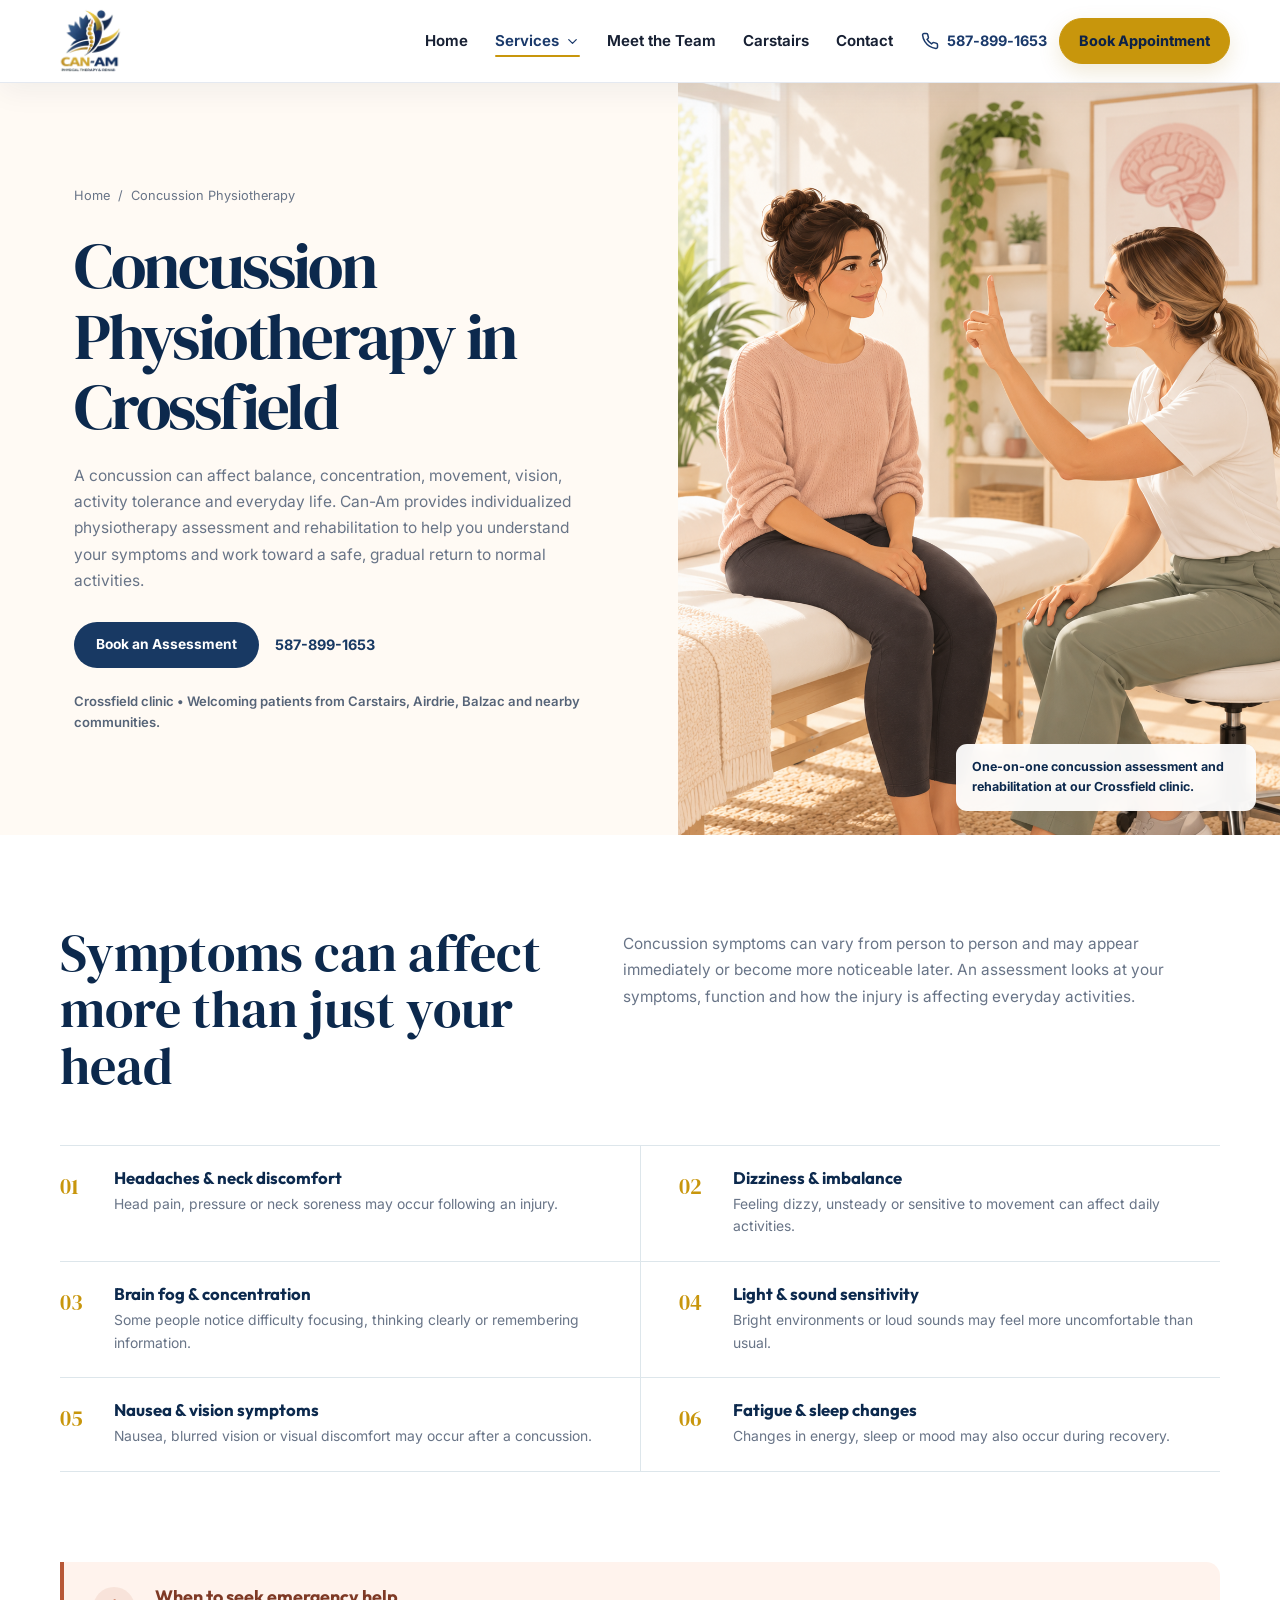
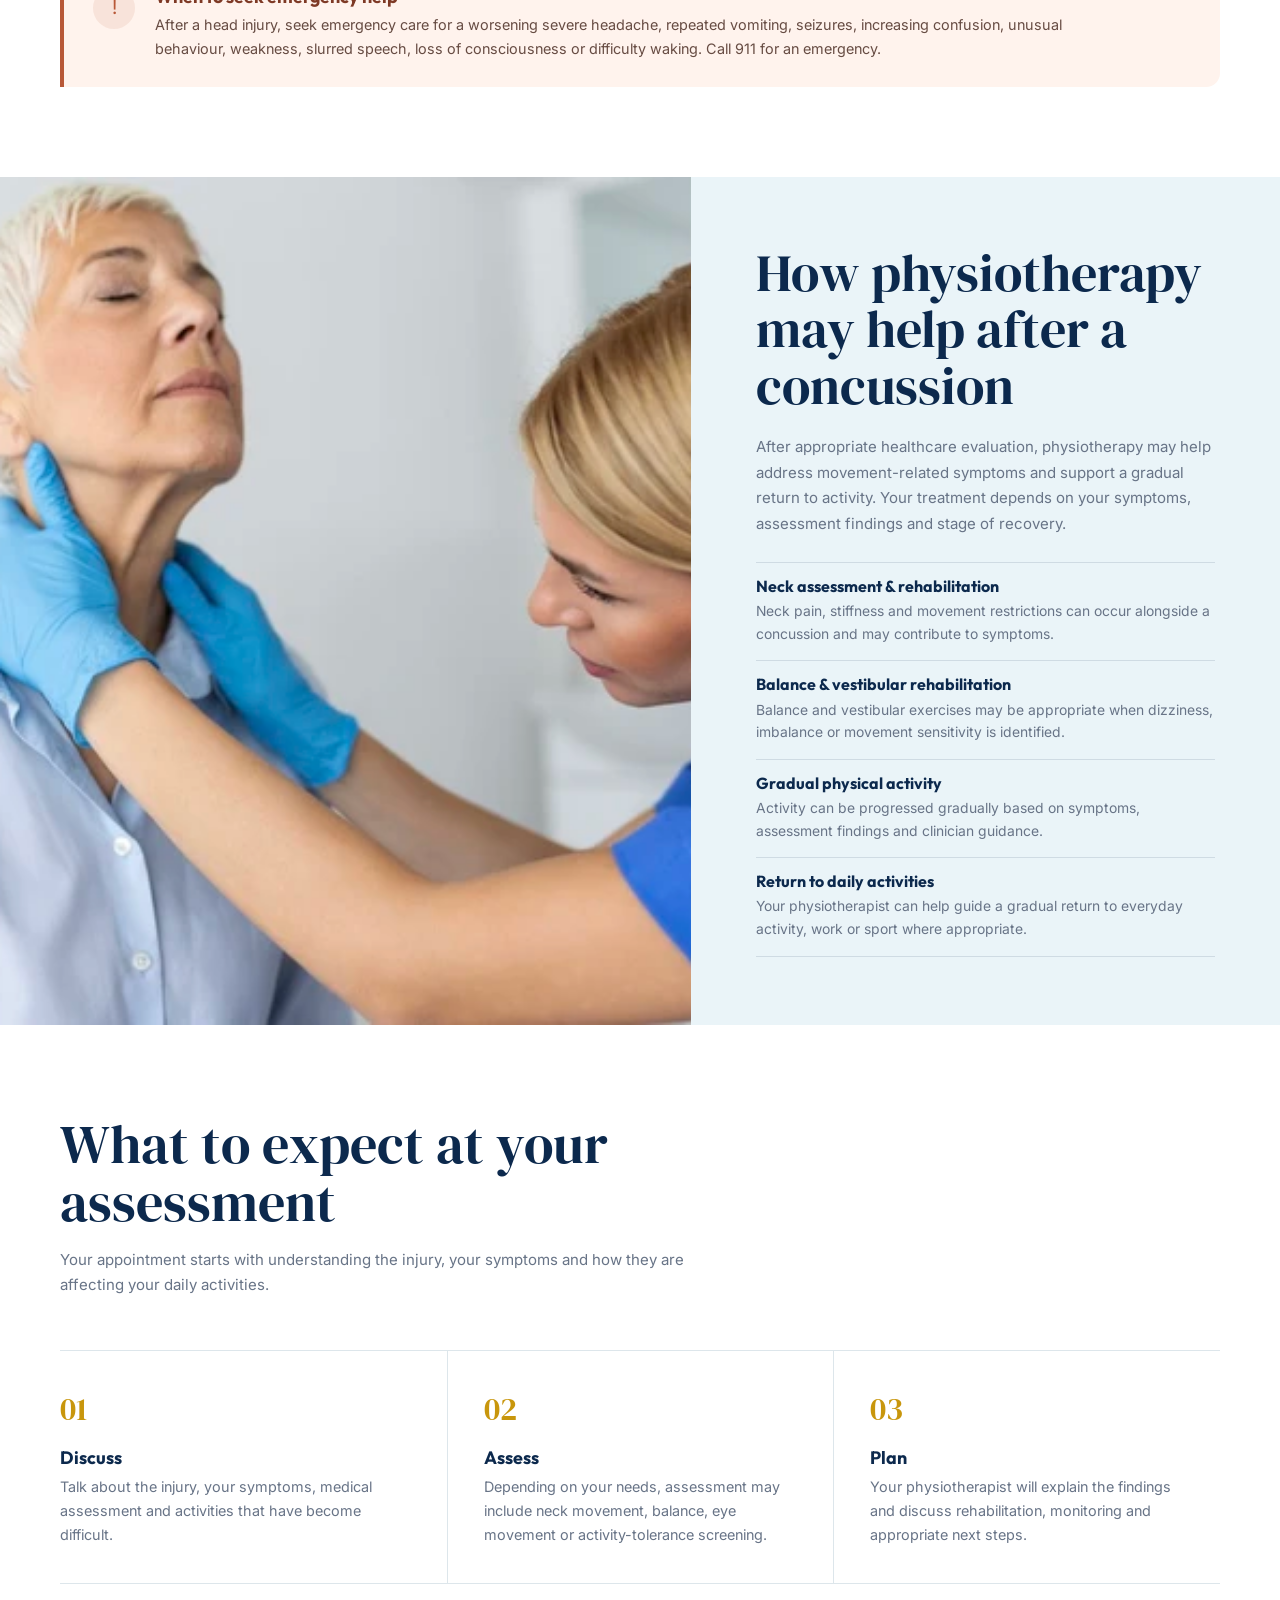
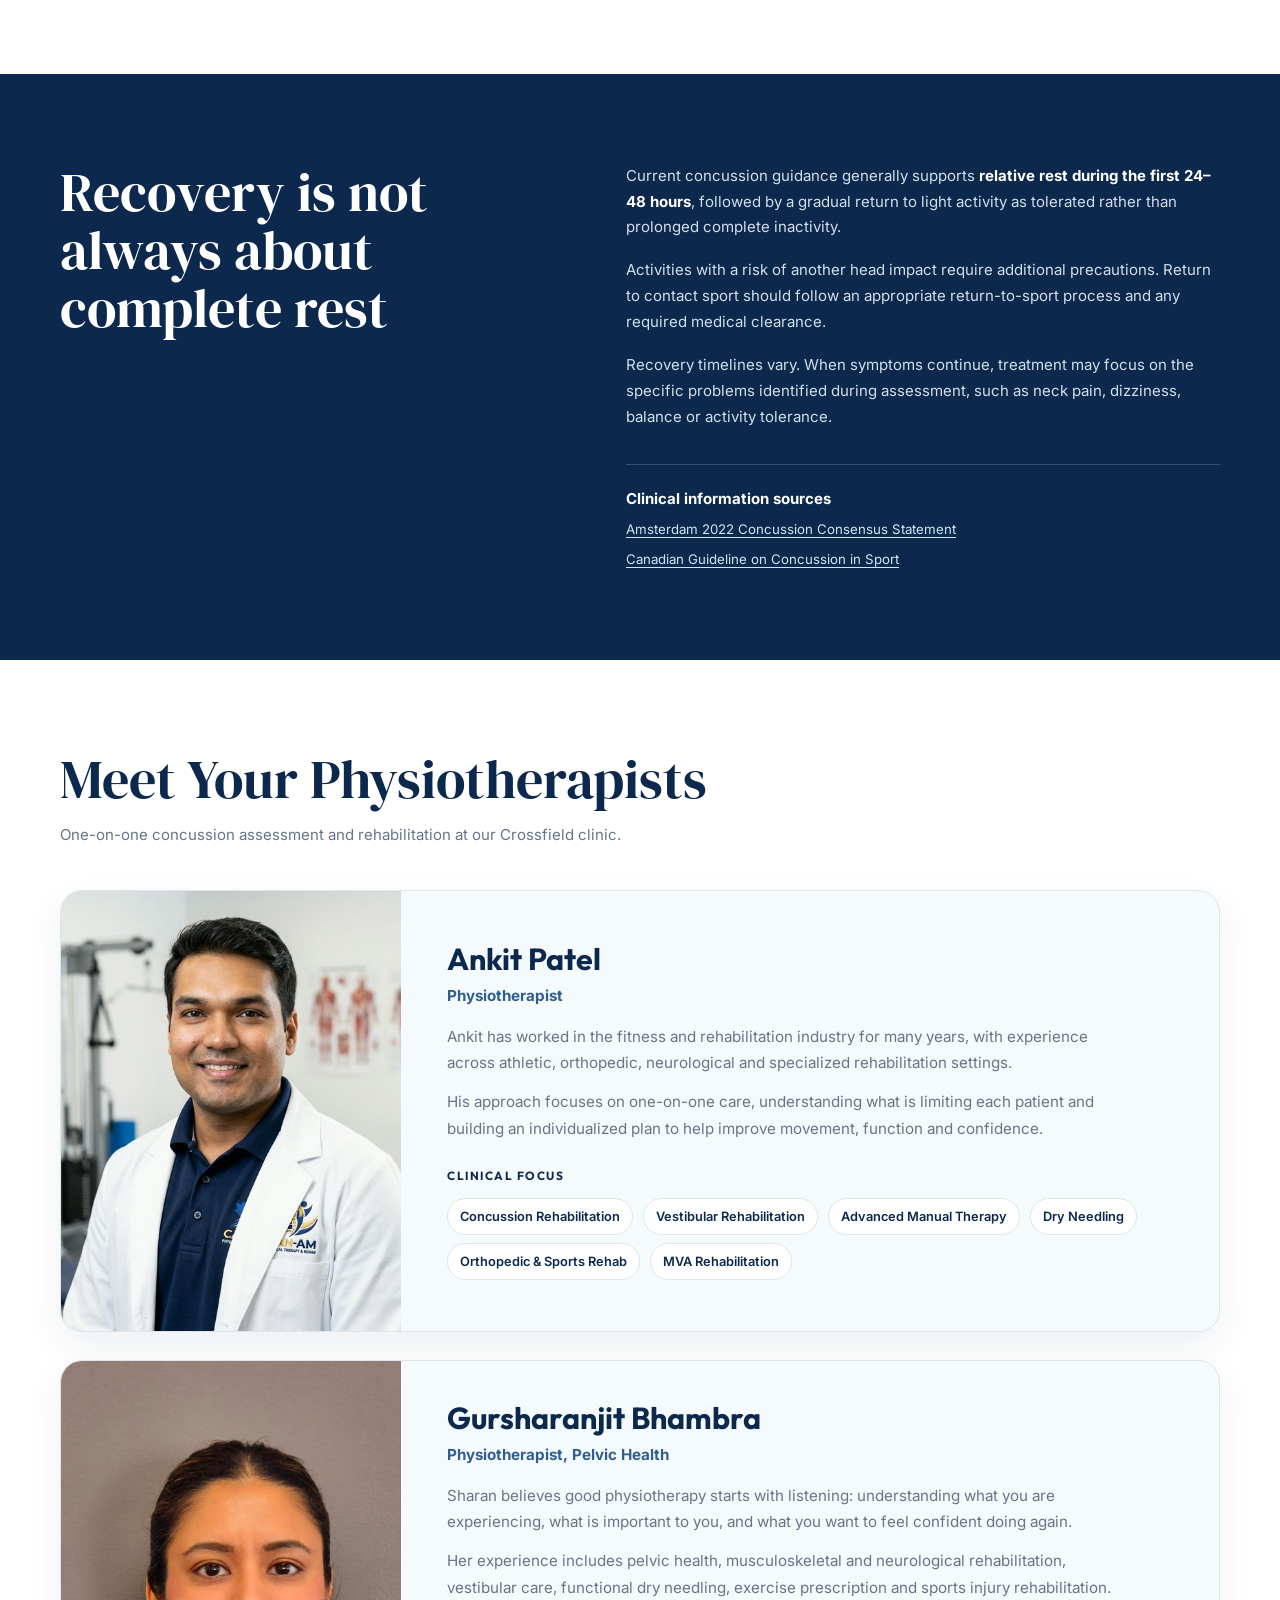
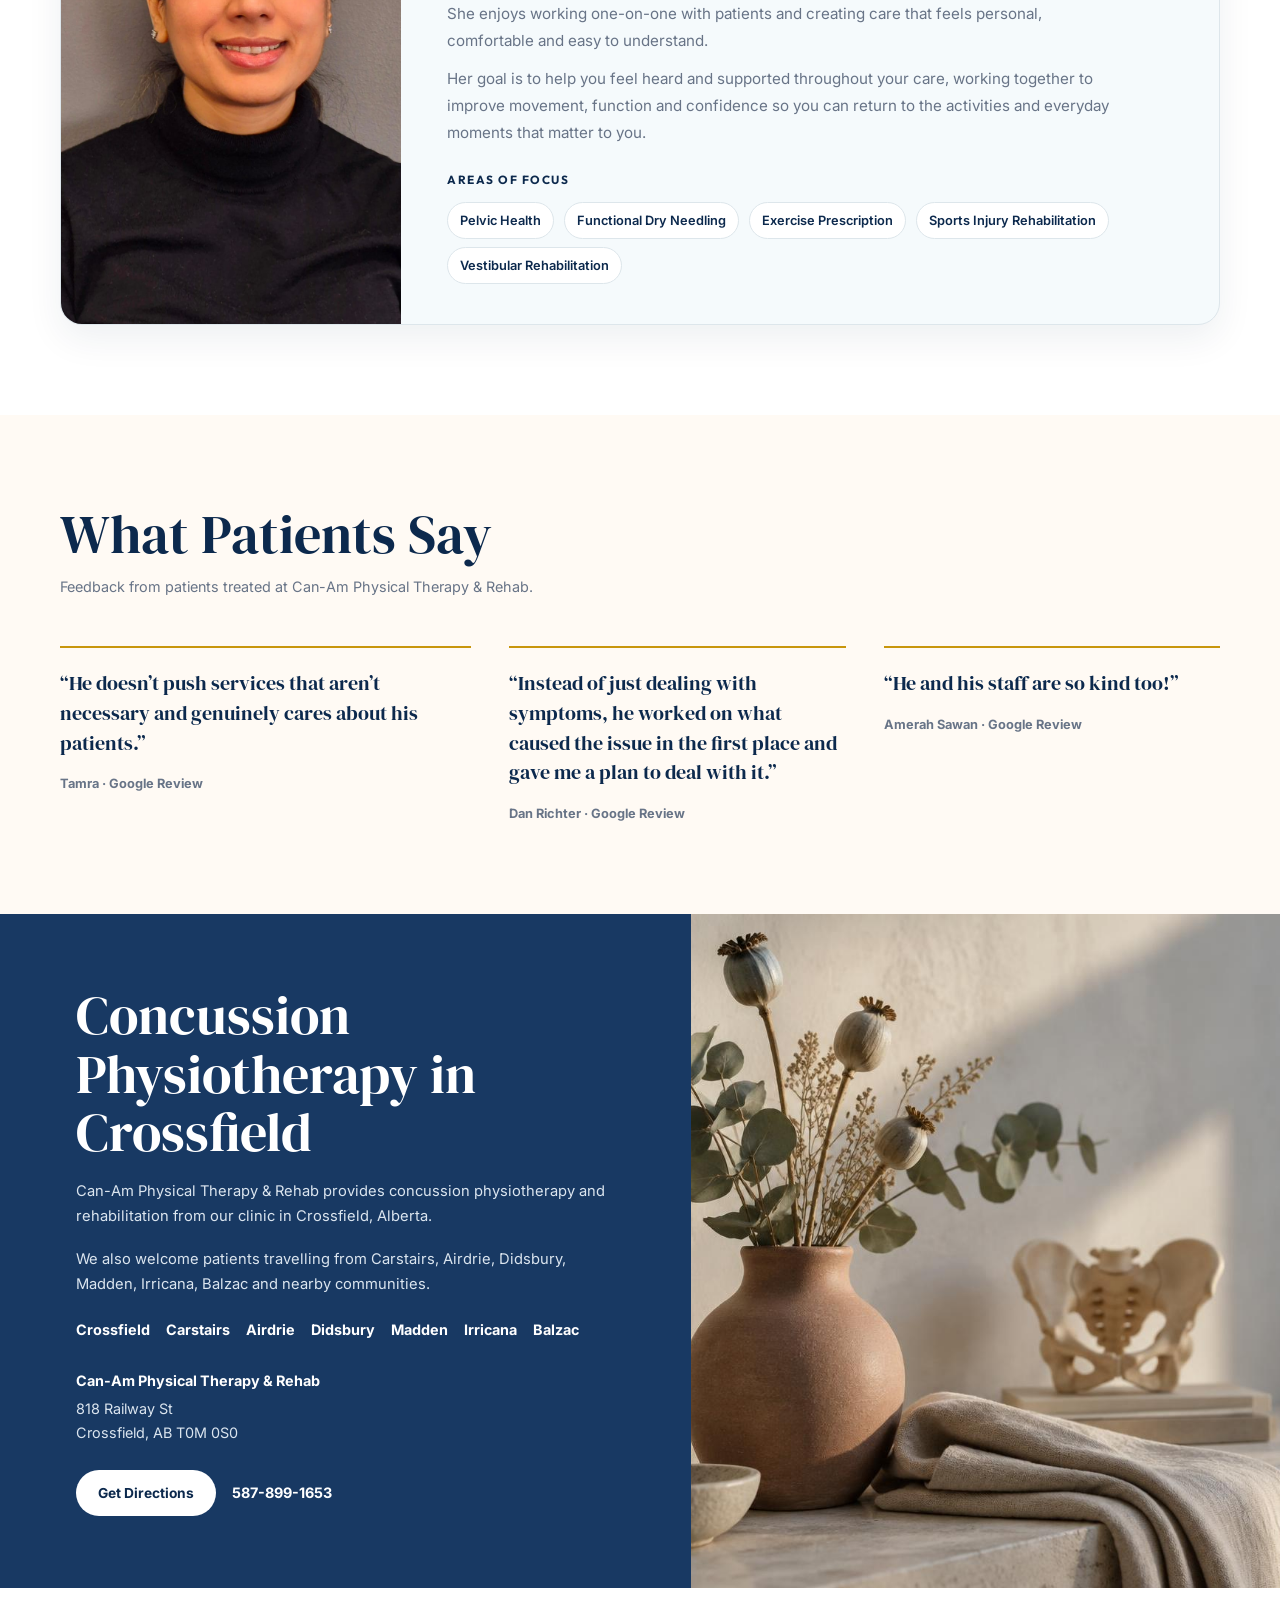
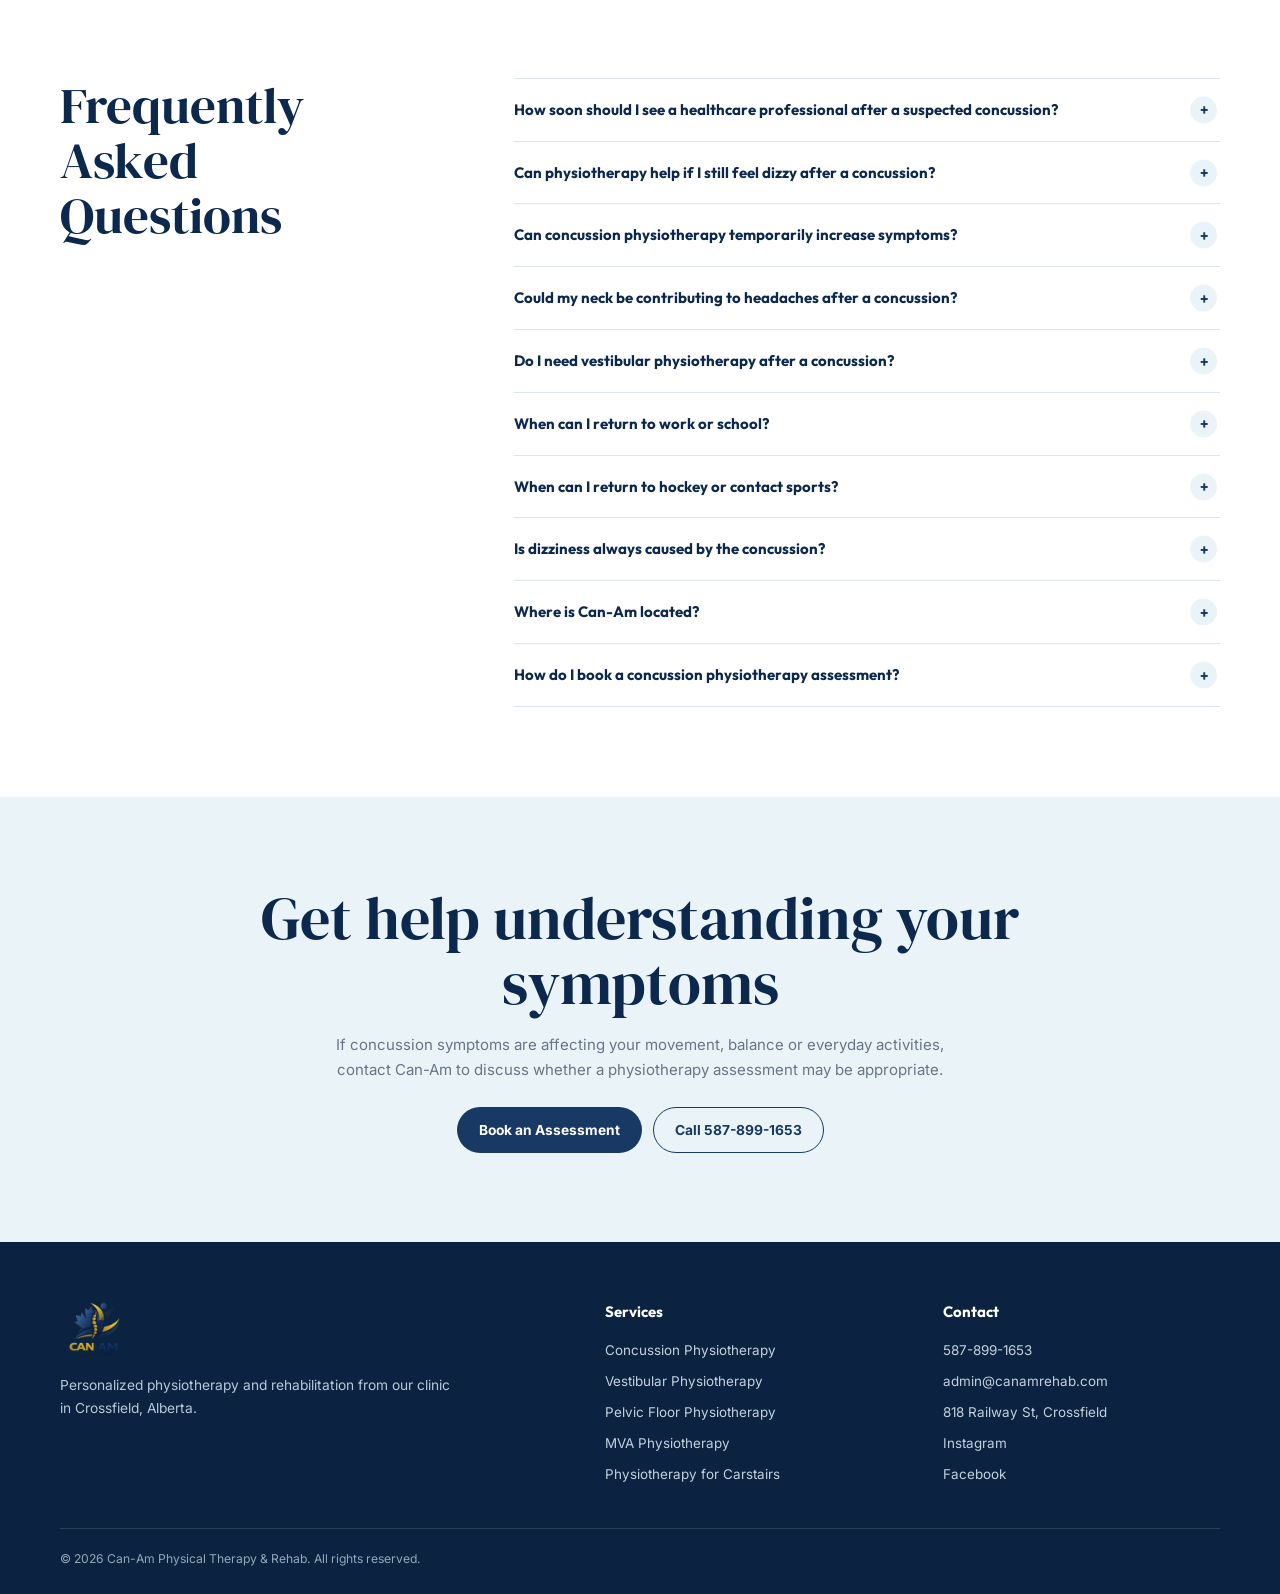
==== concussion-physiotherapy.html @ 6462cb9a "vestibular and concussion" ====
<!DOCTYPE html>
<html lang="en-CA">

<head>

    <meta charset="UTF-8">

    <meta
        name="viewport"
        content="width=device-width, initial-scale=1.0"
    >

    <title>Concussion Physiotherapy in Crossfield | Can-Am Physical Therapy</title>

    <meta
        name="description"
        content="Concussion physiotherapy in Crossfield for dizziness, headaches, balance concerns, neck pain and gradual return to activity."
    >

    <meta
        name="robots"
        content="index, follow, max-image-preview:large"
    >

    <link
        rel="canonical"
        href="https://www.canamrehab.com/concussion-physiotherapy.html"
    >

    <link
        rel="preload"
        as="image"
        href="assets/images/concussion-hero.png"
    >


    <!-- Open Graph -->

    <meta
        property="og:type"
        content="website"
    >

    <meta
        property="og:locale"
        content="en_CA"
    >

    <meta
        property="og:site_name"
        content="Can-Am Physical Therapy & Rehab"
    >

    <meta
        property="og:title"
        content="Concussion Physiotherapy in Crossfield | Can-Am Physical Therapy"
    >

    <meta
        property="og:description"
        content="Concussion assessment and rehabilitation in Crossfield for dizziness, headaches, balance and return to activity."
    >

    <meta
        property="og:url"
        content="https://www.canamrehab.com/concussion-physiotherapy.html"
    >

    <meta
        property="og:image"
        content="https://www.canamrehab.com/assets/images/concussion-hero.png"
    >

    <meta
        name="twitter:card"
        content="summary_large_image"
    >



    <!-- =====================================================
         GOOGLE ANALYTICS
    ====================================================== -->

    <script
        async
        src="https://www.googletagmanager.com/gtag/js?id=G-MNQC6XSFZ4">
    </script>

    <script>
        window.dataLayer = window.dataLayer || [];

        function gtag() {
            dataLayer.push(arguments);
        }

        gtag("js", new Date());
        gtag("config", "G-MNQC6XSFZ4");
    </script>



    <!-- =====================================================
         FONTS
    ====================================================== -->

    <link
        rel="preconnect"
        href="https://fonts.googleapis.com"
    >

    <link
        rel="preconnect"
        href="https://fonts.gstatic.com"
        crossorigin
    >

    <link
        href="https://fonts.googleapis.com/css2?family=DM+Serif+Display&family=Inter:wght@400;500;600;700&family=Outfit:wght@500;600;700&display=swap"
        rel="stylesheet"
    >



    <!-- =====================================================
         STRUCTURED DATA
    ====================================================== -->

    <script type="application/ld+json">
    {
        "@context": "https://schema.org",
        "@graph": [
            {
                "@type": "MedicalClinic",
                "@id": "https://www.canamrehab.com/#clinic",
                "name": "Can-Am Physical Therapy & Rehab",
                "url": "https://www.canamrehab.com/",
                "telephone": "+1-587-899-1653",
                "email": "admin@canamrehab.com",

                "address": {
                    "@type": "PostalAddress",
                    "streetAddress": "818 Railway St",
                    "addressLocality": "Crossfield",
                    "addressRegion": "AB",
                    "postalCode": "T0M 0S0",
                    "addressCountry": "CA"
                },

                "areaServed": [
                    "Crossfield, Alberta",
                    "Carstairs, Alberta",
                    "Airdrie, Alberta",
                    "Didsbury, Alberta",
                    "Madden, Alberta",
                    "Irricana, Alberta",
                    "Balzac, Alberta"
                ]
            },

            {
                "@type": "Service",
                "@id": "https://www.canamrehab.com/concussion-physiotherapy.html#service",
                "name": "Concussion Physiotherapy in Crossfield",
                "serviceType": "Concussion physiotherapy and rehabilitation",

                "provider": {
                    "@id": "https://www.canamrehab.com/#clinic"
                },

                "areaServed": {
                    "@type": "Place",
                    "name": "Crossfield, Alberta"
                },

                "url": "https://www.canamrehab.com/concussion-physiotherapy.html"
            },

            {
                "@type": "Person",
                "@id": "https://www.canamrehab.com/#ankit-patel",
                "name": "Ankit Patel",
                "jobTitle": "Physiotherapist",

                "worksFor": {
                    "@id": "https://www.canamrehab.com/#clinic"
                }
            },

            {
                "@type": "Person",
                "@id": "https://www.canamrehab.com/#sharan-bhambra",
                "name": "Gursharanjit Bhambra",
                "alternateName": "Sharan",
                "jobTitle": "Physiotherapist, Pelvic Health",

                "worksFor": {
                    "@id": "https://www.canamrehab.com/#clinic"
                }
            },

            {
                "@type": "WebPage",
                "@id": "https://www.canamrehab.com/concussion-physiotherapy.html#webpage",
                "url": "https://www.canamrehab.com/concussion-physiotherapy.html",
                "name": "Concussion Physiotherapy in Crossfield",

                "about": {
                    "@type": "MedicalCondition",
                    "name": "Concussion"
                },

                "publisher": {
                    "@id": "https://www.canamrehab.com/#clinic"
                }
            },

            {
                "@type": "BreadcrumbList",

                "itemListElement": [
                    {
                        "@type": "ListItem",
                        "position": 1,
                        "name": "Home",
                        "item": "https://www.canamrehab.com/"
                    },

                    {
                        "@type": "ListItem",
                        "position": 2,
                        "name": "Concussion Physiotherapy",
                        "item": "https://www.canamrehab.com/concussion-physiotherapy.html"
                    }
                ]
            },

            {
                "@type": "FAQPage",

                "mainEntity": [

                    {
                        "@type": "Question",
                        "name": "How soon should I see a healthcare professional after a suspected concussion?",

                        "acceptedAnswer": {
                            "@type": "Answer",
                            "text": "Stop the activity and arrange a prompt healthcare assessment. Seek emergency care immediately for warning signs such as repeated vomiting, worsening headache, confusion, seizures, weakness, loss of consciousness or difficulty waking."
                        }
                    },

                    {
                        "@type": "Question",
                        "name": "Can physiotherapy help if I still feel dizzy after a concussion?",

                        "acceptedAnswer": {
                            "@type": "Answer",
                            "text": "Persistent dizziness can have several causes. An assessment can help determine whether vestibular rehabilitation, neck treatment or another approach may be appropriate."
                        }
                    },

                    {
                        "@type": "Question",
                        "name": "Can concussion physiotherapy temporarily increase symptoms?",

                        "acceptedAnswer": {
                            "@type": "Answer",
                            "text": "Some assessment tasks or exercises may briefly increase symptoms. Your physiotherapist can monitor your response and adjust the intensity. Significant or persistent worsening should be discussed with your healthcare provider."
                        }
                    },

                    {
                        "@type": "Question",
                        "name": "Could my neck be contributing to headaches after a concussion?",

                        "acceptedAnswer": {
                            "@type": "Answer",
                            "text": "Yes. Neck injuries can occur alongside a concussion and may contribute to headaches, pain or dizziness. An assessment can help determine whether neck rehabilitation may be appropriate."
                        }
                    },

                    {
                        "@type": "Question",
                        "name": "Do I need vestibular physiotherapy after a concussion?",

                        "acceptedAnswer": {
                            "@type": "Answer",
                            "text": "Not everyone does. Vestibular rehabilitation may be considered when assessment identifies dizziness, balance concerns, gaze-stability problems or motion sensitivity."
                        }
                    },

                    {
                        "@type": "Question",
                        "name": "When can I return to work or school?",

                        "acceptedAnswer": {
                            "@type": "Answer",
                            "text": "Return to work or school depends on your symptoms, responsibilities and individual recovery. Some people can gradually resume activities with temporary modifications or accommodations."
                        }
                    },

                    {
                        "@type": "Question",
                        "name": "When can I return to hockey or contact sports?",

                        "acceptedAnswer": {
                            "@type": "Answer",
                            "text": "Do not return to activities with a risk of another head impact until you have followed an appropriate return-to-sport process and received any required medical clearance."
                        }
                    },

                    {
                        "@type": "Question",
                        "name": "Is dizziness always caused by the concussion?",

                        "acceptedAnswer": {
                            "@type": "Answer",
                            "text": "Not necessarily. Dizziness can have several causes, which is why an assessment is important. Depending on the findings, vestibular, neck or other rehabilitation approaches may be considered."
                        }
                    },

                    {
                        "@type": "Question",
                        "name": "Where is Can-Am located?",

                        "acceptedAnswer": {
                            "@type": "Answer",
                            "text": "Can-Am Physical Therapy & Rehab is located at 818 Railway Street in Crossfield, Alberta. We welcome patients from Crossfield, Carstairs, Airdrie, Didsbury, Madden, Irricana, Balzac and nearby communities."
                        }
                    },

                    {
                        "@type": "Question",
                        "name": "How do I book a concussion physiotherapy assessment?",

                        "acceptedAnswer": {
                            "@type": "Answer",
                            "text": "You can book through Can-Am's JaneApp booking system or call the clinic at 587-899-1653."
                        }
                    }

                ]
            }
        ]
    }
    </script>



    <style>

        /* =====================================================
           VARIABLES + RESET
        ===================================================== */

        :root {
            --navy: #183963;
            --navy-dark: #0c294d;
            --blue: #315e91;

            --sky: #eaf4f8;
            --sky-light: #f5fafc;

            --cream: #fffaf4;

            --gold: #c8960c;

            --text: #27354b;
            --muted: #687487;

            --white: #ffffff;
            --line: #dde6eb;

            --warning: #b85837;
            --warning-bg: #fff3ed;
        }


        * {
            box-sizing: border-box;
        }


        html {
            scroll-behavior: smooth;
            scroll-padding-top: 100px;
        }


        body {
            margin: 0;
            overflow-x: hidden;

            background: var(--white);
            color: var(--text);

            font-family: "Inter", sans-serif;
            font-size: 15px;
            line-height: 1.65;

            -webkit-font-smoothing: antialiased;
        }


        img {
            display: block;
            width: 100%;
        }


        a {
            color: inherit;
            text-decoration: none;
        }


        h1,
        h2,
        h3 {
            margin: 0;
            color: var(--navy-dark);
            line-height: 1.08;
        }


        h1,
        h2 {
            font-family: "DM Serif Display", serif;
            font-weight: 400;
        }


        h3 {
            font-family: "Outfit", sans-serif;
        }


        p {
            margin: 0;
        }


        .container {
            width: min(1160px, calc(100% - 48px));
            margin: 0 auto;
        }



        /* =====================================================
           BUTTONS
        ===================================================== */

        .button {
            display: inline-flex;
            align-items: center;
            justify-content: center;

            min-height: 46px;

            padding: 11px 21px;

            border: 1px solid transparent;
            border-radius: 999px;

            font-size: .86rem;
            font-weight: 700;
            line-height: 1.2;

            text-align: center;

            transition:
                transform .2s ease,
                background .2s ease,
                border-color .2s ease;
        }


        .button:hover {
            transform: translateY(-2px);
        }


        .button-primary {
            background: var(--navy);
            color: var(--white);
        }


        .button-primary:hover {
            background: var(--navy-dark);
        }


        .button-outline {
            border-color: var(--navy);
            background: transparent;
            color: var(--navy);
        }


        .button-light {
            background: var(--white);
            color: var(--navy-dark);
        }



        /* =====================================================
           BREADCRUMBS
        ===================================================== */

        .breadcrumbs {
            margin-bottom: 24px;

            color: var(--muted);

            font-size: .8rem;
        }


        .breadcrumbs ol {
            display: flex;
            flex-wrap: wrap;

            gap: 8px;

            margin: 0;
            padding: 0;

            list-style: none;
        }


        .breadcrumbs a:hover {
            color: var(--navy);
        }



        /* =====================================================
           HERO
        ===================================================== */

        .hero {
            display: grid;

            grid-template-columns:
                1.06fr .94fr;

            min-height: 610px;

            background: var(--cream);
        }


        .hero-copy {
            display: flex;
            align-items: center;

            padding:
                70px
                clamp(38px, 5.8vw, 106px);
        }


        .hero-copy-inner {
            width: 100%;
            max-width: 680px;
        }


        .hero h1 {
            max-width: 680px;

            font-size:
                clamp(
                    3.15rem,
                    5.1vw,
                    5.6rem
                );

            letter-spacing: -.04em;
        }


        .hero-intro {
            max-width: 630px;

            margin-top: 21px;

            color: var(--muted);

            font-size: .97rem;
            line-height: 1.7;
        }


        .hero-actions {
            display: flex;
            flex-wrap: wrap;
            align-items: center;

            gap: 16px;

            margin-top: 27px;
        }


        .hero-phone {
            display: inline-flex;
            align-items: center;

            min-height: 46px;

            color: var(--navy);

            font-size: .9rem;
            font-weight: 700;
        }


        .hero-areas {
            margin-top: 23px;

            color: #566478;

            font-size: .82rem;
            font-weight: 600;
            line-height: 1.6;
        }


        .hero-image {
            position: relative;

            min-height: 610px;

            overflow: hidden;

            background: var(--sky);
        }


        .hero-image img {
            width: 100%;
            height: 100%;

            object-fit: cover;
            object-position: center center;
        }


        .hero-image-note {
            position: absolute;
            right: 24px;
            bottom: 24px;

            max-width: 300px;

            padding: 13px 16px;

            border-radius: 11px;

            background:
                rgba(255, 255, 255, .94);

            color: var(--navy-dark);

            font-size: .78rem;
            font-weight: 700;

            backdrop-filter: blur(10px);
        }



        /* =====================================================
           SYMPTOMS
        ===================================================== */

        .symptoms-section {
            padding: 90px 0;

            background: var(--white);
        }


        .symptoms-top {
            display: grid;

            grid-template-columns:
                .9fr 1.1fr;

            gap: 75px;

            align-items: start;
        }


        .symptoms-top h2 {
            max-width: 540px;

            font-size:
                clamp(
                    2.4rem,
                    4.1vw,
                    4.2rem
                );
        }


        .symptoms-top p {
            max-width: 630px;

            padding-top: 6px;

            color: var(--muted);

            font-size: .96rem;
            line-height: 1.72;
        }


        .symptoms-list {
            display: grid;

            grid-template-columns:
                1fr 1fr;

            margin-top: 50px;

            border-top:
                1px solid
                var(--line);
        }


        .symptom {
            display: grid;

            grid-template-columns:
                40px 1fr;

            gap: 14px;

            padding:
                23px 26px
                23px 0;

            border-bottom:
                1px solid
                var(--line);
        }


        .symptom:nth-child(even) {
            padding-left: 38px;

            border-left:
                1px solid
                var(--line);
        }


        .symptom-number {
            color: var(--gold);

            font-family:
                "DM Serif Display",
                serif;

            font-size: 1.35rem;
        }


        .symptom h3 {
            margin-bottom: 6px;

            font-size: 1.05rem;
        }


        .symptom p {
            color: var(--muted);

            font-size: .87rem;
            line-height: 1.62;
        }



        /* =====================================================
           WARNING
        ===================================================== */

        .warning-section {
            padding:
                0 0 90px;

            background: white;
        }


        .warning-box {
            display: grid;

            grid-template-columns:
                auto 1fr;

            gap: 20px;

            padding: 25px 29px;

            border-left:
                4px solid
                var(--warning);

            border-radius:
                0 14px
                14px 0;

            background:
                var(--warning-bg);
        }


        .warning-icon {
            width: 42px;
            height: 42px;

            display: grid;

            place-items: center;

            border-radius: 50%;

            background:
                rgba(184, 88, 55, .1);

            color: var(--warning);

            font-size: 1.25rem;
        }


        .warning-box h3 {
            margin-bottom: 7px;

            color: #7e3925;

            font-size: 1.12rem;
        }


        .warning-box p {
            max-width: 930px;

            color: #674c43;

            font-size: .9rem;
            line-height: 1.68;
        }



        /* =====================================================
           TREATMENT
        ===================================================== */

        .treatment-section {
            display: grid;

            grid-template-columns:
                1.08fr .92fr;

            min-height: 578px;

            background: var(--sky);
        }


        .treatment-image {
            min-height: 578px;

            overflow: hidden;
        }


        .treatment-image img {
            width: 100%;
            height: 100%;

            object-fit: cover;
        }


        .treatment-copy {
            display: flex;

            align-items: center;

            padding:
                68px
                clamp(38px, 5.1vw, 81px);
        }


        .treatment-inner {
            max-width: 650px;
        }


        .treatment-copy h2 {
            font-size:
                clamp(
                    2.4rem,
                    4.1vw,
                    4.2rem
                );
        }


        .treatment-intro {
            margin-top: 19px;

            color: var(--muted);

            font-size: .94rem;
            line-height: 1.72;
        }


        .treatment-list {
            margin-top: 25px;

            border-top:
                1px solid
                rgba(12, 41, 77, .12);
        }


        .treatment-item {
            padding: 15px 0;

            border-bottom:
                1px solid
                rgba(12, 41, 77, .12);
        }


        .treatment-item h3 {
            margin-bottom: 5px;

            font-size: 1rem;
        }


        .treatment-item p {
            color: var(--muted);

            font-size: .87rem;
            line-height: 1.62;
        }



        /* =====================================================
           VISIT
        ===================================================== */

        .visit-section {
            padding: 90px 0;

            background: white;
        }


        .visit-heading {
            max-width: 800px;
        }


        .visit-heading h2 {
            font-size:
                clamp(
                    2.4rem,
                    4.2vw,
                    4.25rem
                );
        }


        .visit-heading p {
            max-width: 650px;

            margin-top: 16px;

            color: var(--muted);

            font-size: .94rem;
            line-height: 1.7;
        }


        .visit-steps {
            display: grid;

            grid-template-columns:
                repeat(3, 1fr);

            margin-top: 52px;

            border-top:
                1px solid
                var(--line);

            border-bottom:
                1px solid
                var(--line);
        }


        .visit-step {
            padding:
                32px 36px
                36px 0;
        }


        .visit-step + .visit-step {
            padding-left: 36px;

            border-left:
                1px solid
                var(--line);
        }


        .visit-number {
            display: block;

            margin-bottom: 12px;

            color: var(--gold);

            font-family:
                "DM Serif Display",
                serif;

            font-size: 2rem;
        }


        .visit-step h3 {
            margin-bottom: 8px;

            font-size: 1.12rem;
        }


        .visit-step p {
            color: var(--muted);

            font-size: .9rem;
            line-height: 1.66;
        }



        /* =====================================================
           RECOVERY
        ===================================================== */

        .recovery-section {
            padding: 89px 0;

            background: var(--navy-dark);
        }


        .recovery-layout {
            display: grid;

            grid-template-columns:
                .9fr 1.1fr;

            gap: 80px;

            align-items: start;
        }


        .recovery-layout h2 {
            color: white;

            font-size:
                clamp(
                    2.4rem,
                    4.2vw,
                    4.25rem
                );
        }


        .recovery-content p {
            color: #d2dfeb;

            font-size: .94rem;
            line-height: 1.72;
        }


        .recovery-content p + p {
            margin-top: 17px;
        }


        .recovery-content strong {
            color: white;
        }



        /* =====================================================
           CLINICAL SOURCES
        ===================================================== */

        .clinical-note {
            margin-top: 34px;

            padding-top: 22px;

            border-top:
                1px solid
                rgba(255, 255, 255, .18);
        }


        .clinical-note strong {
            display: block;

            margin-bottom: 8px;

            color: white;
        }


        .clinical-links {
            display: flex;
            flex-wrap: wrap;

            gap: 8px 18px;
        }


        .clinical-links a {
            color: #cfe7f5;

            font-size: .83rem;
            text-decoration: underline;
            text-underline-offset: 3px;
        }



        /* =====================================================
           TEAM (Ankit + Sharan)
           Photo left, full details right, one physio per row
        ===================================================== */

        .team-section {
            padding: 90px 0;

            background: white;
        }


        .team-section .team-heading {
            max-width: 680px;

            margin-bottom: 42px;
        }


        .team-section .team-heading h2 {
            font-size:
                clamp(
                    2.4rem,
                    4.2vw,
                    4.25rem
                );
        }


        .team-section .team-heading p {
            margin-top: 14px;

            color: var(--muted);

            font-size: .94rem;
            line-height: 1.7;
        }


        .team-section .team-list {
            display: grid;

            gap: 28px;
        }


        .team-section .team-card {
            display: grid;

            grid-template-columns:
                340px minmax(0, 1fr);

            overflow: hidden;

            border: 1px solid var(--line);
            border-radius: 22px;

            background: var(--sky-light);

            box-shadow:
                0 14px 36px
                rgba(12, 41, 77, .07);
        }


        .team-section .team-photo {
            min-height: 440px;

            overflow: hidden;

            background: var(--sky);
        }


        .team-section .team-photo img {
            width: 100%;
            height: 100%;

            object-fit: cover;
            object-position: center 20%;
        }


        .team-section .team-body {
            display: flex;
            flex-direction: column;
            justify-content: center;

            padding: 40px 46px;
        }


        .team-section .team-card h3 {
            font-size: 1.9rem;
            line-height: 1.15;
        }


        .team-section .team-role {
            margin-top: 6px;

            color: var(--blue);

            font-size: .95rem;
            font-weight: 700;
        }


        .team-section .team-bio {
            max-width: 680px;

            margin-top: 16px;

            color: var(--muted);

            font-size: .95rem;
            line-height: 1.75;
        }


        .team-section .team-bio + .team-bio {
            margin-top: 12px;
        }


        .team-section .expertise-title {
            margin-top: 24px;

            color: var(--navy-dark);

            font-family:
                "Outfit",
                sans-serif;

            font-size: .74rem;
            font-weight: 700;

            letter-spacing: .13em;
            text-transform: uppercase;
        }


        .team-section .expertise-list {
            display: flex;
            flex-wrap: wrap;

            gap: 8px 10px;

            margin-top: 12px;
        }


        .team-section .expertise-list span {
            display: inline-flex;
            align-items: center;

            padding: 7px 12px;

            border:
                1px solid
                var(--line);

            border-radius: 999px;

            background: white;

            color: var(--navy-dark);

            font-size: .8rem;
            font-weight: 600;
        }



        /* =====================================================
           REVIEWS
        ===================================================== */

        .reviews-section {
            padding: 90px 0;

            background: var(--cream);
        }


        .reviews-heading {
            max-width: 680px;
        }


        .reviews-heading h2 {
            font-size:
                clamp(
                    2.4rem,
                    4.2vw,
                    4.25rem
                );
        }


        .reviews-heading p {
            margin-top: 12px;

            color: var(--muted);

            font-size: .9rem;
        }


        .reviews-grid {
            display: grid;

            grid-template-columns:
                1.1fr .9fr .9fr;

            gap: 38px;

            margin-top: 47px;
        }


        .review {
            margin: 0;

            padding-top: 21px;

            border-top:
                2px solid
                var(--gold);
        }


        .review p {
            color: var(--navy-dark);

            font-family:
                "DM Serif Display",
                serif;

            font-size:
                clamp(
                    1.1rem,
                    1.6vw,
                    1.5rem
                );

            line-height: 1.46;
        }


        .review footer {
            margin-top: 15px;

            color: var(--muted);

            font-size: .8rem;
            font-weight: 700;
        }



        /* =====================================================
           LOCATION
        ===================================================== */

        .location-section {
            display: grid;

            grid-template-columns:
                1.08fr .92fr;

            min-height: 527px;

            background: var(--navy);
        }


        .location-copy {
            display: flex;
            align-items: center;

            padding:
                72px
                clamp(38px, 5.9vw, 98px);
        }


        .location-inner {
            max-width: 680px;
        }


        .location-copy h2 {
            color: white;

            font-size:
                clamp(
                    2.4rem,
                    4.2vw,
                    4.25rem
                );
        }


        .location-copy p {
            max-width: 620px;

            margin-top: 18px;

            color: #dbe5ef;

            font-size: .92rem;
            line-height: 1.7;
        }


        .communities {
            display: flex;
            flex-wrap: wrap;

            gap: 7px 16px;

            margin-top: 21px;

            color: white;

            font-size: .9rem;
            font-weight: 700;
        }


        .address {
            margin-top: 28px;

            color: white;

            font-size: .9rem;
        }


        .address strong {
            display: block;
        }


        .address span {
            display: block;

            margin-top: 4px;

            color: #dbe5ef;
        }


        .location-actions {
            display: flex;
            flex-wrap: wrap;

            align-items: center;

            gap: 16px;

            margin-top: 25px;
        }


        .location-phone {
            display: inline-flex;
            align-items: center;

            color: white;

            font-size: .9rem;
            font-weight: 700;
        }


        .location-image {
            min-height: 527px;

            overflow: hidden;
        }


        .location-image img {
            width: 100%;
            height: 100%;

            object-fit: cover;
        }



        /* =====================================================
           FAQ
        ===================================================== */

        .faq-section {
            padding: 90px 0;

            background: white;
        }


        .faq-layout {
            display: grid;

            grid-template-columns:
                .68fr 1.32fr;

            gap: 90px;
        }


        .faq-heading h2 {
            position: sticky;
            top: 110px;

            font-size:
                clamp(
                    2.4rem,
                    4vw,
                    4rem
                );
        }


        .faq-list {
            border-top:
                1px solid
                var(--line);
        }


        details {
            border-bottom:
                1px solid
                var(--line);
        }


        summary {
            position: relative;

            padding:
                20px 45px
                20px 0;

            cursor: pointer;

            color: var(--navy-dark);

            font-family:
                "Outfit",
                sans-serif;

            font-size: .94rem;
            font-weight: 700;
            line-height: 1.45;

            list-style: none;
        }


        summary::-webkit-details-marker {
            display: none;
        }


        .faq-list summary::after {
            position: absolute;
            top: 50%;
            right: 3px;

            width: 27px;
            height: 27px;

            display: grid;

            place-items: center;

            content: "+";

            border-radius: 50%;

            background: var(--sky);
            color: var(--navy);

            transform:
                translateY(-50%);
        }


        .faq-list details[open]
        summary::after {
            content: "−";
        }


        details p {
            max-width: 740px;

            padding:
                0 45px
                23px 0;

            color: var(--muted);

            font-size: .9rem;
            line-height: 1.7;
        }



        /* =====================================================
           FINAL CTA
        ===================================================== */

        .final-cta {
            padding: 89px 24px;

            background: var(--sky);

            text-align: center;
        }


        .final-inner {
            max-width: 800px;

            margin: 0 auto;
        }


        .final-cta h2 {
            font-size:
                clamp(
                    2.55rem,
                    4.7vw,
                    4.65rem
                );
        }


        .final-cta p {
            max-width: 620px;

            margin:
                16px auto 0;

            color: var(--muted);

            font-size: .94rem;
            line-height: 1.7;
        }


        .final-actions {
            display: flex;
            flex-wrap: wrap;

            justify-content: center;

            gap: 11px;

            margin-top: 24px;
        }



        /* =====================================================
           STATIC FOOTER
        ===================================================== */

        .site-footer {
            padding:
                58px 0 25px;

            background: #0b2340;
            color: #d8e3ed;
        }


        .footer-grid {
            display: grid;

            grid-template-columns:
                1.4fr .8fr .8fr;

            gap: 60px;
        }


        .footer-brand img {
            width: auto;
            height: 58px;

            margin-bottom: 16px;
        }


        .footer-brand p {
            max-width: 400px;

            color: #b9c9d8;

            font-size: .86rem;
        }


        .footer-heading {
            margin-bottom: 14px;

            color: white;

            font-family:
                "Outfit",
                sans-serif;

            font-weight: 700;
        }


        .footer-links {
            display: grid;

            gap: 9px;
        }


        .footer-links a {
            color: #c3d1dd;

            font-size: .84rem;
        }


        .footer-links a:hover {
            color: white;
        }


        .copyright {
            margin-top: 42px;

            padding-top: 20px;

            border-top:
                1px solid
                rgba(255, 255, 255, .12);

            color: #92a8ba;

            font-size: .76rem;
        }



        /* =====================================================
           MOBILE CTA
        ===================================================== */

        .mobile-actions {
            position: fixed;

            right: 0;
            bottom: 0;
            left: 0;

            z-index: 90;

            display: none;

            grid-template-columns:
                .8fr 1.2fr;

            gap: 8px;

            padding:
                10px 12px
                calc(
                    10px +
                    env(safe-area-inset-bottom)
                );

            border-top:
                1px solid
                var(--line);

            background:
                rgba(255, 255, 255, .97);

            box-shadow:
                0 -8px 30px
                rgba(12, 41, 77, .08);
        }



        /* =====================================================
           TABLET
        ===================================================== */

        @media (max-width: 1000px) {


            .container {
                width:
                    min(
                        calc(100% - 40px),
                        1080px
                    );
            }


            .hero,
            .treatment-section,
            .location-section {
                grid-template-columns: 1fr;

                min-height: auto;
            }


            .hero-copy {
                padding:
                    65px 36px
                    55px;
            }


            .hero h1 {
                max-width: 700px;

                font-size:
                    clamp(
                        3rem,
                        7vw,
                        4.6rem
                    );
            }


            .hero-image {
                min-height: 0;

                aspect-ratio:
                    16 / 10;
            }


            .symptoms-top,
            .recovery-layout,
            .faq-layout {
                grid-template-columns: 1fr;
            }


            .symptoms-top,
            .recovery-layout {
                gap: 34px;
            }


            .treatment-image,
            .location-image {
                min-height: 425px;
            }


            .treatment-copy,
            .location-copy {
                padding:
                    60px 36px;
            }


            .reviews-grid {
                grid-template-columns:
                    1fr 1fr;
            }


            .review:first-child {
                grid-column:
                    1 / -1;
            }


            .faq-layout {
                gap: 38px;
            }


            .faq-heading h2 {
                position: static;
            }


            .footer-grid {
                grid-template-columns:
                    1fr 1fr;
            }


            .footer-brand {
                grid-column:
                    1 / -1;
            }

        }



        /* =====================================================
           TEAM: TABLET
        ===================================================== */

        @media (max-width: 900px) {

            .team-section .team-card {
                grid-template-columns:
                    260px minmax(0, 1fr);
            }


            .team-section .team-photo {
                min-height: 380px;
            }


            .team-section .team-body {
                padding: 32px;
            }


            .team-section .team-card h3 {
                font-size: 1.65rem;
            }

        }



        /* =====================================================
           MOBILE
        ===================================================== */

        @media (max-width: 700px) {

            body {
                padding-bottom: 76px;

                font-size: 16px;
            }


            .container {
                width: 100%;
                max-width: none;

                padding-left: 24px;
                padding-right: 24px;
            }



            /* HEADINGS */

            .hero h1 {
                font-size:
                    clamp(
                        2.65rem,
                        11.5vw,
                        3.7rem
                    );

                line-height: 1.02;

                letter-spacing: -.035em;
            }


            .symptoms-top h2,
            .treatment-copy h2,
            .visit-heading h2,
            .recovery-layout h2,
            .reviews-heading h2,
            .location-copy h2,
            .faq-heading h2 {
                font-size:
                    clamp(
                        2.2rem,
                        9.3vw,
                        3.1rem
                    );

                line-height: 1.06;
            }


            .final-cta h2 {
                font-size:
                    clamp(
                        2.4rem,
                        10vw,
                        3.4rem
                    );
            }



            /* HERO */

            .hero {
                display: block;
            }


            .hero-copy {
                padding:
                    48px 24px
                    44px;
            }


            .breadcrumbs {
                margin-bottom: 22px;
            }


            .hero-intro {
                margin-top: 20px;

                font-size: 1rem;
            }


            .hero-actions {
                gap: 12px;

                margin-top: 26px;
            }


            .hero-actions .button {
                min-height: 48px;

                padding:
                    11px 18px;

                font-size: .88rem;
            }


            .hero-phone {
                min-height: 48px;

                font-size: .9rem;
            }


            .hero-areas {
                margin-top: 20px;

                font-size: .82rem;
            }


            .hero-image {
                width: 100%;

                min-height: 0;

                aspect-ratio:
                    4 / 3;
            }


            .hero-image-note {
                right: 16px;
                bottom: 16px;
                left: 16px;

                max-width: none;

                padding:
                    12px 14px;

                font-size: .82rem;
            }



            /* SECTIONS */

            .symptoms-section,
            .visit-section,
            .team-section,
            .reviews-section,
            .faq-section {
                padding: 68px 0;
            }



            /* SYMPTOMS */

            .symptoms-top {
                gap: 22px;
            }


            .symptoms-top p {
                padding-top: 0;

                font-size: 1rem;
            }


            .symptoms-list {
                grid-template-columns: 1fr;

                margin-top: 38px;
            }


            .symptom,
            .symptom:nth-child(even) {
                grid-template-columns:
                    38px 1fr;

                gap: 10px;

                padding:
                    21px 0;

                border-left: 0;
            }


            .symptom-number {
                font-size: 1.4rem;
            }


            .symptom h3 {
                font-size: 1.1rem;
            }


            .symptom p {
                font-size: .94rem;
            }



            /* WARNING */

            .warning-section {
                padding-bottom: 68px;
            }


            .warning-box {
                grid-template-columns: 1fr;

                gap: 15px;

                padding:
                    24px 21px;
            }


            .warning-box h3 {
                font-size: 1.2rem;
            }


            .warning-box p {
                font-size: .94rem;
            }



            /* TREATMENT */

            .treatment-section {
                display: flex;

                flex-direction: column;
            }


            .treatment-image {
                width: 100%;

                min-height: 0;

                aspect-ratio:
                    4 / 3;
            }


            .treatment-copy {
                padding:
                    58px 24px;
            }


            .treatment-intro {
                margin-top: 19px;

                font-size: 1rem;
            }


            .treatment-list {
                margin-top: 26px;
            }


            .treatment-item {
                padding:
                    16px 0;
            }


            .treatment-item h3 {
                font-size: 1.08rem;
            }


            .treatment-item p {
                font-size: .94rem;
            }



            /* FIRST VISIT */

            .visit-heading p {
                font-size: 1rem;
            }


            .visit-steps {
                grid-template-columns:
                    1fr;

                margin-top: 38px;
            }


            .visit-step,
            .visit-step + .visit-step {
                padding:
                    25px 0;

                border-left: 0;

                border-top:
                    1px solid
                    var(--line);
            }


            .visit-step:first-child {
                border-top: 0;
            }


            .visit-number {
                margin-bottom: 9px;

                font-size: 1.95rem;
            }


            .visit-step h3 {
                font-size: 1.23rem;
            }


            .visit-step p {
                font-size: .95rem;
            }



            /* RECOVERY */

            .recovery-section {
                padding:
                    68px 0;
            }


            .recovery-layout {
                gap: 24px;
            }


            .recovery-content p {
                font-size: .98rem;
            }


            .clinical-links {
                display: grid;

                gap: 10px;
            }



            /* TEAM */

            .team-section .team-heading {
                margin-bottom: 30px;
            }


            .team-section .team-heading h2 {
                font-size:
                    clamp(
                        2.2rem,
                        9.3vw,
                        3.1rem
                    );

                line-height: 1.06;
            }


            .team-section .team-heading p {
                font-size: 1rem;
            }


            .team-section .team-list {
                gap: 22px;
            }


            .team-section .team-card {
                grid-template-columns: 1fr;
            }


            .team-section .team-photo {
                min-height: 0;

                aspect-ratio: 1 / 1;
            }


            .team-section .team-body {
                padding: 24px 22px 28px;
            }


            .team-section .team-card h3 {
                font-size: 1.5rem;
            }


            .team-section .team-bio {
                font-size: .98rem;
            }



            /* REVIEWS */

            .reviews-grid {
                grid-template-columns:
                    1fr;

                gap: 38px;

                margin-top: 38px;
            }


            .review:first-child {
                grid-column: auto;
            }


            .review p {
                font-size: 1.3rem;
            }


            .review footer {
                font-size: .85rem;
            }



            /* LOCATION */

            .location-section {
                display: flex;

                flex-direction: column;
            }


            .location-copy {
                padding:
                    60px 24px;
            }


            .location-copy p {
                font-size: 1rem;
            }


            .communities {
                gap:
                    8px 14px;

                font-size: .92rem;
            }


            .address {
                font-size: .95rem;
            }


            .location-actions {
                display: grid;

                grid-template-columns:
                    1fr;

                gap: 12px;
            }


            .location-actions .button {
                width: 100%;
            }


            .location-phone {
                justify-content: center;

                min-height: 48px;

                font-size: .95rem;
            }


            .location-image {
                min-height: 0;

                aspect-ratio:
                    4 / 3;
            }



            /* FAQ */

            .faq-layout {
                gap: 29px;
            }


            summary {
                padding:
                    21px 45px
                    21px 0;

                font-size: .98rem;
            }


            .faq-list summary::after {
                right: 0;

                width: 29px;
                height: 29px;
            }


            details p {
                padding:
                    0 4px
                    22px 0;

                font-size: .95rem;
            }



            /* FINAL CTA */

            .final-cta {
                padding:
                    72px 24px;
            }


            .final-cta p {
                font-size: 1rem;
            }


            .final-actions {
                display: grid;

                grid-template-columns:
                    1fr;

                max-width: 420px;

                gap: 10px;

                margin:
                    25px auto 0;
            }


            .final-actions .button {
                width: 100%;
            }



            /* FOOTER */

            .site-footer {
                padding-bottom: 115px;
            }


            .footer-grid {
                grid-template-columns:
                    1fr;

                gap: 35px;
            }


            .footer-brand {
                grid-column: auto;
            }



            /* MOBILE CTA */

            .mobile-actions {
                display: grid;

                grid-template-columns:
                    .78fr 1.22fr;

                gap: 9px;

                padding:
                    9px 12px
                    calc(
                        9px +
                        env(safe-area-inset-bottom)
                    );
            }


            .mobile-actions .button {
                min-height: 48px;

                padding:
                    10px 14px;

                font-size: .9rem;
            }

        }



        /* =====================================================
           SMALL PHONES
        ===================================================== */

        @media (max-width: 420px) {

            .container {
                padding-left: 20px;
                padding-right: 20px;
            }


            .hero-copy {
                padding:
                    45px 20px
                    40px;
            }


            .hero h1 {
                font-size: 2.55rem;
            }


            .hero-image {
                aspect-ratio:
                    1.18 / 1;
            }


            .treatment-copy,
            .location-copy {
                padding-left: 20px;
                padding-right: 20px;
            }


            .mobile-actions {
                grid-template-columns:
                    .72fr 1.28fr;
            }

        }



        @media (prefers-reduced-motion: reduce) {

            html {
                scroll-behavior: auto;
            }


            *,
            *::before,
            *::after {
                scroll-behavior:
                    auto !important;

                transition:
                    none !important;
            }

        }

    </style>

    <link rel="stylesheet" href="assets/css/header.css">
    <script src="assets/js/header.js" defer></script>
</head>



<body>

    <!-- =====================================================
         MASTER HEADER (styles: assets/css/header.css, behaviour: assets/js/header.js)
    ====================================================== -->
    <a class="cam-skip-link" href="#main-content">Skip to main content</a>

    <header class="cam-site-header" id="canam-site-header">
        <div class="cam-header-shell">
            <a class="cam-brand" href="index.html" aria-label="Can-Am Physical Therapy home">
                <img src="assets/images/logo-short.webp" alt="Can-Am Physical Therapy &amp; Rehab" width="168" height="140">
            </a>

            <nav class="cam-desktop-nav" aria-label="Primary navigation">
                <a class="cam-nav-link" href="index.html">Home</a>

                <details class="cam-dropdown is-current">
                    <summary class="cam-dropdown-summary">
                        Services
                        <svg class="cam-dropdown-chevron" viewBox="0 0 24 24" fill="none" stroke="currentColor" stroke-width="2" stroke-linecap="round" stroke-linejoin="round" aria-hidden="true"><path d="m6 9 6 6 6-6"/></svg>
                    </summary>

                    <div class="cam-dropdown-menu">
                        <a class="cam-dropdown-link" href="index.html#services">
                            <strong>All Services</strong>
                            <span>View physiotherapy and rehabilitation services.</span>
                        </a>

                        <div class="cam-dropdown-divider"></div>

                        <a class="cam-dropdown-link" href="concussion-physiotherapy.html" aria-current="page">
                            <strong>Concussion Physiotherapy</strong>
                            <span>Assessment and rehab after a concussion.</span>
                        </a>

                        <a class="cam-dropdown-link" href="vestibular-physiotherapy.html">
                            <strong>Vestibular Physiotherapy</strong>
                            <span>Care for dizziness, vertigo and balance problems.</span>
                        </a>

                        <a class="cam-dropdown-link" href="pelvic-floor-physiotherapy.html">
                            <strong>Pelvic Floor Physiotherapy</strong>
                            <span>Pelvic health care for women and men.</span>
                        </a>

                        <a class="cam-dropdown-link" href="mva-physiotherapy.html">
                            <strong>MVA Physiotherapy</strong>
                            <span>Rehabilitation after a motor vehicle accident.</span>
                        </a>
                    </div>
                </details>

                <a class="cam-nav-link" href="index.html#therapist">Meet the Team</a>
                <a class="cam-nav-link" href="physiotherapy-carstairs.html">Carstairs</a>
                <a class="cam-nav-link" href="index.html#contact">Contact</a>
            </nav>

            <div class="cam-header-actions">
                <a class="cam-phone-link" href="tel:+15878991653" aria-label="Call Can-Am at 587-899-1653">
                    <svg viewBox="0 0 24 24" fill="none" stroke="currentColor" stroke-width="2" aria-hidden="true"><path d="M22 16.92v3a2 2 0 0 1-2.18 2 19.79 19.79 0 0 1-8.63-3.07 19.5 19.5 0 0 1-6-6A19.79 19.79 0 0 1 2.12 4.18 2 2 0 0 1 4.11 2h3a2 2 0 0 1 2 1.72c.13.96.36 1.9.69 2.8a2 2 0 0 1-.45 2.11L8.09 9.91a16 16 0 0 0 6 6l1.27-1.27a2 2 0 0 1 2.11-.45c.9.33 1.84.56 2.8.69A2 2 0 0 1 22 16.92Z"/></svg>
                    587&#8209;899&#8209;1653
                </a>

                <a class="cam-book-button" href="https://canamrehab.janeapp.com/" target="_blank" rel="noopener">Book Appointment</a>

                <button class="cam-menu-button" id="mobile-menu-button" type="button" aria-expanded="false" aria-controls="mobile-menu" aria-label="Open navigation menu">
                    <svg viewBox="0 0 24 24" fill="none" stroke="currentColor" stroke-width="2" stroke-linecap="round" aria-hidden="true"><path d="M4 7h16M4 12h16M4 17h16"/></svg>
                </button>
            </div>
        </div>

        <nav class="cam-mobile-nav hidden" id="mobile-menu" aria-label="Mobile navigation">
            <div class="cam-mobile-nav-inner">
                <a class="cam-nav-link" href="index.html">Home</a>

                <details class="cam-mobile-dropdown">
                    <summary>
                        <span>Services</span>
                        <svg viewBox="0 0 24 24" fill="none" stroke="currentColor" stroke-width="2" stroke-linecap="round" stroke-linejoin="round" aria-hidden="true"><path d="m6 9 6 6 6-6"/></svg>
                    </summary>

                    <div class="cam-mobile-dropdown-links">
                        <a class="cam-mobile-dropdown-link" href="index.html#services">All Services</a>

                        <a class="cam-mobile-dropdown-link" href="concussion-physiotherapy.html" aria-current="page">Concussion Physiotherapy</a>
                        <a class="cam-mobile-dropdown-link" href="vestibular-physiotherapy.html">Vestibular Physiotherapy</a>
                        <a class="cam-mobile-dropdown-link" href="pelvic-floor-physiotherapy.html">Pelvic Floor Physiotherapy</a>
                        <a class="cam-mobile-dropdown-link" href="mva-physiotherapy.html">MVA Physiotherapy</a>
                    </div>
                </details>

                <a class="cam-nav-link" href="index.html#therapist">Meet the Team</a>
                <a class="cam-nav-link" href="physiotherapy-carstairs.html">Physiotherapy in Carstairs</a>
                <a class="cam-nav-link" href="index.html#contact">Contact</a>

                <div class="cam-mobile-actions">
                    <a class="cam-mobile-call" href="tel:+15878991653">Call&nbsp;587&#8209;899&#8209;1653</a>
                    <a class="cam-book-button" href="https://canamrehab.janeapp.com/" target="_blank" rel="noopener">Book Appointment</a>
                </div>
            </div>
        </nav>
    </header>



    <main id="main-content">


        <!-- ==================================================
             HERO
        =================================================== -->

        <section class="hero">


            <div class="hero-copy">


                <div class="hero-copy-inner">


                    <nav
                        class="breadcrumbs"
                        aria-label="Breadcrumb"
                    >

                        <ol>

                            <li>
                                <a href="index.html">
                                    Home
                                </a>
                            </li>

                            <li aria-hidden="true">
                                /
                            </li>

                            <li aria-current="page">
                                Concussion Physiotherapy
                            </li>

                        </ol>

                    </nav>



                    <h1>
                        Concussion Physiotherapy in Crossfield
                    </h1>


                    <p class="hero-intro">

                        A concussion can affect balance, concentration,
                        movement, vision, activity tolerance and everyday life.

                        Can-Am provides individualized physiotherapy
                        assessment and rehabilitation to help you understand
                        your symptoms and work toward a safe, gradual return
                        to normal activities.

                    </p>



                    <div class="hero-actions">


                        <a
                            class="button button-primary"
                            href="https://canamrehab.janeapp.com/"
                            target="_blank"
                            rel="noopener"
                        >
                            Book an Assessment
                        </a>


                        <a
                            class="hero-phone"
                            href="tel:+15878991653"
                        >
                            587-899-1653
                        </a>


                    </div>



                    <p class="hero-areas">

                        Crossfield clinic • Welcoming patients from
                        Carstairs, Airdrie, Balzac and nearby communities.

                    </p>


                </div>


            </div>



            <div class="hero-image">


                <img
                    src="assets/images/concussion-hero.png"
                    alt="Physiotherapist performing an eye-tracking assessment during concussion rehabilitation"
                    width="1536"
                    height="2048"
                    fetchpriority="high"
                    decoding="async"
                >


                <div class="hero-image-note">

                    One-on-one concussion assessment and rehabilitation
                    at our Crossfield clinic.

                </div>


            </div>


        </section>




        <!-- ==================================================
             SYMPTOMS
        =================================================== -->

        <section
            id="symptoms"
            class="symptoms-section"
        >


            <div class="container">


                <div class="symptoms-top">


                    <h2>
                        Symptoms can affect more than just your head
                    </h2>


                    <p>

                        Concussion symptoms can vary from person to person
                        and may appear immediately or become more noticeable
                        later.

                        An assessment looks at your symptoms, function and
                        how the injury is affecting everyday activities.

                    </p>


                </div>



                <div class="symptoms-list">


                    <div class="symptom">

                        <span class="symptom-number">
                            01
                        </span>

                        <div>

                            <h3>
                                Headaches & neck discomfort
                            </h3>

                            <p>
                                Head pain, pressure or neck soreness may
                                occur following an injury.
                            </p>

                        </div>

                    </div>



                    <div class="symptom">

                        <span class="symptom-number">
                            02
                        </span>

                        <div>

                            <h3>
                                Dizziness & imbalance
                            </h3>

                            <p>
                                Feeling dizzy, unsteady or sensitive to
                                movement can affect daily activities.
                            </p>

                        </div>

                    </div>



                    <div class="symptom">

                        <span class="symptom-number">
                            03
                        </span>

                        <div>

                            <h3>
                                Brain fog & concentration
                            </h3>

                            <p>
                                Some people notice difficulty focusing,
                                thinking clearly or remembering information.
                            </p>

                        </div>

                    </div>



                    <div class="symptom">

                        <span class="symptom-number">
                            04
                        </span>

                        <div>

                            <h3>
                                Light & sound sensitivity
                            </h3>

                            <p>
                                Bright environments or loud sounds may
                                feel more uncomfortable than usual.
                            </p>

                        </div>

                    </div>



                    <div class="symptom">

                        <span class="symptom-number">
                            05
                        </span>

                        <div>

                            <h3>
                                Nausea & vision symptoms
                            </h3>

                            <p>
                                Nausea, blurred vision or visual discomfort
                                may occur after a concussion.
                            </p>

                        </div>

                    </div>



                    <div class="symptom">

                        <span class="symptom-number">
                            06
                        </span>

                        <div>

                            <h3>
                                Fatigue & sleep changes
                            </h3>

                            <p>
                                Changes in energy, sleep or mood may also
                                occur during recovery.
                            </p>

                        </div>

                    </div>


                </div>


            </div>


        </section>




        <!-- ==================================================
             EMERGENCY WARNING
        =================================================== -->

        <section class="warning-section">


            <div class="container">


                <div class="warning-box">


                    <div
                        class="warning-icon"
                        aria-hidden="true"
                    >
                        !
                    </div>


                    <div>

                        <h3>
                            When to seek emergency help
                        </h3>


                        <p>

                            After a head injury, seek emergency care for
                            a worsening severe headache, repeated vomiting,
                            seizures, increasing confusion, unusual behaviour,
                            weakness, slurred speech, loss of consciousness
                            or difficulty waking.

                            Call 911 for an emergency.

                        </p>

                    </div>


                </div>


            </div>


        </section>




        <!-- ==================================================
             TREATMENT
        =================================================== -->

        <section
            id="treatment"
            class="treatment-section"
        >


            <div class="treatment-image">


                <img
                    src="assets/images/concussion-rehab.webp"
                    alt="Physiotherapist supervising balance rehabilitation after concussion"
                    width="1200"
                    height="900"
                    loading="lazy"
                    decoding="async"
                >


            </div>



            <div class="treatment-copy">


                <div class="treatment-inner">


                    <h2>
                        How physiotherapy may help after a concussion
                    </h2>


                    <p class="treatment-intro">

                        After appropriate healthcare evaluation,
                        physiotherapy may help address movement-related
                        symptoms and support a gradual return to activity.

                        Your treatment depends on your symptoms,
                        assessment findings and stage of recovery.

                    </p>



                    <div class="treatment-list">


                        <div class="treatment-item">

                            <h3>
                                Neck assessment & rehabilitation
                            </h3>

                            <p>

                                Neck pain, stiffness and movement
                                restrictions can occur alongside a concussion
                                and may contribute to symptoms.

                            </p>

                        </div>



                        <div class="treatment-item">

                            <h3>
                                Balance & vestibular rehabilitation
                            </h3>

                            <p>

                                Balance and vestibular exercises may be
                                appropriate when dizziness, imbalance or
                                movement sensitivity is identified.

                            </p>

                        </div>



                        <div class="treatment-item">

                            <h3>
                                Gradual physical activity
                            </h3>

                            <p>

                                Activity can be progressed gradually based
                                on symptoms, assessment findings and
                                clinician guidance.

                            </p>

                        </div>



                        <div class="treatment-item">

                            <h3>
                                Return to daily activities
                            </h3>

                            <p>

                                Your physiotherapist can help guide a
                                gradual return to everyday activity,
                                work or sport where appropriate.

                            </p>

                        </div>


                    </div>


                </div>


            </div>


        </section>




        <!-- ==================================================
             ASSESSMENT
        =================================================== -->

        <section class="visit-section">


            <div class="container">


                <div class="visit-heading">


                    <h2>
                        What to expect at your assessment
                    </h2>


                    <p>

                        Your appointment starts with understanding the
                        injury, your symptoms and how they are affecting
                        your daily activities.

                    </p>


                </div>



                <div class="visit-steps">


                    <div class="visit-step">

                        <span class="visit-number">
                            01
                        </span>

                        <h3>
                            Discuss
                        </h3>

                        <p>

                            Talk about the injury, your symptoms,
                            medical assessment and activities that
                            have become difficult.

                        </p>

                    </div>



                    <div class="visit-step">

                        <span class="visit-number">
                            02
                        </span>

                        <h3>
                            Assess
                        </h3>

                        <p>

                            Depending on your needs, assessment may
                            include neck movement, balance, eye movement
                            or activity-tolerance screening.

                        </p>

                    </div>



                    <div class="visit-step">

                        <span class="visit-number">
                            03
                        </span>

                        <h3>
                            Plan
                        </h3>

                        <p>

                            Your physiotherapist will explain the findings
                            and discuss rehabilitation, monitoring and
                            appropriate next steps.

                        </p>

                    </div>


                </div>


            </div>


        </section>




        <!-- ==================================================
             RECOVERY + GUIDELINES
        =================================================== -->

        <section class="recovery-section">


            <div class="container recovery-layout">


                <h2>
                    Recovery is not always about complete rest
                </h2>



                <div class="recovery-content">


                    <p>

                        Current concussion guidance generally supports
                        <strong>relative rest during the first 24–48 hours</strong>,
                        followed by a gradual return to light activity
                        as tolerated rather than prolonged complete inactivity.

                    </p>


                    <p>

                        Activities with a risk of another head impact
                        require additional precautions.

                        Return to contact sport should follow an appropriate
                        return-to-sport process and any required medical
                        clearance.

                    </p>


                    <p>

                        Recovery timelines vary.

                        When symptoms continue, treatment may focus on
                        the specific problems identified during assessment,
                        such as neck pain, dizziness, balance or
                        activity tolerance.

                    </p>



                    <div class="clinical-note">


                        <strong>
                            Clinical information sources
                        </strong>


                        <div class="clinical-links">


                            <a
                                href="https://bjsm.bmj.com/content/57/11/695"
                                target="_blank"
                                rel="noopener"
                            >
                                Amsterdam 2022 Concussion Consensus Statement
                            </a>


                            <a
                                href="https://parachute.ca/en/professional-resource/concussion-collection/canadian-guideline-on-concussion-in-sport/"
                                target="_blank"
                                rel="noopener"
                            >
                                Canadian Guideline on Concussion in Sport
                            </a>


                        </div>


                    </div>


                </div>


            </div>


        </section>




        <!-- ==================================================
             TEAM: Ankit + Sharan
        =================================================== -->

        <section
            id="therapist"
            class="team-section"
            aria-labelledby="team-title"
        >


            <div class="container">


                <div class="team-heading">

                    <h2 id="team-title">
                        Meet Your Physiotherapists
                    </h2>

                    <p>
                        One-on-one concussion assessment and rehabilitation
                        at our Crossfield clinic.
                    </p>

                </div>



                <div class="team-list">


                    <!-- ANKIT -->

                    <article class="team-card">

                        <div class="team-photo">

                            <img
                                src="assets/images/ankit_patel_professional.png"
                                alt="Ankit Patel, physiotherapist and clinic owner at Can-Am Physical Therapy"
                                width="640"
                                height="640"
                                loading="lazy"
                                decoding="async"
                            >

                        </div>


                        <div class="team-body">

                            <h3>
                                Ankit Patel
                            </h3>

                            <p class="team-role">
                                Physiotherapist 
                            </p>

                            <p class="team-bio">
                                Ankit has worked in the fitness and rehabilitation
                                industry for many years, with experience across
                                athletic, orthopedic, neurological and specialized
                                rehabilitation settings.
                            </p>

                            <p class="team-bio">
                                His approach focuses on one-on-one care,
                                understanding what is limiting each patient and
                                building an individualized plan to help improve
                                movement, function and confidence.
                            </p>

                            <div class="expertise-title">
                                Clinical Focus
                            </div>

                            <div
                                class="expertise-list"
                                aria-label="Ankit's areas of clinical focus"
                            >
                                <span>Concussion Rehabilitation</span>
                                <span>Vestibular Rehabilitation</span>
                                <span>Advanced Manual Therapy</span>
                                <span>Dry Needling</span>
                                <span>Orthopedic &amp; Sports Rehab</span>
                                <span>MVA Rehabilitation</span>
                            </div>

                        </div>

                    </article>



                    <!-- SHARAN -->

                    <article class="team-card">

                        <div class="team-photo">

                            <img
                                src="assets/images/gursharanjit-bhambra.jpeg"
                                alt="Gursharanjit Bhambra, physiotherapist at Can-Am Physical Therapy"
                                loading="lazy"
                                decoding="async"
                            >

                        </div>


                        <div class="team-body">

                            <h3>
                                Gursharanjit Bhambra
                            </h3>

                            <p class="team-role">
                                Physiotherapist, Pelvic Health
                            </p>

                            <p class="team-bio">
                                Sharan believes good physiotherapy starts with
                                listening: understanding what you are experiencing,
                                what is important to you, and what you want to feel
                                confident doing again.
                            </p>

                            <p class="team-bio">
                                Her experience includes pelvic health,
                                musculoskeletal and neurological rehabilitation,
                                vestibular care, functional dry needling, exercise
                                prescription and sports injury rehabilitation. She
                                enjoys working one-on-one with patients and creating
                                care that feels personal, comfortable and easy to
                                understand.
                            </p>

                            <p class="team-bio">
                                Her goal is to help you feel heard and supported
                                throughout your care, working together to improve
                                movement, function and confidence so you can return
                                to the activities and everyday moments that matter
                                to you.
                            </p>

                            <div class="expertise-title">
                                Areas of Focus
                            </div>

                            <div
                                class="expertise-list"
                                aria-label="Sharan's areas of clinical focus"
                            >
                                <span>Pelvic Health</span>
                                <span>Functional Dry Needling</span>
                                <span>Exercise Prescription</span>
                                <span>Sports Injury Rehabilitation</span>
                                <span>Vestibular Rehabilitation</span>
                            </div>

                        </div>

                    </article>


                </div>


            </div>


        </section>




        <!-- ==================================================
             REVIEWS
        =================================================== -->

        <section
            id="reviews"
            class="reviews-section"
        >


            <div class="container">


                <div class="reviews-heading">


                    <h2>
                        What Patients Say
                    </h2>


                    <p>

                        Feedback from patients treated at
                        Can-Am Physical Therapy & Rehab.

                    </p>


                </div>



                <div class="reviews-grid">


                    <blockquote class="review">


                        <p>

                            “He doesn’t push services that aren’t
                            necessary and genuinely cares about
                            his patients.”

                        </p>


                        <footer>
                            Tamra · Google Review
                        </footer>


                    </blockquote>



                    <blockquote class="review">


                        <p>

                            “Instead of just dealing with symptoms,
                            he worked on what caused the issue in the
                            first place and gave me a plan to deal with it.”

                        </p>


                        <footer>
                            Dan Richter · Google Review
                        </footer>


                    </blockquote>



                    <blockquote class="review">


                        <p>

                            “He and his staff are so kind too!”

                        </p>


                        <footer>
                            Amerah Sawan · Google Review
                        </footer>


                    </blockquote>


                </div>


            </div>


        </section>




        <!-- ==================================================
             LOCATION
        =================================================== -->

        <section
            id="location"
            class="location-section"
        >


            <div class="location-copy">


                <div class="location-inner">


                    <h2>
                        Concussion Physiotherapy in Crossfield
                    </h2>


                    <p>

                        Can-Am Physical Therapy & Rehab provides
                        concussion physiotherapy and rehabilitation
                        from our clinic in Crossfield, Alberta.

                    </p>


                    <p>

                        We also welcome patients travelling from
                        Carstairs, Airdrie, Didsbury, Madden,
                        Irricana, Balzac and nearby communities.

                    </p>



                    <div class="communities">

                        <span>Crossfield</span>
                        <span>Carstairs</span>
                        <span>Airdrie</span>
                        <span>Didsbury</span>
                        <span>Madden</span>
                        <span>Irricana</span>
                        <span>Balzac</span>

                    </div>



                    <div class="address">

                        <strong>
                            Can-Am Physical Therapy & Rehab
                        </strong>

                        <span>

                            818 Railway St<br>

                            Crossfield, AB T0M 0S0

                        </span>

                    </div>



                    <div class="location-actions">


                        <a
                            class="button button-light"
                            href="https://maps.app.goo.gl/7uKZRmuKrnVUA9We9"
                            target="_blank"
                            rel="noopener"
                        >
                            Get Directions
                        </a>


                        <a
                            class="location-phone"
                            href="tel:+15878991653"
                        >
                            587-899-1653
                        </a>


                    </div>


                </div>


            </div>



            <div class="location-image">


                <img
                    src="assets/images/crossfield-care.jpg"
                    alt="Can-Am Physical Therapy clinic in Crossfield Alberta"
                    width="1200"
                    height="900"
                    loading="lazy"
                    decoding="async"
                >


            </div>


        </section>




        <!-- ==================================================
             FAQ
        =================================================== -->

        <section
            id="faq"
            class="faq-section"
        >


            <div class="container faq-layout">


                <div class="faq-heading">


                    <h2>
                        Frequently Asked Questions
                    </h2>


                </div>



                <div class="faq-list">


                    <details>

                        <summary>
                            How soon should I see a healthcare professional after a suspected concussion?
                        </summary>

                        <p>

                            Stop the activity and arrange a prompt
                            healthcare assessment.

                            Seek emergency care immediately for warning
                            signs such as repeated vomiting, worsening
                            headache, confusion, seizures, weakness,
                            loss of consciousness or difficulty waking.

                        </p>

                    </details>



                    <details>

                        <summary>
                            Can physiotherapy help if I still feel dizzy after a concussion?
                        </summary>

                        <p>

                            Persistent dizziness can have several causes.

                            An assessment can help determine whether
                            vestibular rehabilitation, neck treatment
                            or another approach may be appropriate.

                        </p>

                    </details>



                    <details>

                        <summary>
                            Can concussion physiotherapy temporarily increase symptoms?
                        </summary>

                        <p>

                            Some assessment tasks or exercises may
                            briefly increase symptoms.

                            Your physiotherapist can monitor your response
                            and adjust the intensity.

                            Significant or persistent worsening should
                            be discussed with your healthcare provider.

                        </p>

                    </details>



                    <details>

                        <summary>
                            Could my neck be contributing to headaches after a concussion?
                        </summary>

                        <p>

                            Yes.

                            Neck injuries can occur alongside a concussion
                            and may contribute to headaches, pain or dizziness.

                            An assessment can help determine whether
                            neck rehabilitation may be appropriate.

                        </p>

                    </details>



                    <details>

                        <summary>
                            Do I need vestibular physiotherapy after a concussion?
                        </summary>

                        <p>

                            Not everyone does.

                            Vestibular rehabilitation may be considered
                            when assessment identifies dizziness,
                            balance concerns, gaze-stability problems
                            or motion sensitivity.

                        </p>

                    </details>



                    <details>

                        <summary>
                            When can I return to work or school?
                        </summary>

                        <p>

                            Return to work or school depends on your
                            symptoms, responsibilities and individual recovery.

                            Some people can gradually resume activities
                            with temporary modifications or accommodations.

                        </p>

                    </details>



                    <details>

                        <summary>
                            When can I return to hockey or contact sports?
                        </summary>

                        <p>

                            Do not return to activities with a risk
                            of another head impact until you have followed
                            an appropriate return-to-sport process and
                            received any required medical clearance.

                        </p>

                    </details>



                    <details>

                        <summary>
                            Is dizziness always caused by the concussion?
                        </summary>

                        <p>

                            Not necessarily.

                            Dizziness can have several causes, which is why
                            an assessment is important.

                            Depending on the findings, vestibular, neck or
                            other rehabilitation approaches may be considered.

                        </p>

                    </details>



                    <details>

                        <summary>
                            Where is Can-Am located?
                        </summary>

                        <p>

                            Can-Am Physical Therapy & Rehab is located
                            at 818 Railway Street in Crossfield, Alberta.

                            We welcome patients from Crossfield, Carstairs,
                            Airdrie, Didsbury, Madden, Irricana, Balzac
                            and nearby communities.

                        </p>

                    </details>



                    <details>

                        <summary>
                            How do I book a concussion physiotherapy assessment?
                        </summary>

                        <p>

                            You can book through Can-Am's JaneApp
                            booking system or call the clinic at
                            587-899-1653.

                        </p>

                    </details>


                </div>


            </div>


        </section>




        <!-- ==================================================
             FINAL CTA
        =================================================== -->

        <section class="final-cta">


            <div class="final-inner">


                <h2>
                    Get help understanding your symptoms
                </h2>


                <p>

                    If concussion symptoms are affecting your movement,
                    balance or everyday activities, contact Can-Am
                    to discuss whether a physiotherapy assessment
                    may be appropriate.

                </p>



                <div class="final-actions">


                    <a
                        class="button button-primary"
                        href="https://canamrehab.janeapp.com/"
                        target="_blank"
                        rel="noopener"
                    >
                        Book an Assessment
                    </a>


                    <a
                        class="button button-outline"
                        href="tel:+15878991653"
                    >
                        Call 587-899-1653
                    </a>


                </div>


            </div>


        </section>


    </main>



    <!-- =====================================================
         STATIC FOOTER
    ====================================================== -->

    <footer class="site-footer">


        <div class="container">


            <div class="footer-grid">


                <div class="footer-brand">


                    <img src="assets/images/logo-short.webp"
                        alt="Can-Am Physical Therapy & Rehab"
                        loading="lazy" width="168" height="140">


                    <p>

                        Personalized physiotherapy and rehabilitation
                        from our clinic in Crossfield, Alberta.

                    </p>


                </div>



                <div>


                    <div class="footer-heading">
                        Services
                    </div>


                    <div class="footer-links">


                        <a href="concussion-physiotherapy.html">
                            Concussion Physiotherapy
                        </a>


                        <a href="vestibular-physiotherapy.html">
                            Vestibular Physiotherapy
                        </a>


                        <a href="pelvic-floor-physiotherapy.html">
                            Pelvic Floor Physiotherapy
                        </a>


                        <a href="mva-physiotherapy.html">
                            MVA Physiotherapy
                        </a>


                        <a href="physiotherapy-carstairs.html">
                            Physiotherapy for Carstairs
                        </a>


                    </div>


                </div>



                <div>


                    <div class="footer-heading">
                        Contact
                    </div>


                    <div class="footer-links">


                        <a href="tel:+15878991653">
                            587-899-1653
                        </a>


                        <a href="mailto:admin@canamrehab.com">
                            admin@canamrehab.com
                        </a>


                        <a
                            href="https://maps.app.goo.gl/7uKZRmuKrnVUA9We9"
                            target="_blank"
                            rel="noopener"
                        >
                            818 Railway St, Crossfield
                        </a>


                        <a
                            href="https://www.instagram.com/canamrehab/"
                            target="_blank"
                            rel="noopener"
                        >
                            Instagram
                        </a>


                        <a
                            href="https://www.facebook.com/share/1C4UjyZAao/"
                            target="_blank"
                            rel="noopener"
                        >
                            Facebook
                        </a>


                    </div>


                </div>


            </div>



            <div class="copyright">

                © 2026 Can-Am Physical Therapy & Rehab.
                All rights reserved.

            </div>


        </div>


    </footer>



    <!-- =====================================================
         MOBILE CTA
    ====================================================== -->

    <div
        class="mobile-actions"
        aria-label="Quick actions"
    >


        <a
            class="button button-outline"
            href="tel:+15878991653"
        >
            Call
        </a>


        <a
            class="button button-primary"
            href="https://canamrehab.janeapp.com/"
            target="_blank"
            rel="noopener"
        >
            Book
        </a>


    </div>


</body>

</html>
---- assets/css/header.css ----
/* =========================================================
   CAN-AM MASTER HEADER
   Shared by every page. Markup lives in each page; behaviour
   in assets/js/header.js.
========================================================= */

/* =========================================================
   HEADER VARIABLES
========================================================= */

.cam-site-header {
    --cam-navy: #0d2247;
    --cam-blue: #1b3a6b;
    --cam-gold: #c8960c;
    --cam-text: #172033;
    --cam-muted: #5d687b;
    --cam-line: #e2e8f0;

    position: sticky;
    top: 0;
    z-index: 900;

    width: 100%;

    border-bottom: 1px solid rgba(226, 232, 240, 0.92);

    background: rgba(255, 255, 255, 0.96);

    box-shadow: 0 8px 30px rgba(13, 34, 71, 0.06);

    backdrop-filter: blur(14px);
    -webkit-backdrop-filter: blur(14px);

    font-family:
        Inter,
        -apple-system,
        BlinkMacSystemFont,
        "Segoe UI",
        sans-serif;
}


.cam-site-header,
.cam-site-header * {
    box-sizing: border-box;
}



/* =========================================================
   SKIP LINK
========================================================= */

.cam-skip-link {
    position: fixed;

    top: 12px;
    left: 12px;

    z-index: 10000;

    padding: 10px 16px;

    border-radius: 8px;

    color: #ffffff;
    background: #0d2247;

    font:
        700 0.9rem/1.2
        Inter,
        Arial,
        sans-serif;

    text-decoration: none;

    transform: translateY(-160%);

    transition: transform 160ms ease;
}


.cam-skip-link:focus {
    transform: translateY(0);
}



/* =========================================================
   HEADER SHELL
========================================================= */

.cam-header-shell {
    display: flex;

    align-items: center;
    justify-content: space-between;

    width: min(1180px, calc(100% - 40px));

    min-height: 82px;

    margin: 0 auto;

    gap: 28px;
}



/* =========================================================
   LOGO
========================================================= */

.cam-brand {
    display: inline-flex;

    flex: 0 0 auto;

    align-items: center;

    text-decoration: none;
}


.cam-brand img {
    display: block;

    width: auto;
    height: 68px;

    max-width: 190px;

    object-fit: contain;
}



/* =========================================================
   DESKTOP NAV
========================================================= */

.cam-desktop-nav {
    display: flex;

    align-items: center;
    justify-content: center;

    gap: 27px;

    margin-left: auto;
}


.cam-nav-link,
.cam-dropdown-summary {
    position: relative;

    display: inline-flex;

    align-items: center;

    min-height: 44px;

    margin: 0;

    padding: 0;

    border: 0;

    color: var(--cam-text);
    background: transparent;

    font-size: 0.94rem;
    font-weight: 650;

    line-height: 1;

    text-decoration: none;

    white-space: nowrap;

    cursor: pointer;

    transition: color 160ms ease;
}


.cam-nav-link::after,
.cam-dropdown-summary::after {
    position: absolute;

    right: 0;
    bottom: 6px;
    left: 0;

    height: 2px;

    border-radius: 999px;

    background: var(--cam-gold);

    content: "";

    opacity: 0;

    transform: scaleX(0.4);

    transition:
        opacity 160ms ease,
        transform 160ms ease;
}


.cam-nav-link:hover,
.cam-nav-link[aria-current="page"],
.cam-dropdown-summary:hover,
.cam-dropdown[open] > .cam-dropdown-summary,
.cam-dropdown.is-current > .cam-dropdown-summary {
    color: var(--cam-blue);
}


.cam-nav-link:hover::after,
.cam-nav-link[aria-current="page"]::after,
.cam-dropdown-summary:hover::after,
.cam-dropdown[open] > .cam-dropdown-summary::after,
.cam-dropdown.is-current > .cam-dropdown-summary::after {
    opacity: 1;
    transform: scaleX(1);
}



/* =========================================================
   SERVICES DROPDOWN
========================================================= */

.cam-dropdown {
    position: relative;

    margin: 0;
    padding: 0;
}


.cam-dropdown-summary {
    gap: 6px;

    list-style: none;
}


.cam-dropdown-summary::-webkit-details-marker {
    display: none;
}


.cam-dropdown-chevron {
    width: 15px;
    height: 15px;

    transition: transform 160ms ease;
}


.cam-dropdown[open] .cam-dropdown-chevron {
    transform: rotate(180deg);
}


.cam-dropdown-menu {
    position: absolute;

    top: calc(100% + 10px);
    left: 50%;

    z-index: 920;

    width: 290px;

    padding: 9px;

    border: 1px solid var(--cam-line);
    border-radius: 14px;

    background: #ffffff;

    box-shadow:
        0 18px 45px
        rgba(13, 34, 71, 0.13);

    transform: translateX(-50%);
}


.cam-dropdown-link {
    display: block;

    padding: 12px 14px;

    border-radius: 9px;

    text-decoration: none;

    transition:
        background 150ms ease,
        color 150ms ease;
}


.cam-dropdown-link:hover {
    background: #f7f9fc;
}


.cam-dropdown-link strong {
    display: block;

    color: var(--cam-navy);

    font-size: 0.92rem;
    font-weight: 700;
}


.cam-dropdown-link span {
    display: block;

    margin-top: 4px;

    color: var(--cam-muted);

    font-size: 0.79rem;

    line-height: 1.4;
}


.cam-dropdown-link:hover strong {
    color: var(--cam-blue);
}


.cam-dropdown-link[aria-current="page"] {
    background: #f2f6fb;
}


.cam-dropdown-link[aria-current="page"] strong {
    color: var(--cam-blue);
}


.cam-dropdown-divider {
    height: 1px;

    margin: 6px 4px;

    background: var(--cam-line);
}



/* =========================================================
   HEADER ACTIONS
========================================================= */

.cam-header-actions {
    display: flex;

    flex: 0 0 auto;

    align-items: center;

    gap: 12px;
}


.cam-phone-link {
    display: inline-flex;

    align-items: center;

    gap: 8px;

    min-height: 44px;

    color: var(--cam-blue);

    font-size: 0.9rem;
    font-weight: 700;

    text-decoration: none;

    white-space: nowrap;
}


.cam-phone-link svg {
    width: 18px;
    height: 18px;
}


.cam-book-button {
    display: inline-flex;

    align-items: center;
    justify-content: center;

    min-height: 46px;

    padding: 0 19px;

    border: 1px solid var(--cam-gold);
    border-radius: 999px;

    color: var(--cam-navy);
    background: var(--cam-gold);

    box-shadow:
        0 8px 22px
        rgba(159, 116, 5, 0.16);

    font-size: 0.9rem;
    font-weight: 750;

    line-height: 1;

    text-decoration: none;

    white-space: nowrap;

    transition:
        background 160ms ease,
        border-color 160ms ease,
        color 160ms ease,
        transform 160ms ease;
}


.cam-book-button:hover {
    border-color: var(--cam-navy);

    color: #ffffff;
    background: var(--cam-navy);

    transform: translateY(-1px);
}



/* =========================================================
   MOBILE MENU BUTTON
========================================================= */

.cam-menu-button {
    display: none;

    align-items: center;
    justify-content: center;

    width: 44px;
    height: 44px;

    padding: 0;

    border: 1px solid var(--cam-line);
    border-radius: 11px;

    color: var(--cam-navy);
    background: #ffffff;

    cursor: pointer;
}


.cam-menu-button svg {
    width: 22px;
    height: 22px;
}



/* =========================================================
   MOBILE NAV
========================================================= */

.cam-mobile-nav {
    border-top: 1px solid var(--cam-line);

    background: #ffffff;
}


.cam-mobile-nav.hidden {
    display: none !important;
}


.cam-mobile-nav-inner {
    display: grid;

    width: min(100% - 32px, 1180px);

    margin: 0 auto;

    padding: 14px 0 20px;

    gap: 2px;
}


.cam-mobile-nav > .cam-mobile-nav-inner > .cam-nav-link {
    min-height: 48px;

    padding: 0 4px;

    border-bottom: 1px solid #f0f3f7;
}


.cam-mobile-nav .cam-nav-link::after {
    display: none;
}



/* =========================================================
   MOBILE SERVICES DROPDOWN
========================================================= */

.cam-mobile-dropdown {
    border-bottom: 1px solid #f0f3f7;
}


.cam-mobile-dropdown summary {
    display: flex;

    align-items: center;
    justify-content: space-between;

    min-height: 48px;

    padding: 0 4px;

    color: var(--cam-text);

    font-size: 0.94rem;
    font-weight: 650;

    cursor: pointer;

    list-style: none;
}


.cam-mobile-dropdown summary::-webkit-details-marker {
    display: none;
}


.cam-mobile-dropdown svg {
    width: 16px;
    height: 16px;

    transition: transform 160ms ease;
}


.cam-mobile-dropdown[open] summary svg {
    transform: rotate(180deg);
}


.cam-mobile-dropdown-links {
    display: grid;

    padding:
        2px 0
        12px 14px;

    gap: 3px;
}


.cam-mobile-dropdown-link {
    display: block;

    padding: 11px 12px;

    border-left: 2px solid #e8edf3;

    color: var(--cam-muted);

    font-size: 0.9rem;
    font-weight: 600;

    text-decoration: none;
}


.cam-mobile-dropdown-link:hover,
.cam-mobile-dropdown-link[aria-current="page"] {
    border-color: var(--cam-gold);

    color: var(--cam-blue);
}



/* =========================================================
   MOBILE ACTIONS
========================================================= */

.cam-mobile-actions {
    display: grid;

    grid-template-columns: 1fr 1fr;

    margin-top: 14px;

    gap: 10px;
}


.cam-mobile-call {
    display: inline-flex;

    align-items: center;
    justify-content: center;

    min-height: 46px;

    border: 1px solid var(--cam-blue);
    border-radius: 999px;

    color: var(--cam-blue);

    font-size: 0.9rem;
    font-weight: 750;

    text-decoration: none;
}



/* =========================================================
   ISOLATION FROM PAGE STYLES
   Several pages style FAQ accordions with global details /
   summary / summary::after rules. Neutralise them inside the
   header so both dropdowns look the same on every page.
========================================================= */

.cam-site-header .cam-dropdown {
    border: 0;
}


.cam-site-header .cam-mobile-dropdown {
    border-top: 0;
}


.cam-site-header summary {
    font-family: inherit;
}


.cam-site-header .cam-dropdown-summary::after {
    top: auto;

    display: block;

    width: auto;

    color: inherit;

    content: "";
}


.cam-site-header .cam-mobile-dropdown summary::after {
    content: none;
}



/* =========================================================
   ACCESSIBILITY
========================================================= */

.cam-site-header a:focus-visible,
.cam-site-header button:focus-visible,
.cam-site-header summary:focus-visible {
    outline: 3px solid rgba(200, 150, 12, 0.42);
    outline-offset: 3px;
}



/* =========================================================
   RESPONSIVE
========================================================= */

@media (max-width: 1080px) {

    .cam-desktop-nav {
        gap: 18px;
    }


    .cam-phone-link {
        display: none;
    }

}


@media (max-width: 860px) {

    .cam-header-shell {
        width: min(100% - 30px, 1180px);

        min-height: 74px;
    }


    .cam-brand img {
        height: 60px;

        max-width: 166px;
    }


    .cam-desktop-nav,
    .cam-header-actions > .cam-book-button {
        display: none;
    }


    .cam-menu-button {
        display: inline-flex;
    }

}


@media (max-width: 430px) {

    .cam-mobile-actions {
        grid-template-columns: 1fr;
    }

}


@media (prefers-reduced-motion: reduce) {

    .cam-skip-link,
    .cam-nav-link,
    .cam-nav-link::after,
    .cam-dropdown-summary,
    .cam-dropdown-summary::after,
    .cam-dropdown-chevron,
    .cam-book-button {
        transition: none;
    }

}
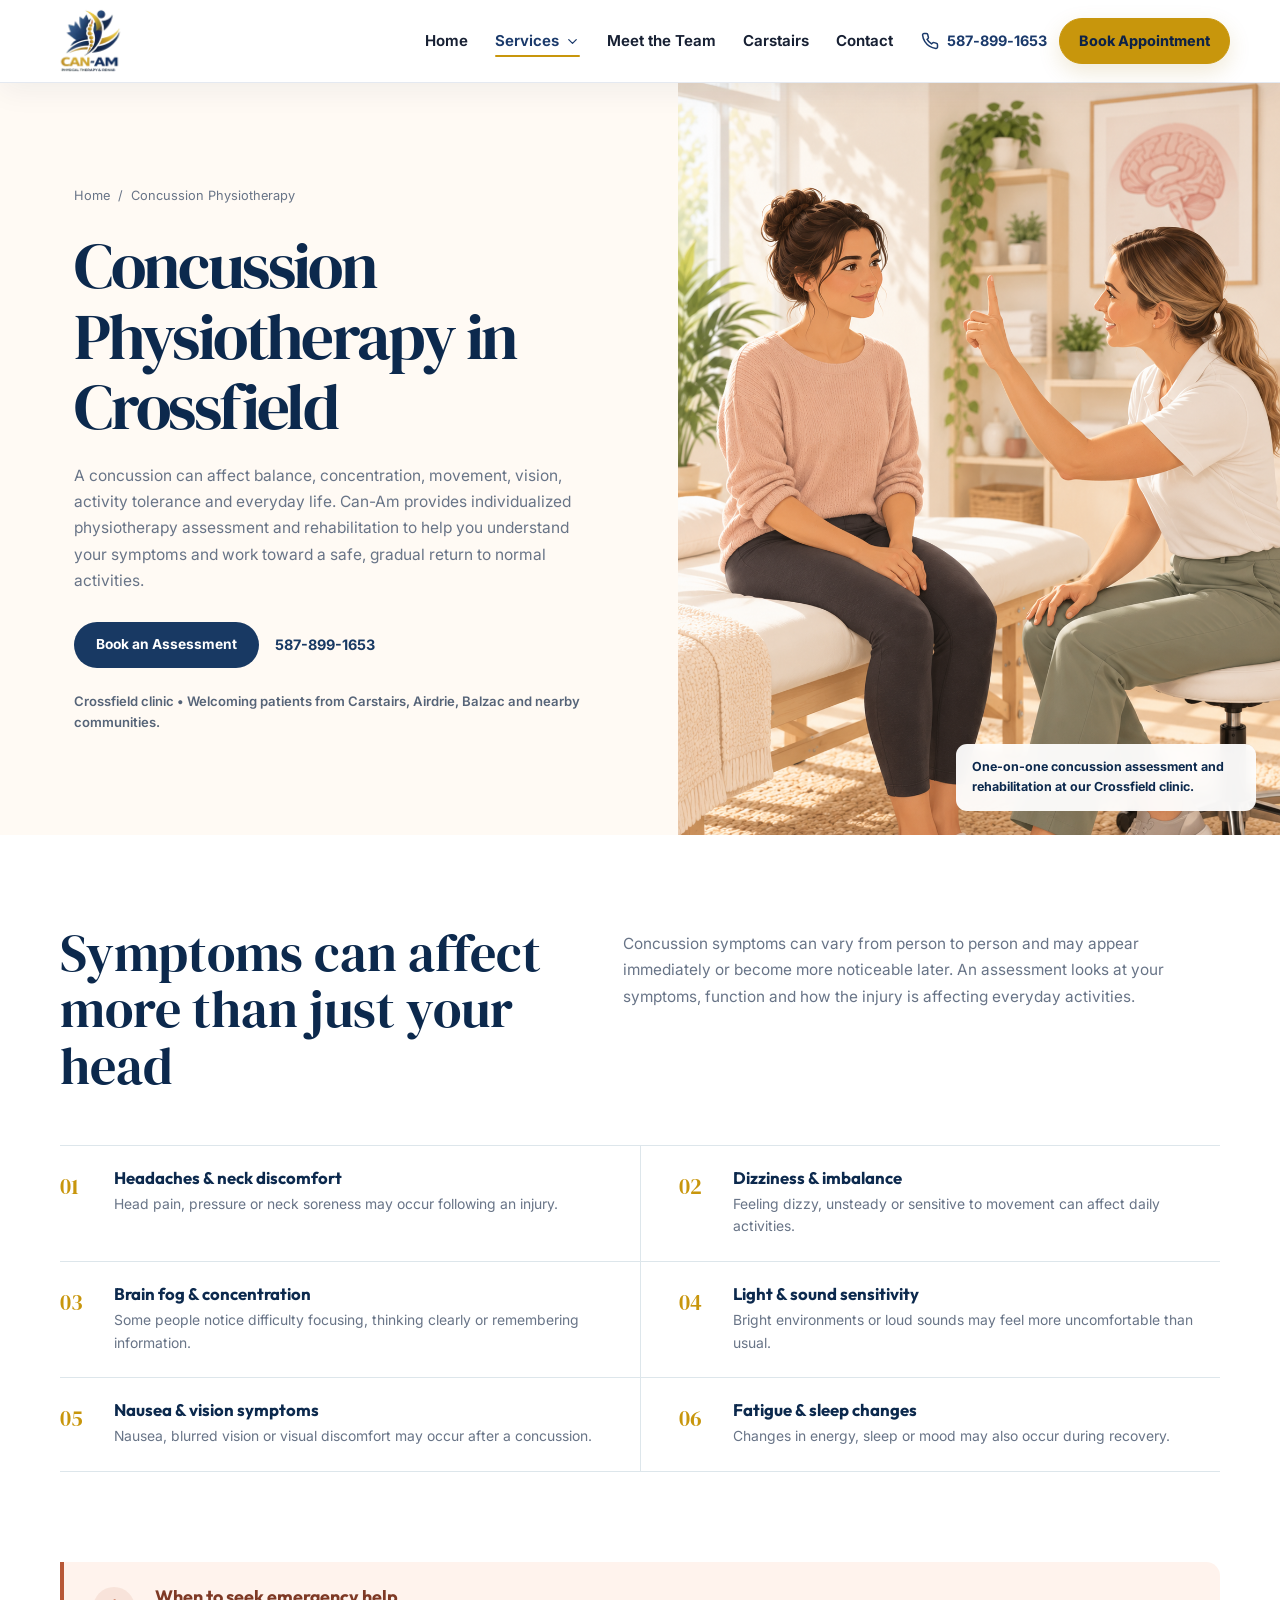
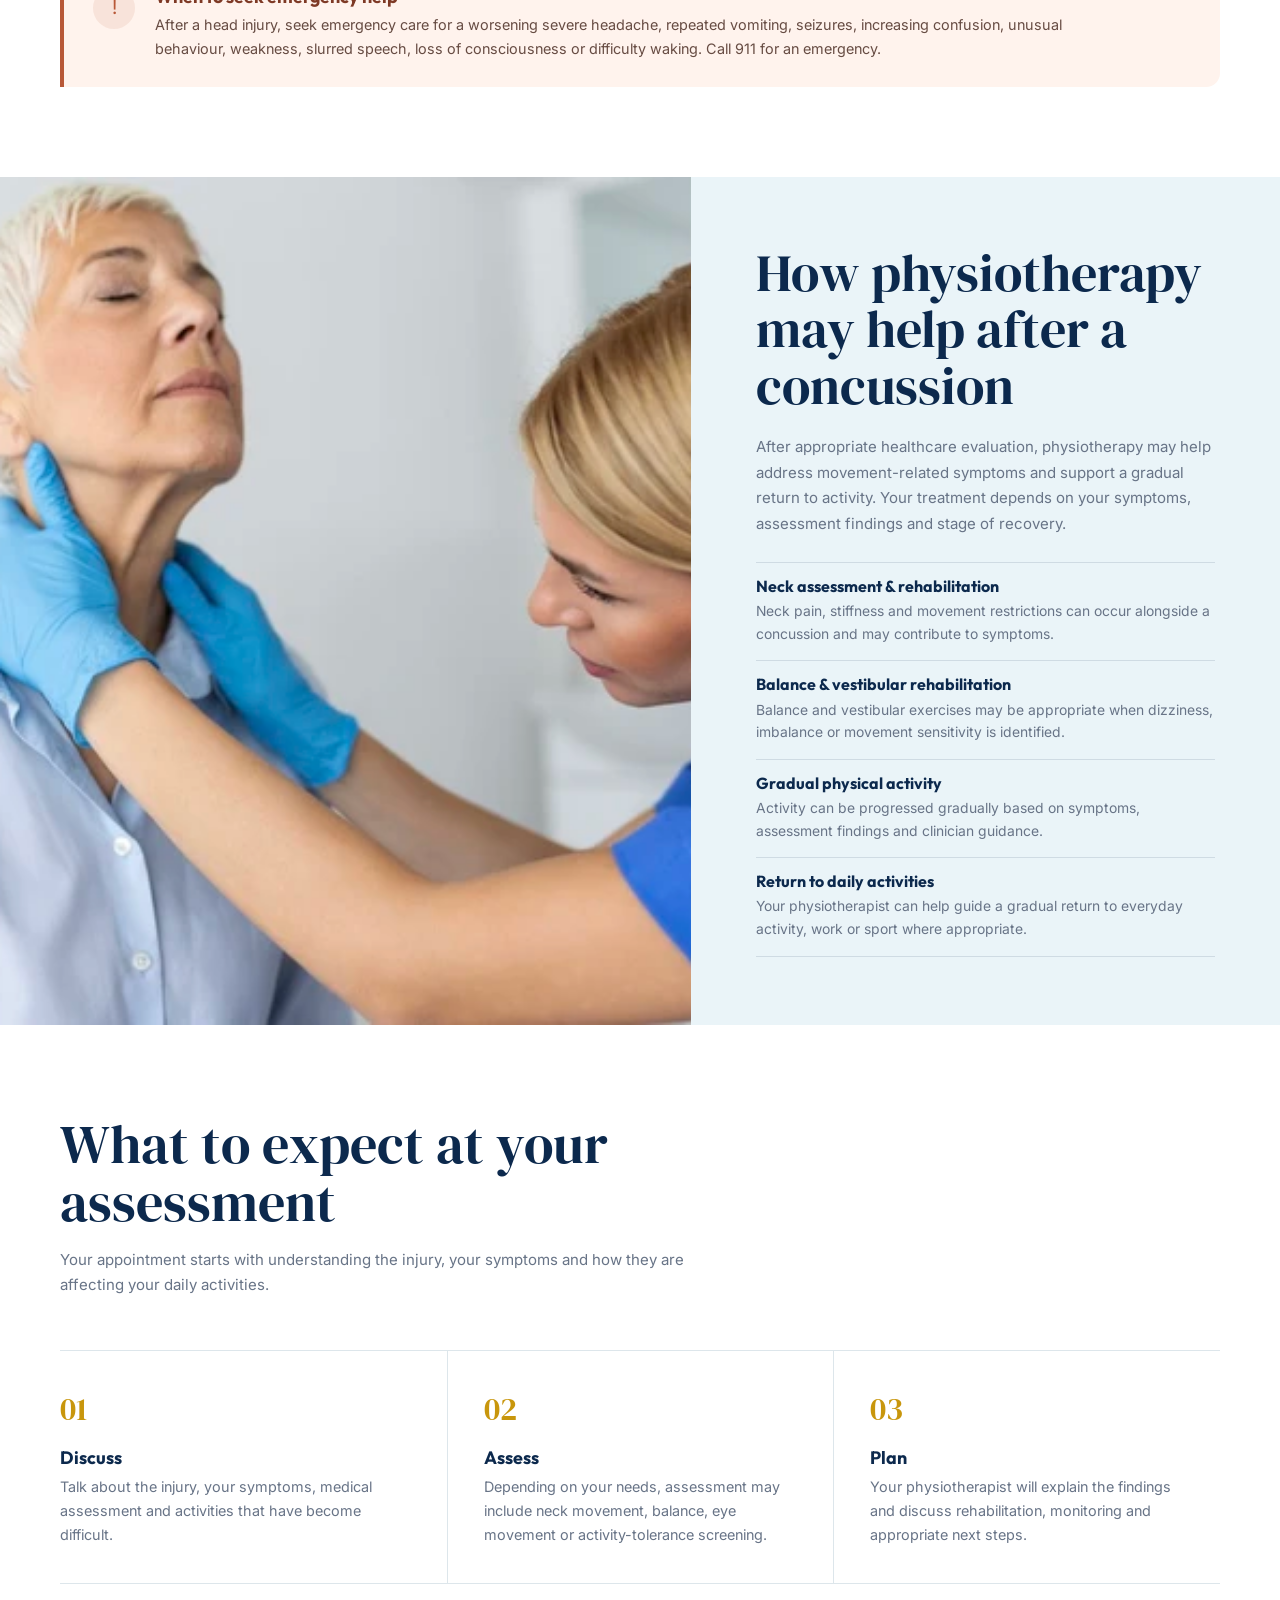
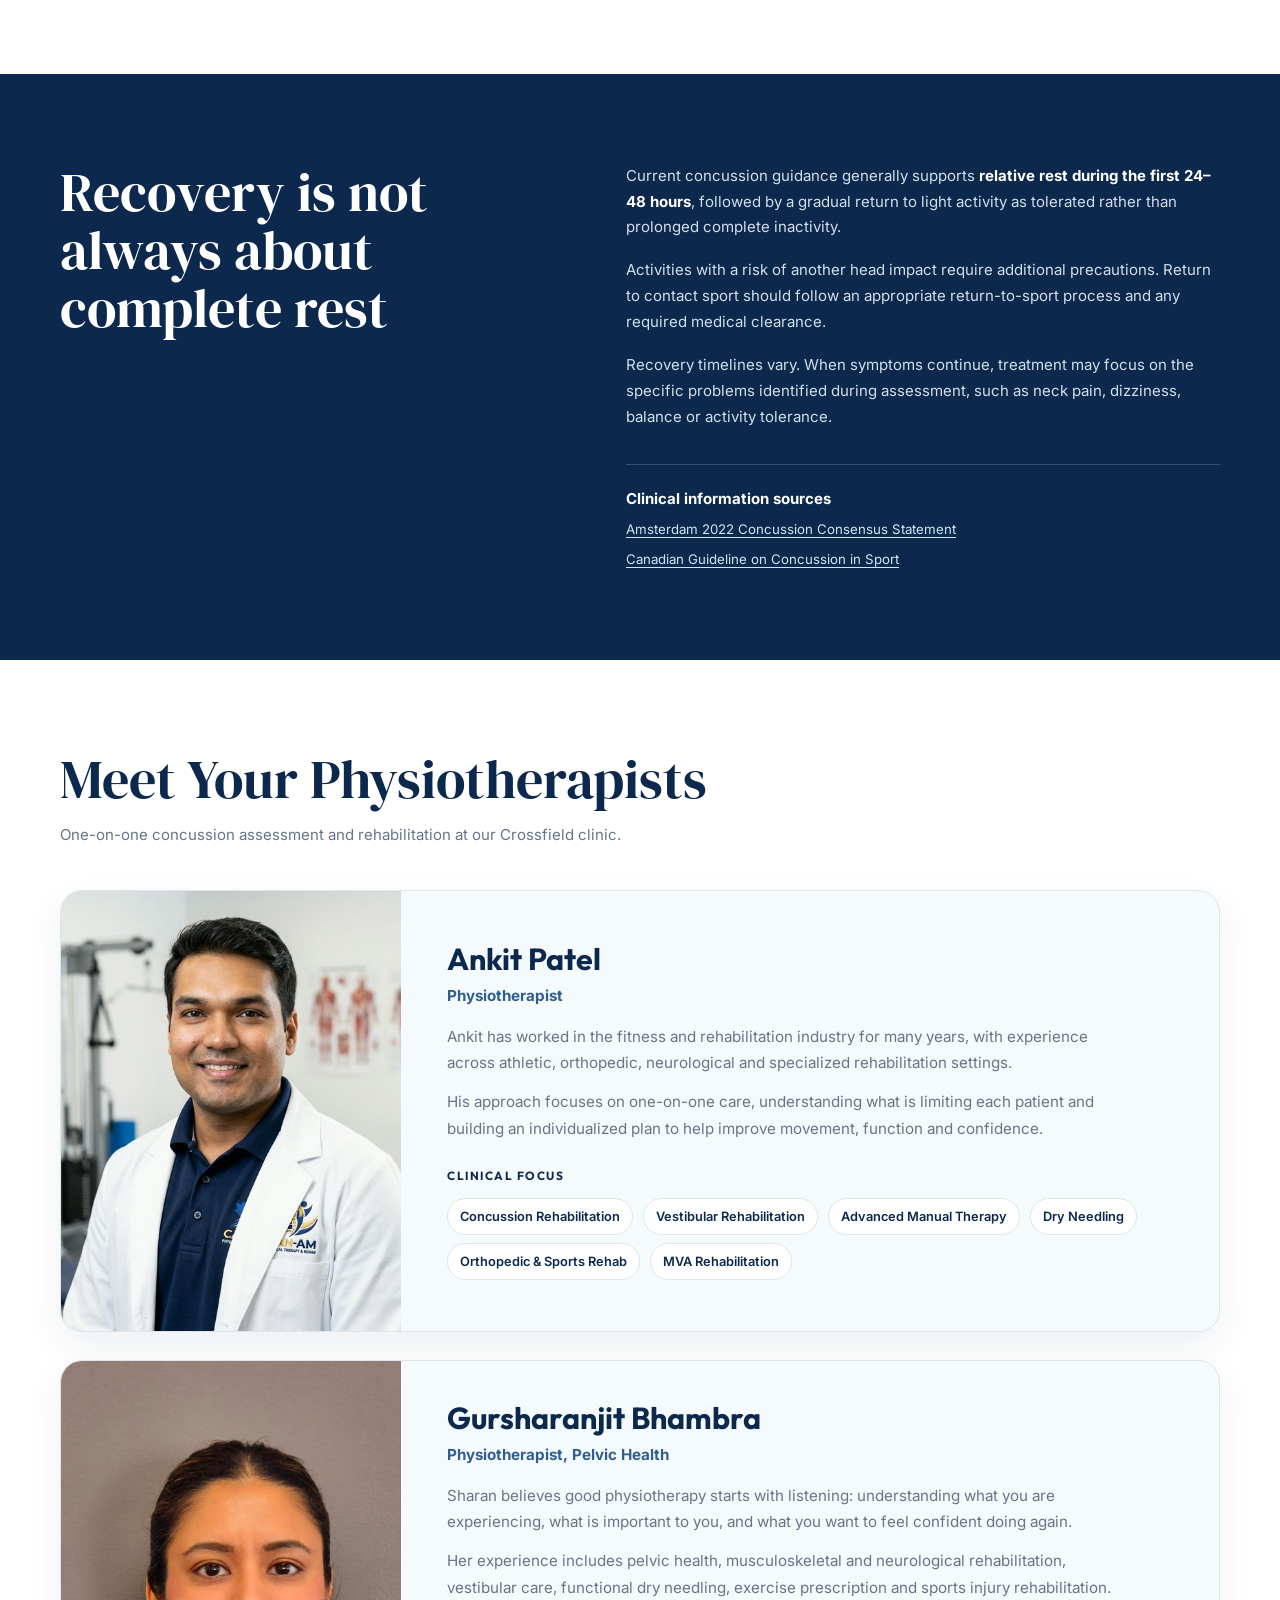
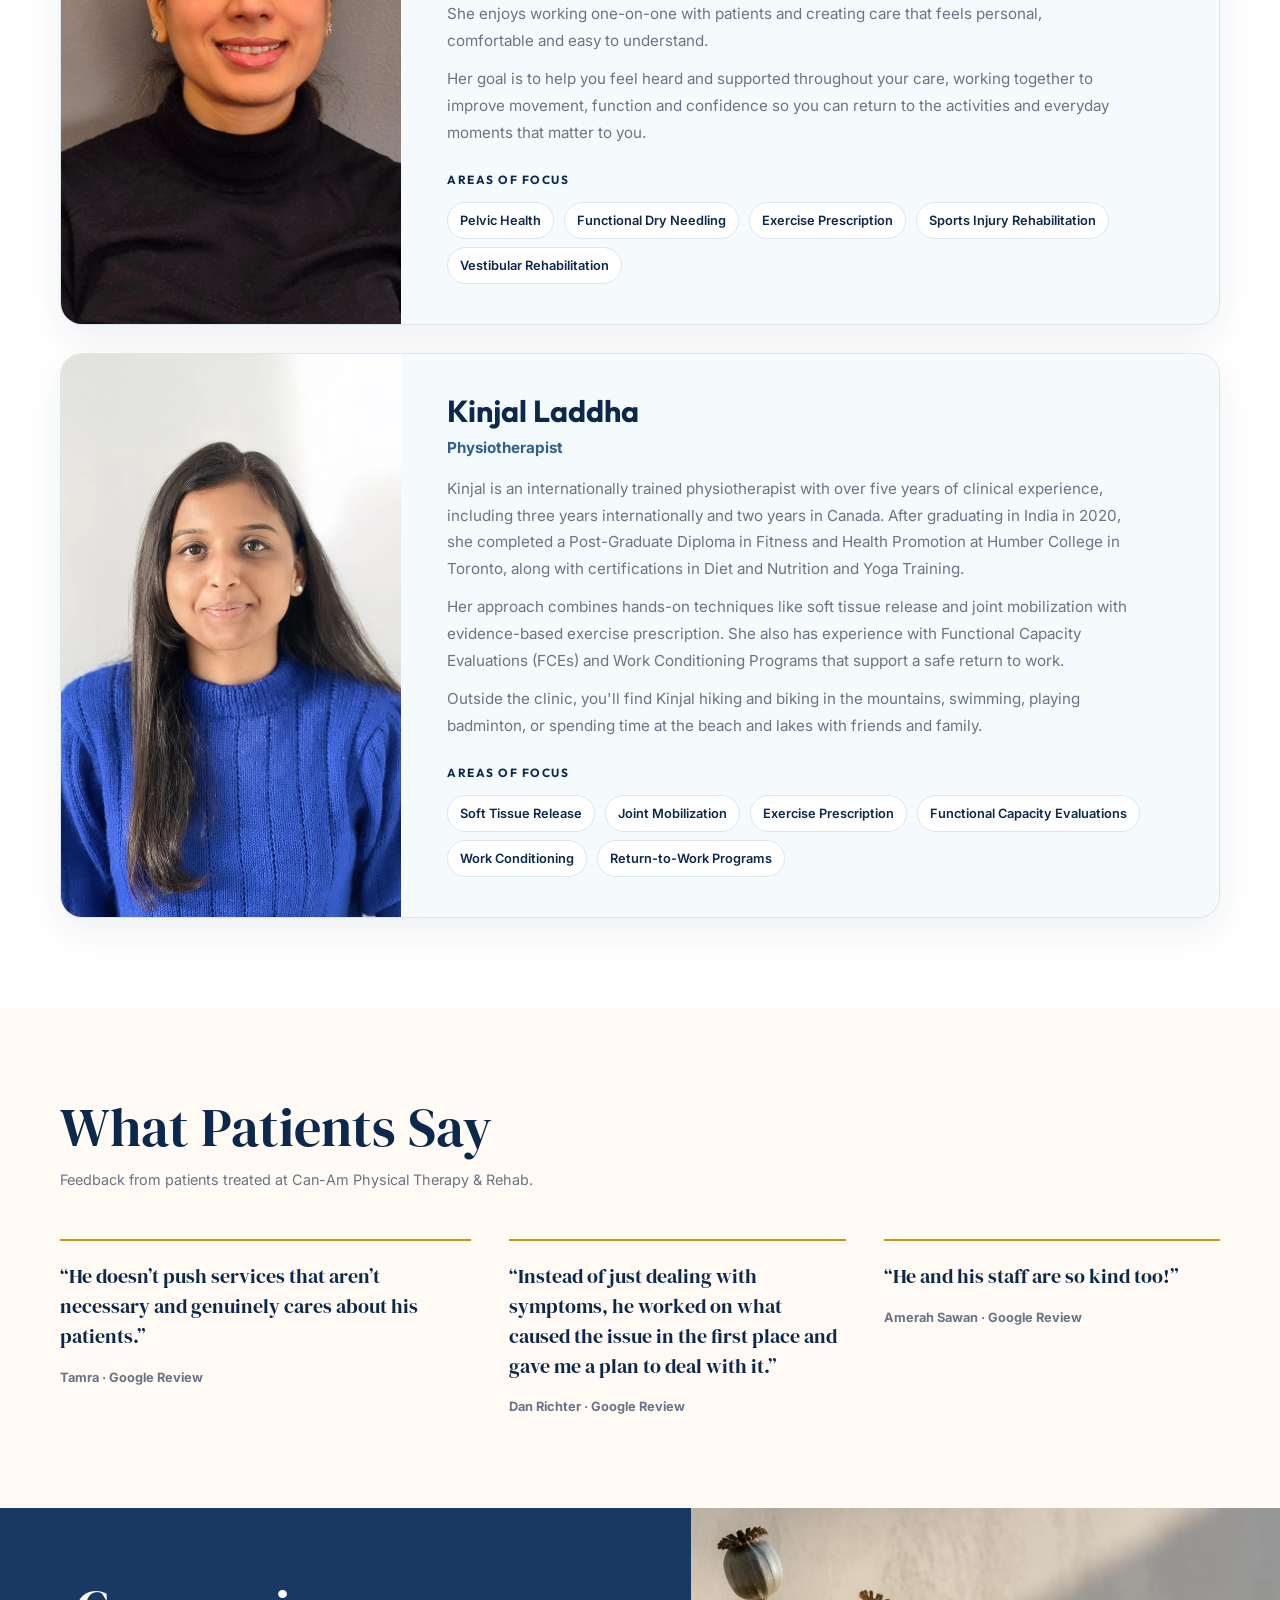
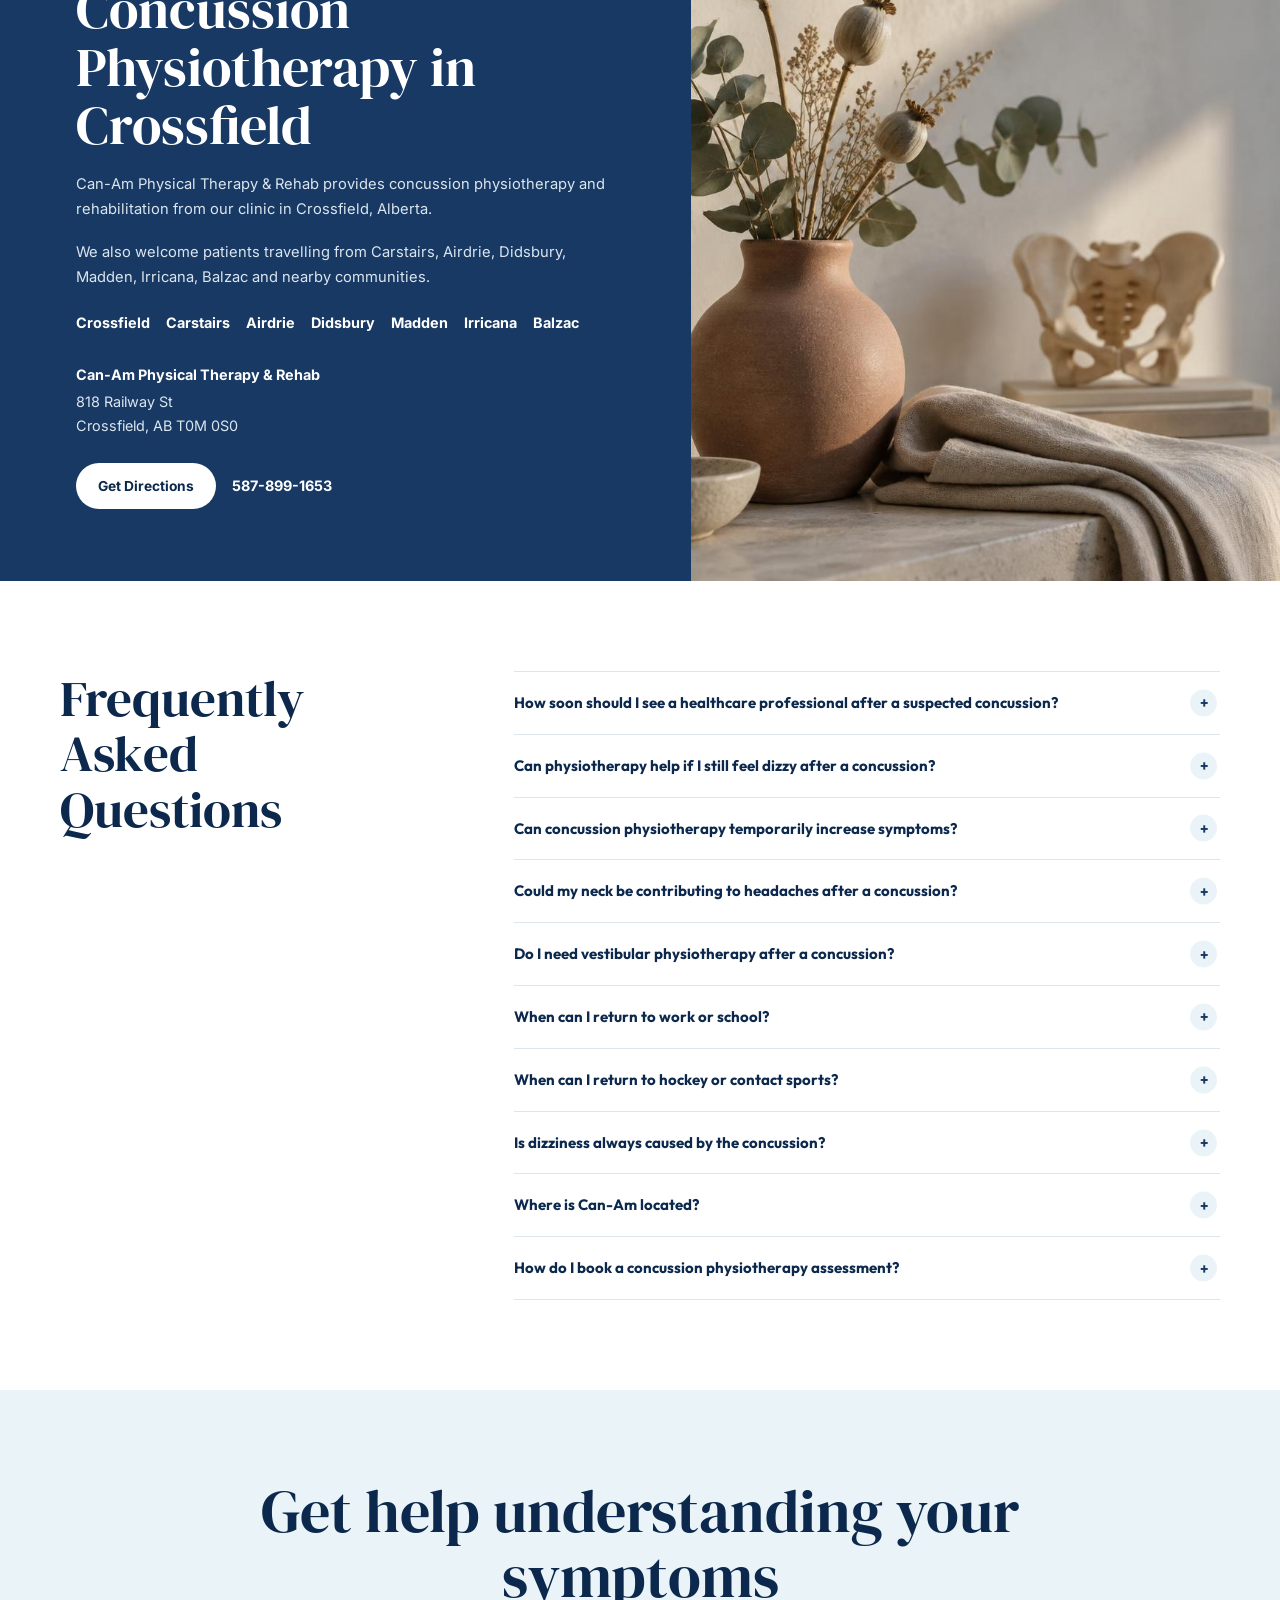
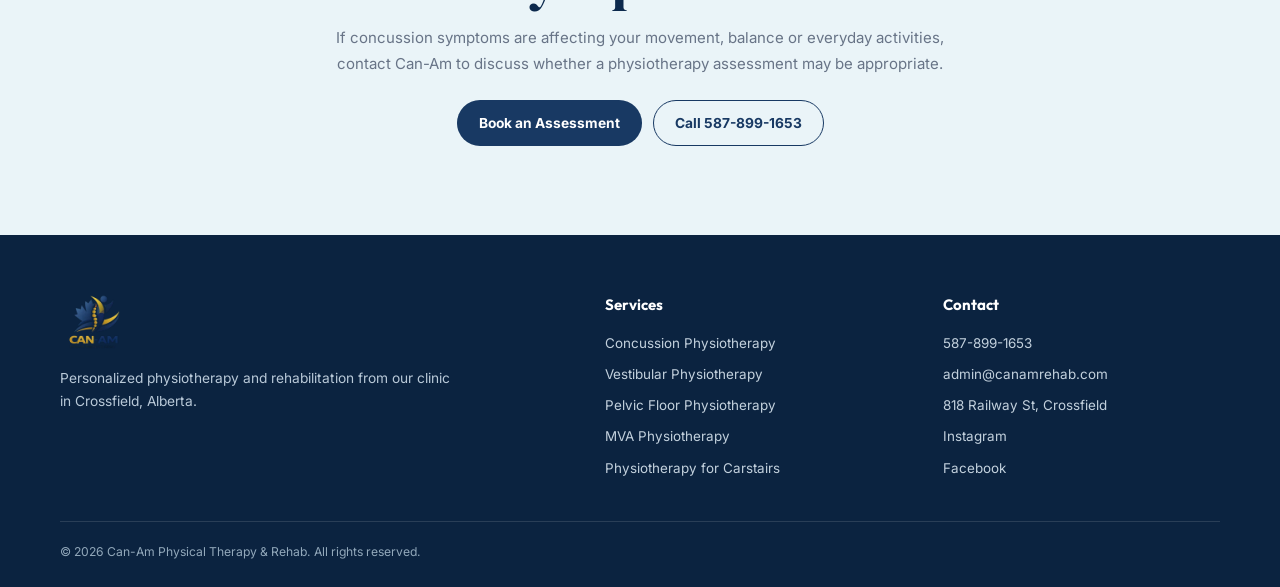
==== commit b02138ee: "Add Kinjal Laddha to team sections and update clinic hours - Add Kinjal's card as the third .team-ca" ====
--- a/concussion-physiotherapy.html
+++ b/concussion-physiotherapy.html
@@ -155,6 +155,15 @@
                     "Madden, Alberta",
                     "Irricana, Alberta",
                     "Balzac, Alberta"
+                ],
+
+                "openingHoursSpecification": [
+                    {
+                        "@type": "OpeningHoursSpecification",
+                        "dayOfWeek": ["Monday", "Tuesday", "Wednesday", "Thursday", "Friday", "Saturday"],
+                        "opens": "09:00",
+                        "closes": "19:00"
+                    }
                 ]
             },
 
@@ -194,6 +203,15 @@
                 "alternateName": "Sharan",
                 "jobTitle": "Physiotherapist, Pelvic Health",
 
+                "worksFor": {
+                    "@id": "https://www.canamrehab.com/#clinic"
+                }
+            },
+            {
+                "@type": "Person",
+                "@id": "https://www.canamrehab.com/#kinjal-laddha",
+                "name": "Kinjal Laddha",
+                "jobTitle": "Physiotherapist",
                 "worksFor": {
                     "@id": "https://www.canamrehab.com/#clinic"
                 }
@@ -3719,6 +3737,81 @@
 
                     </article>
 
+                    <!-- KINJAL -->
+
+                    <article class="team-card">
+
+                        <div class="team-photo">
+
+                            <img
+                                src="assets/images/kinjal.webp"
+                                alt="Kinjal Laddha, physiotherapist at Can-Am Physical Therapy"
+                                width="800"
+                                height="1067"
+                                loading="lazy"
+                                decoding="async"
+                            >
+
+                        </div>
+
+
+                        <div class="team-body">
+
+                            <h3>
+                                Kinjal Laddha
+                            </h3>
+
+                            <p class="team-role">
+                                Physiotherapist
+                            </p>
+
+                            <p class="team-bio">
+                                Kinjal is an internationally trained physiotherapist
+                                with over five years of clinical experience,
+                                including three years internationally and two years
+                                in Canada. After graduating in India in 2020, she
+                                completed a Post-Graduate Diploma in Fitness and
+                                Health Promotion at Humber College in Toronto, along
+                                with certifications in Diet and Nutrition and Yoga
+                                Training.
+                            </p>
+
+                            <p class="team-bio">
+                                Her approach combines hands-on techniques like soft
+                                tissue release and joint mobilization with
+                                evidence-based exercise prescription. She also has
+                                experience with Functional Capacity Evaluations
+                                (FCEs) and Work Conditioning Programs that support a
+                                safe return to work.
+                            </p>
+
+                            <p class="team-bio">
+                                Outside the clinic, you'll find Kinjal hiking and
+                                biking in the mountains, swimming, playing
+                                badminton, or spending time at the beach and lakes
+                                with friends and family.
+                            </p>
+
+                            <div class="expertise-title">
+                                Areas of Focus
+                            </div>
+
+                            <div
+                                class="expertise-list"
+                                aria-label="Kinjal's areas of clinical focus"
+                            >
+                                <span>Soft Tissue Release</span>
+                                <span>Joint Mobilization</span>
+                                <span>Exercise Prescription</span>
+                                <span>Functional Capacity Evaluations</span>
+                                <span>Work Conditioning</span>
+                                <span>Return-to-Work Programs</span>
+                            </div>
+
+                        </div>
+
+                    </article>
+
 
                 </div>
 
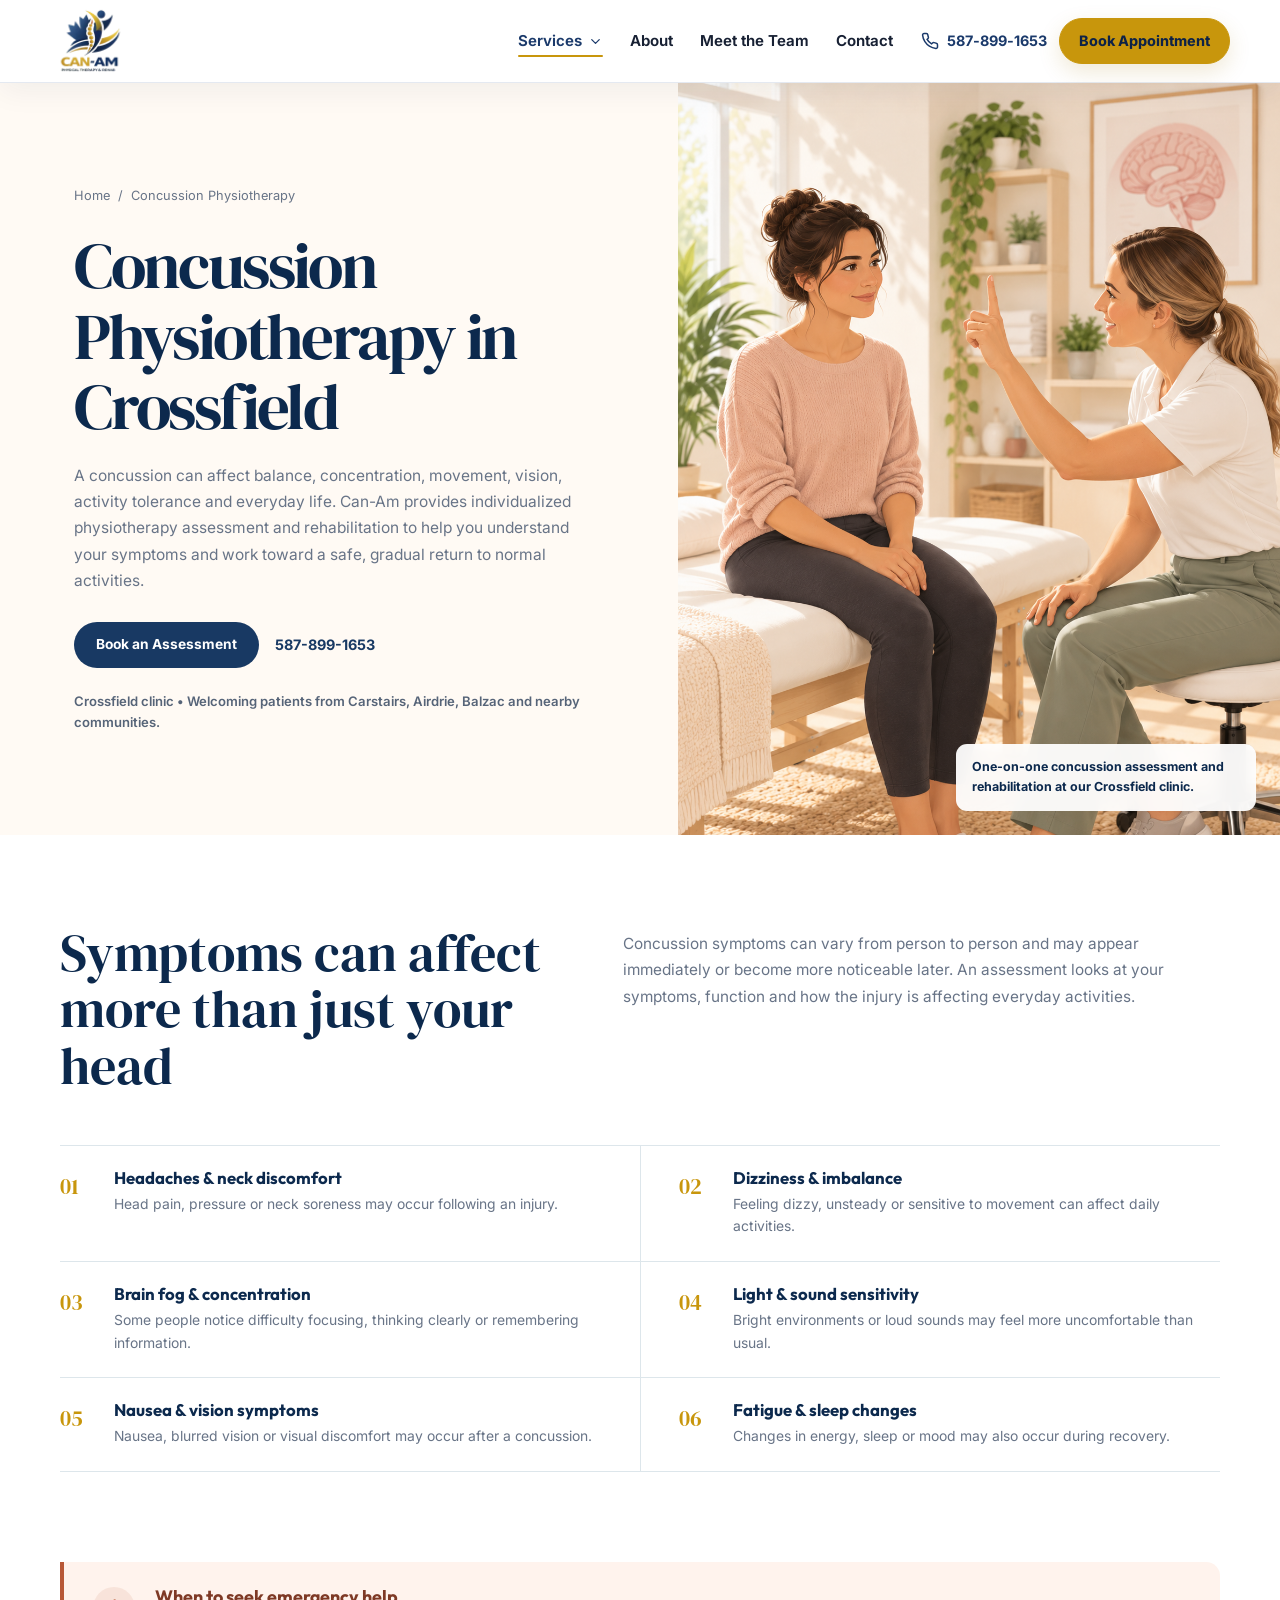
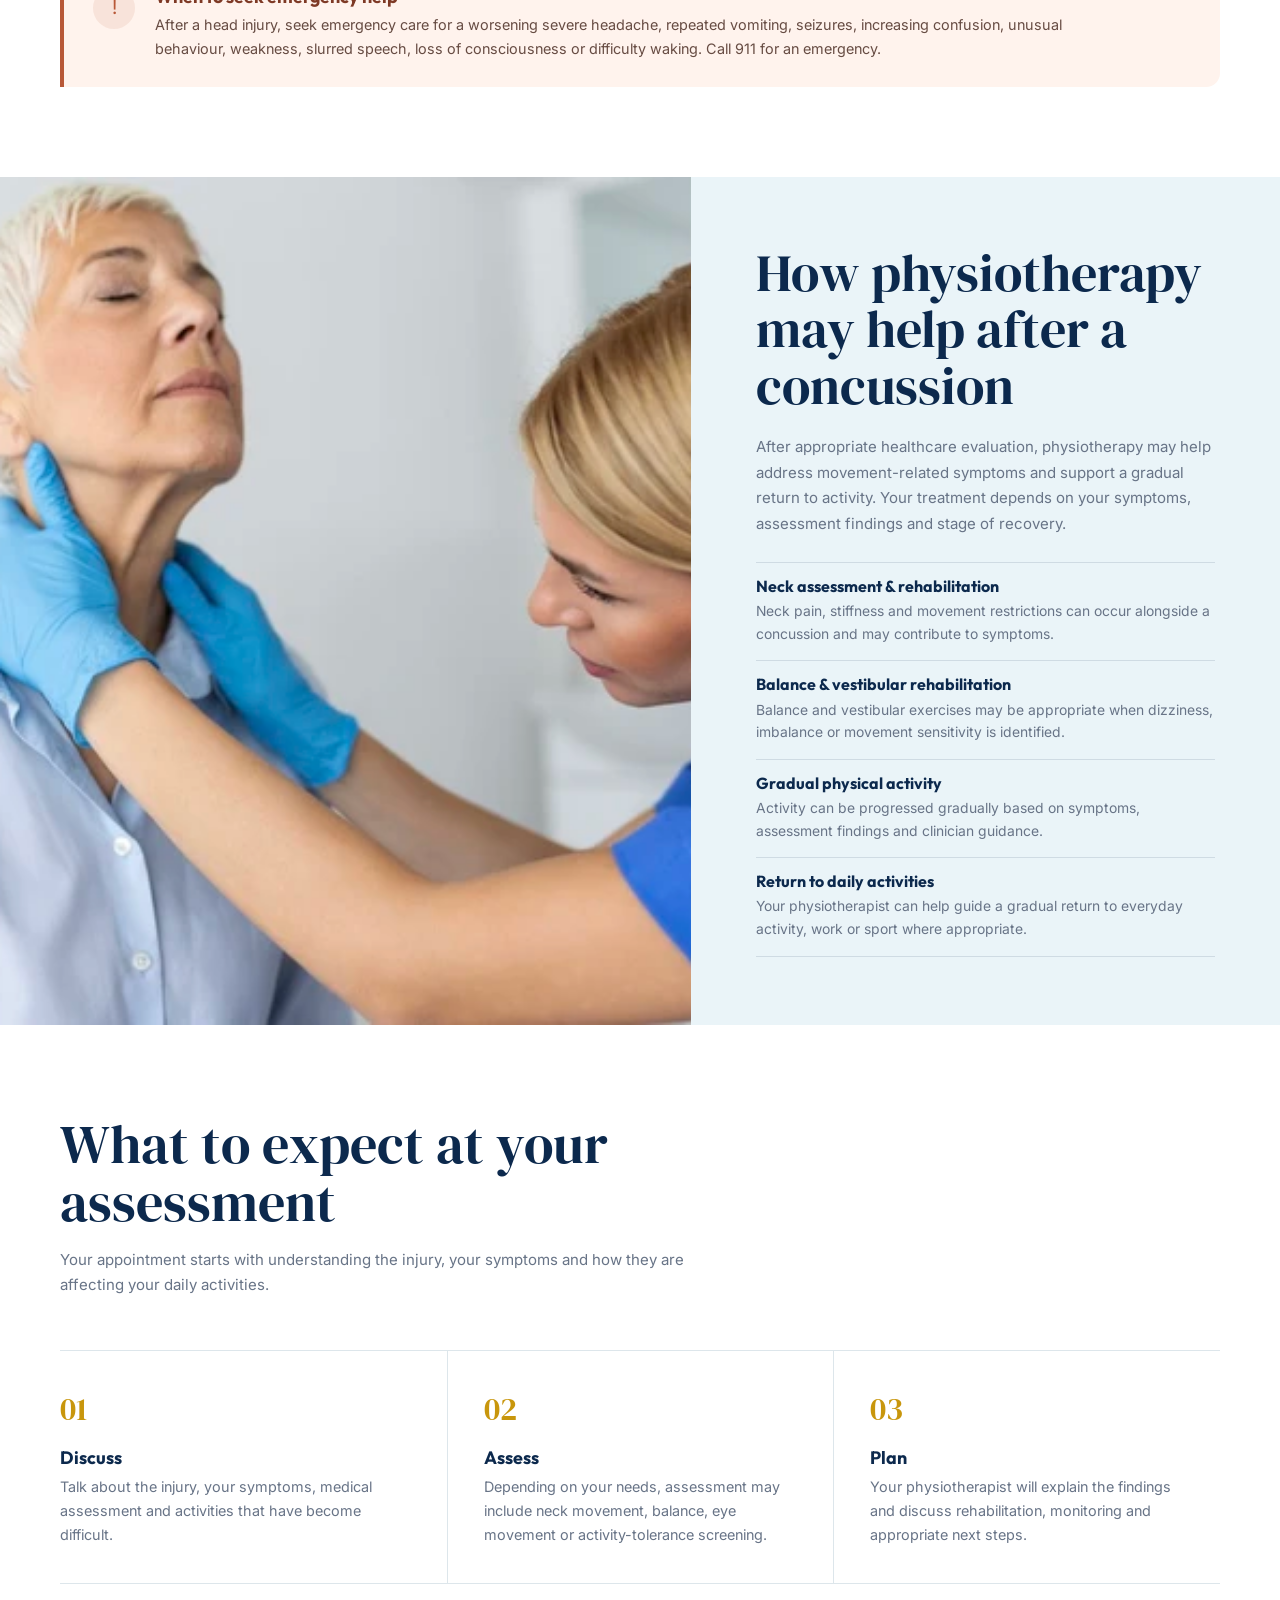
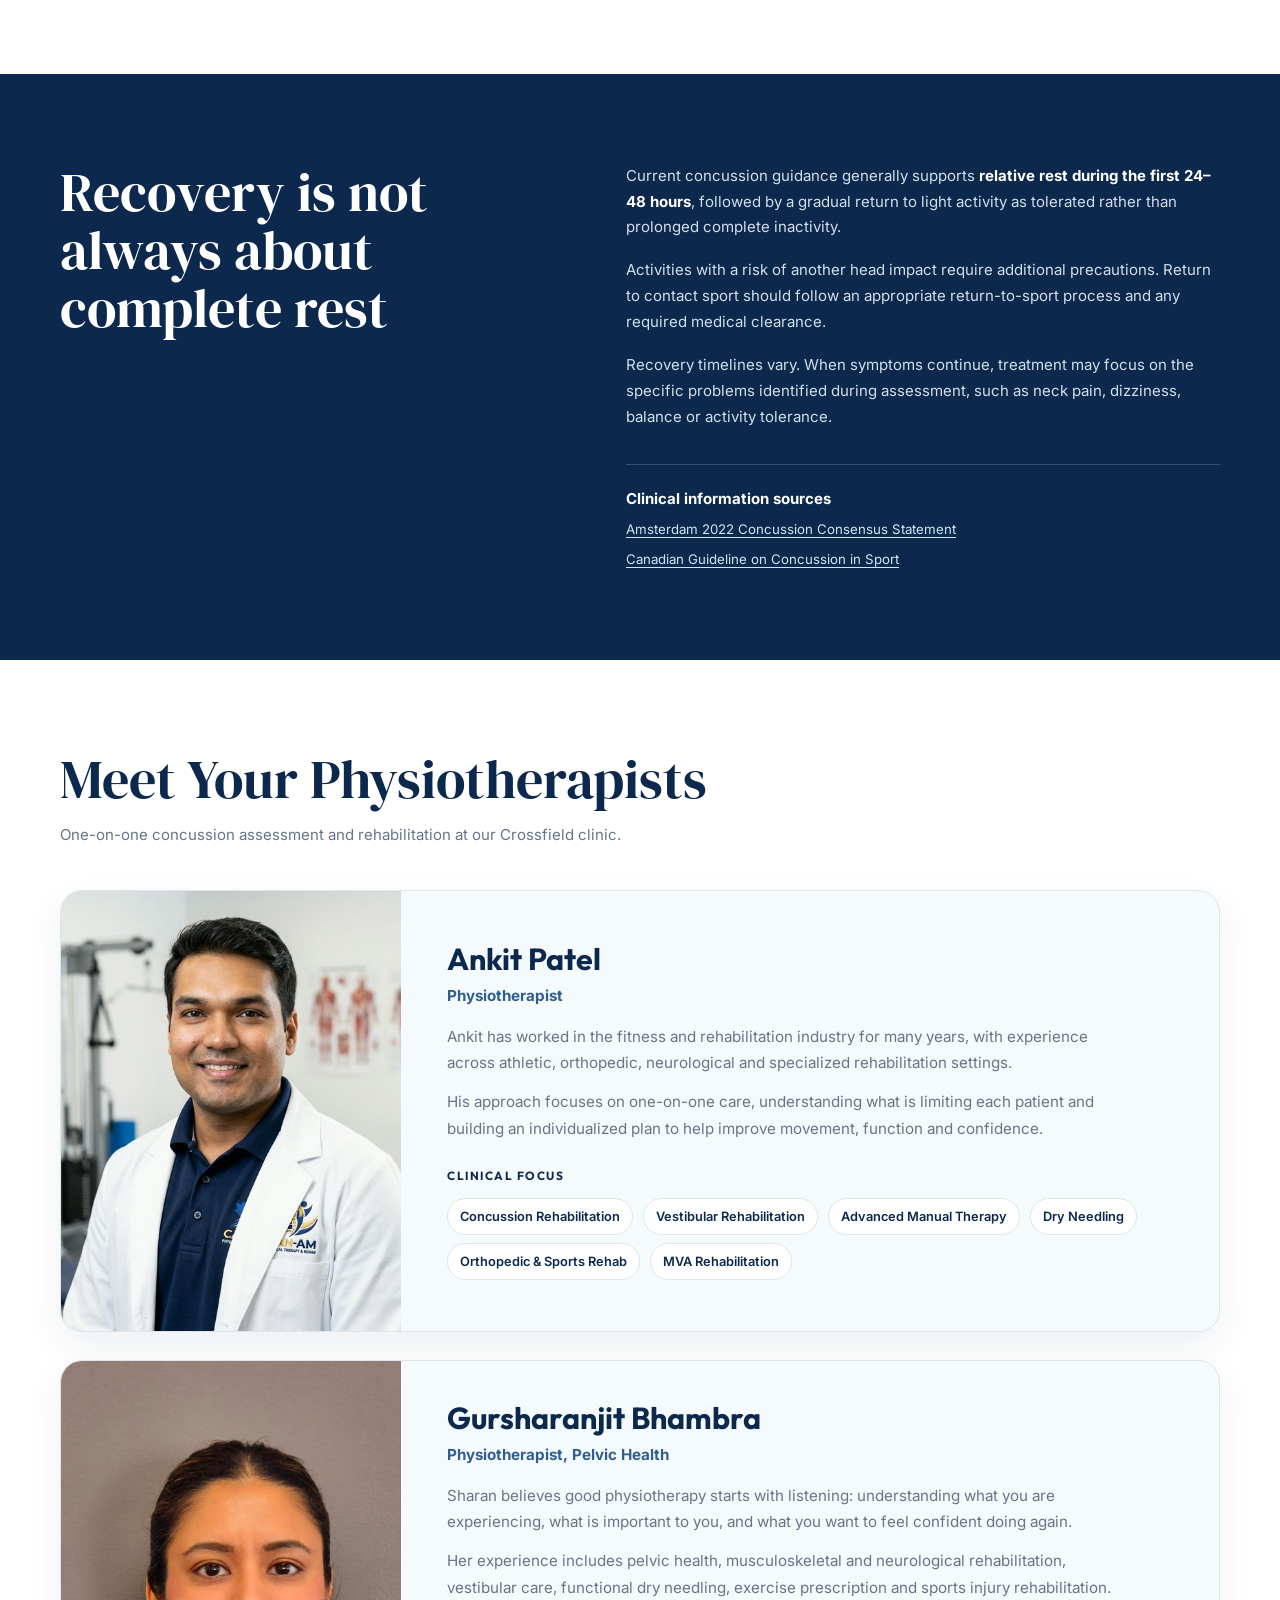
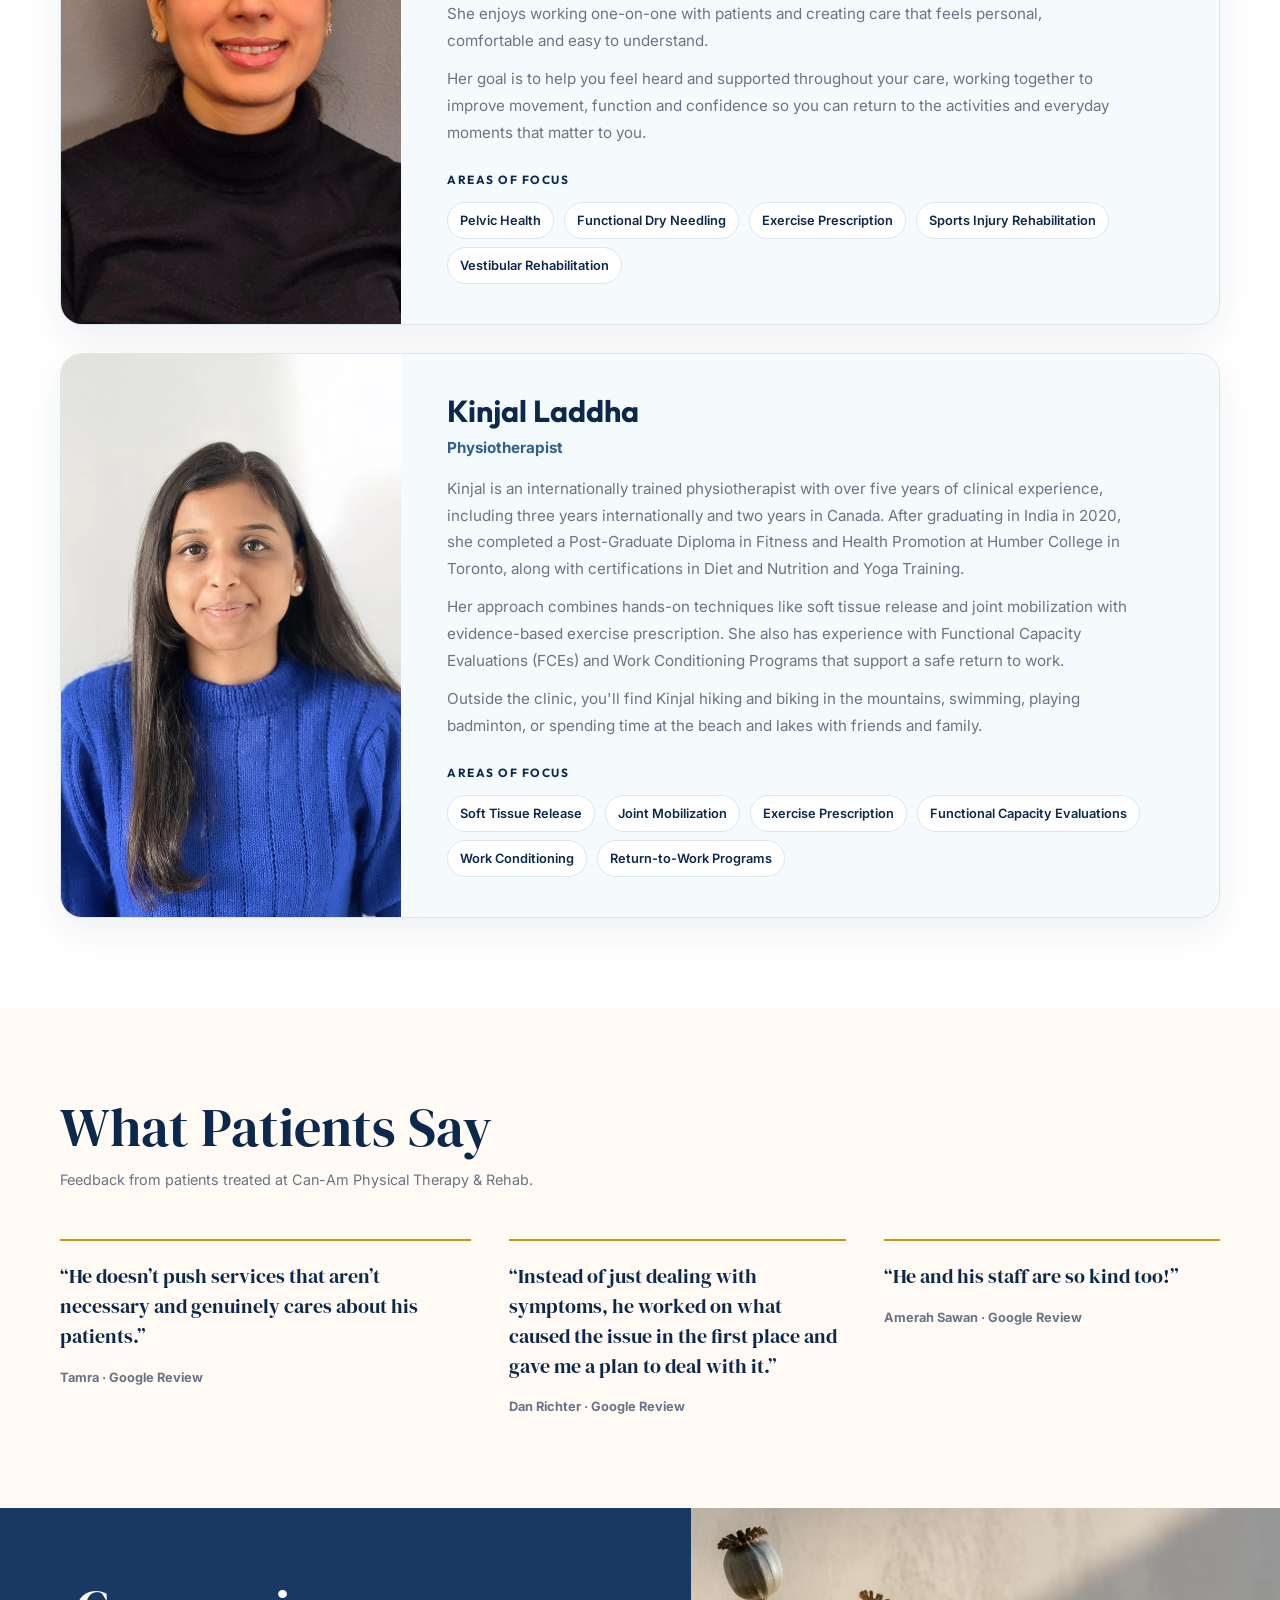
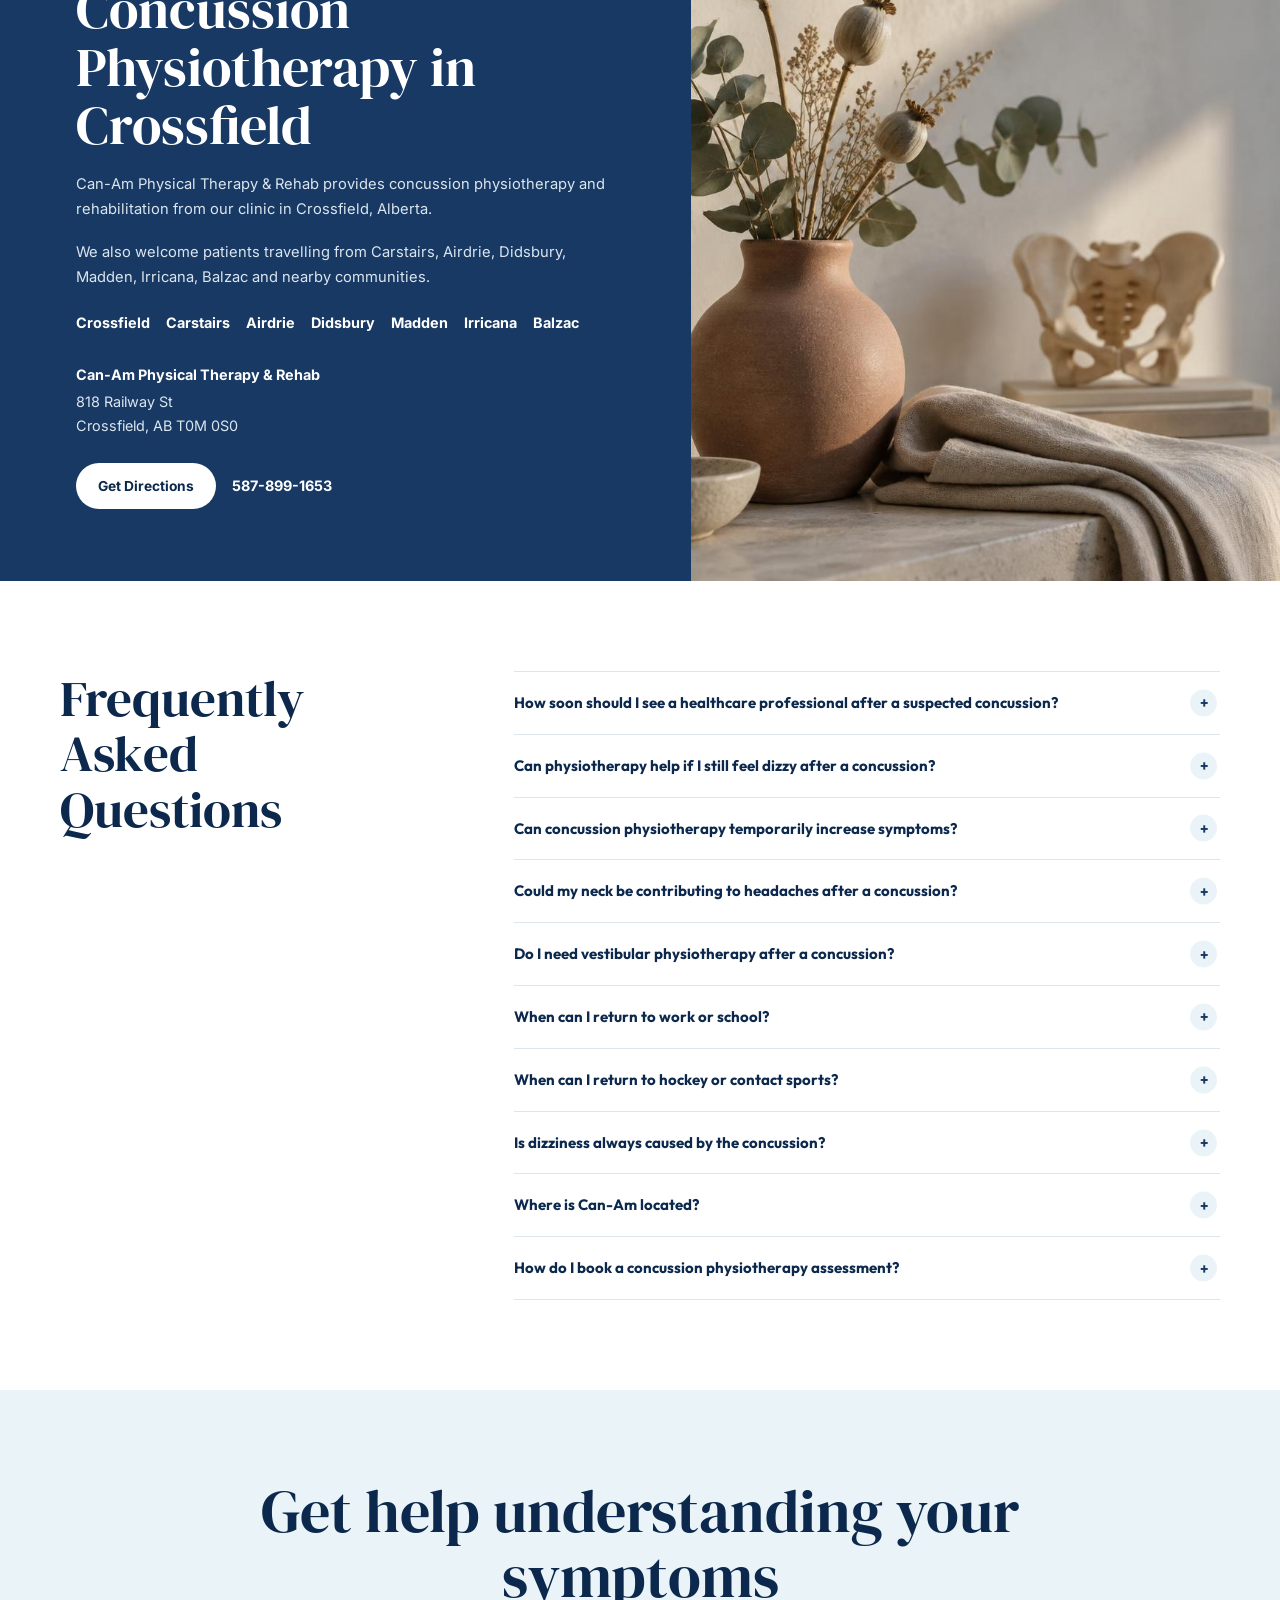
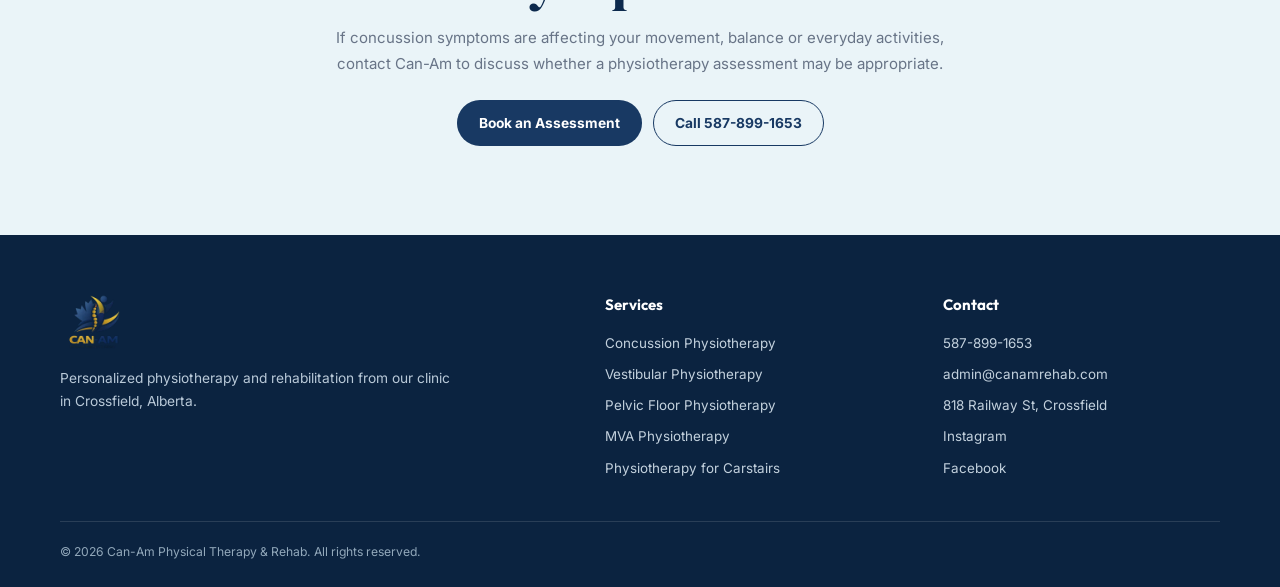
==== commit 43721225: "Unify site header and add MVA physiotherapy page for Airdrie - One shared header on every page: Serv" ====
--- a/concussion-physiotherapy.html
+++ b/concussion-physiotherapy.html
@@ -2758,8 +2758,6 @@
             </a>
 
             <nav class="cam-desktop-nav" aria-label="Primary navigation">
-                <a class="cam-nav-link" href="index.html">Home</a>
-
                 <details class="cam-dropdown is-current">
                     <summary class="cam-dropdown-summary">
                         Services
@@ -2767,7 +2765,7 @@
                     </summary>
 
                     <div class="cam-dropdown-menu">
-                        <a class="cam-dropdown-link" href="index.html#services">
+                        <a class="cam-dropdown-link" href="index.html#treatments">
                             <strong>All Services</strong>
                             <span>View physiotherapy and rehabilitation services.</span>
                         </a>
@@ -2778,26 +2776,31 @@
                             <strong>Concussion Physiotherapy</strong>
                             <span>Assessment and rehab after a concussion.</span>
                         </a>
-
                         <a class="cam-dropdown-link" href="vestibular-physiotherapy.html">
                             <strong>Vestibular Physiotherapy</strong>
                             <span>Care for dizziness, vertigo and balance problems.</span>
                         </a>
-
                         <a class="cam-dropdown-link" href="pelvic-floor-physiotherapy.html">
                             <strong>Pelvic Floor Physiotherapy</strong>
                             <span>Pelvic health care for women and men.</span>
                         </a>
-
                         <a class="cam-dropdown-link" href="mva-physiotherapy.html">
                             <strong>MVA Physiotherapy</strong>
                             <span>Rehabilitation after a motor vehicle accident.</span>
                         </a>
+                        <a class="cam-dropdown-link" href="mva-physiotherapy-airdrie.html">
+                            <strong>MVA Physiotherapy for Airdrie</strong>
+                            <span>Car accident rehab for Airdrie drivers.</span>
+                        </a>
+                        <a class="cam-dropdown-link" href="physiotherapy-carstairs.html">
+                            <strong>Physiotherapy near Carstairs</strong>
+                            <span>Our Crossfield clinic, minutes from Carstairs.</span>
+                        </a>
                     </div>
                 </details>
 
-                <a class="cam-nav-link" href="index.html#therapist">Meet the Team</a>
-                <a class="cam-nav-link" href="physiotherapy-carstairs.html">Carstairs</a>
+                <a class="cam-nav-link" href="index.html#about">About</a>
+                <a class="cam-nav-link" href="index.html#team">Meet the Team</a>
                 <a class="cam-nav-link" href="index.html#contact">Contact</a>
             </nav>
 
@@ -2817,26 +2820,25 @@
 
         <nav class="cam-mobile-nav hidden" id="mobile-menu" aria-label="Mobile navigation">
             <div class="cam-mobile-nav-inner">
-                <a class="cam-nav-link" href="index.html">Home</a>
-
-                <details class="cam-mobile-dropdown">
+                <details class="cam-mobile-dropdown" open>
                     <summary>
                         <span>Services</span>
                         <svg viewBox="0 0 24 24" fill="none" stroke="currentColor" stroke-width="2" stroke-linecap="round" stroke-linejoin="round" aria-hidden="true"><path d="m6 9 6 6 6-6"/></svg>
                     </summary>
 
                     <div class="cam-mobile-dropdown-links">
-                        <a class="cam-mobile-dropdown-link" href="index.html#services">All Services</a>
-
+                        <a class="cam-mobile-dropdown-link" href="index.html#treatments">All Services</a>
                         <a class="cam-mobile-dropdown-link" href="concussion-physiotherapy.html" aria-current="page">Concussion Physiotherapy</a>
                         <a class="cam-mobile-dropdown-link" href="vestibular-physiotherapy.html">Vestibular Physiotherapy</a>
                         <a class="cam-mobile-dropdown-link" href="pelvic-floor-physiotherapy.html">Pelvic Floor Physiotherapy</a>
                         <a class="cam-mobile-dropdown-link" href="mva-physiotherapy.html">MVA Physiotherapy</a>
+                        <a class="cam-mobile-dropdown-link" href="mva-physiotherapy-airdrie.html">MVA Physiotherapy for Airdrie</a>
+                        <a class="cam-mobile-dropdown-link" href="physiotherapy-carstairs.html">Physiotherapy near Carstairs</a>
                     </div>
                 </details>
 
-                <a class="cam-nav-link" href="index.html#therapist">Meet the Team</a>
-                <a class="cam-nav-link" href="physiotherapy-carstairs.html">Physiotherapy in Carstairs</a>
+                <a class="cam-nav-link" href="index.html#about">About</a>
+                <a class="cam-nav-link" href="index.html#team">Meet the Team</a>
                 <a class="cam-nav-link" href="index.html#contact">Contact</a>
 
                 <div class="cam-mobile-actions">
@@ -3651,14 +3653,15 @@
 
                             <div
                                 class="expertise-list"
+                                role="list"
                                 aria-label="Ankit's areas of clinical focus"
                             >
-                                <span>Concussion Rehabilitation</span>
-                                <span>Vestibular Rehabilitation</span>
-                                <span>Advanced Manual Therapy</span>
-                                <span>Dry Needling</span>
-                                <span>Orthopedic &amp; Sports Rehab</span>
-                                <span>MVA Rehabilitation</span>
+                                <span role="listitem">Concussion Rehabilitation</span>
+                                <span role="listitem">Vestibular Rehabilitation</span>
+                                <span role="listitem">Advanced Manual Therapy</span>
+                                <span role="listitem">Dry Needling</span>
+                                <span role="listitem">Orthopedic &amp; Sports Rehab</span>
+                                <span role="listitem">MVA Rehabilitation</span>
                             </div>
 
                         </div>
@@ -3724,13 +3727,14 @@
 
                             <div
                                 class="expertise-list"
+                                role="list"
                                 aria-label="Sharan's areas of clinical focus"
                             >
-                                <span>Pelvic Health</span>
-                                <span>Functional Dry Needling</span>
-                                <span>Exercise Prescription</span>
-                                <span>Sports Injury Rehabilitation</span>
-                                <span>Vestibular Rehabilitation</span>
+                                <span role="listitem">Pelvic Health</span>
+                                <span role="listitem">Functional Dry Needling</span>
+                                <span role="listitem">Exercise Prescription</span>
+                                <span role="listitem">Sports Injury Rehabilitation</span>
+                                <span role="listitem">Vestibular Rehabilitation</span>
                             </div>
 
                         </div>
@@ -3798,14 +3802,15 @@
 
                             <div
                                 class="expertise-list"
+                                role="list"
                                 aria-label="Kinjal's areas of clinical focus"
                             >
-                                <span>Soft Tissue Release</span>
-                                <span>Joint Mobilization</span>
-                                <span>Exercise Prescription</span>
-                                <span>Functional Capacity Evaluations</span>
-                                <span>Work Conditioning</span>
-                                <span>Return-to-Work Programs</span>
+                                <span role="listitem">Soft Tissue Release</span>
+                                <span role="listitem">Joint Mobilization</span>
+                                <span role="listitem">Exercise Prescription</span>
+                                <span role="listitem">Functional Capacity Evaluations</span>
+                                <span role="listitem">Work Conditioning</span>
+                                <span role="listitem">Return-to-Work Programs</span>
                             </div>
 
                         </div>
@@ -4516,6 +4521,7 @@
 
     <div
         class="mobile-actions"
+        role="group"
         aria-label="Quick actions"
     >
 
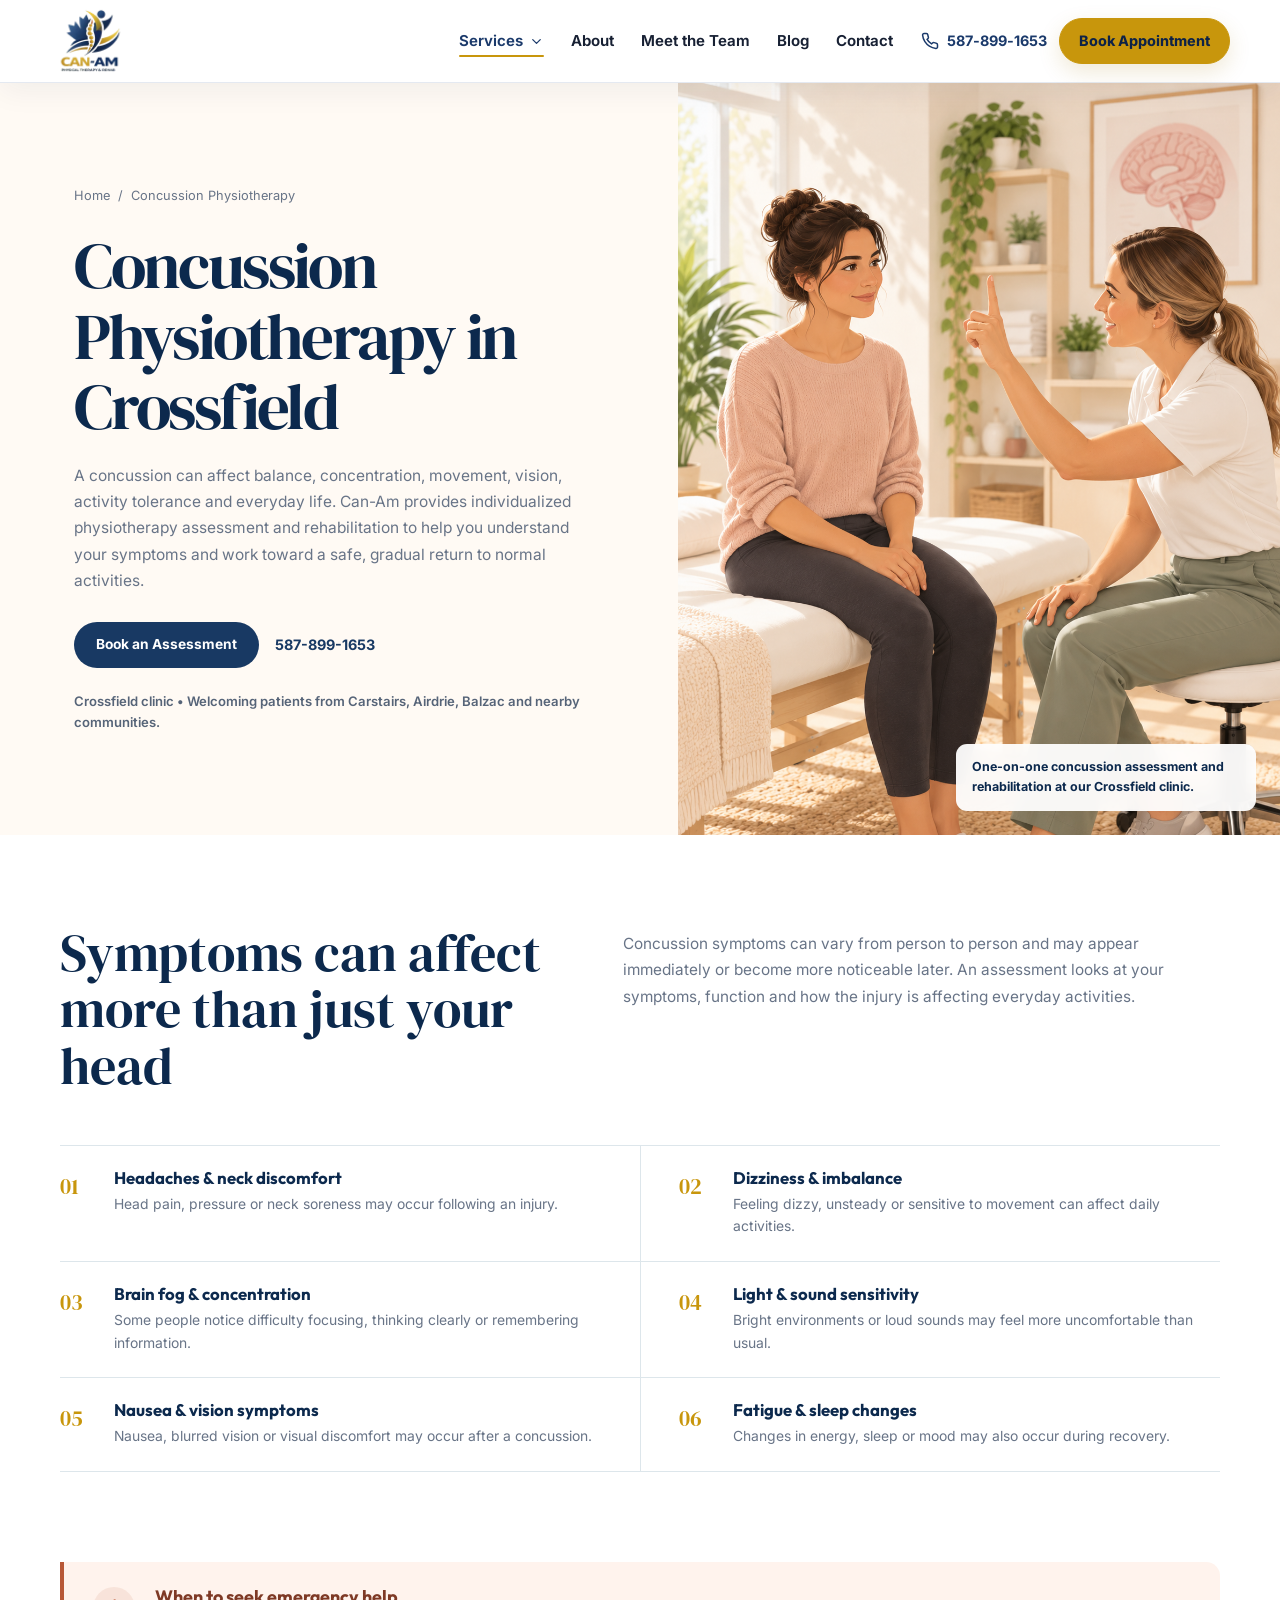
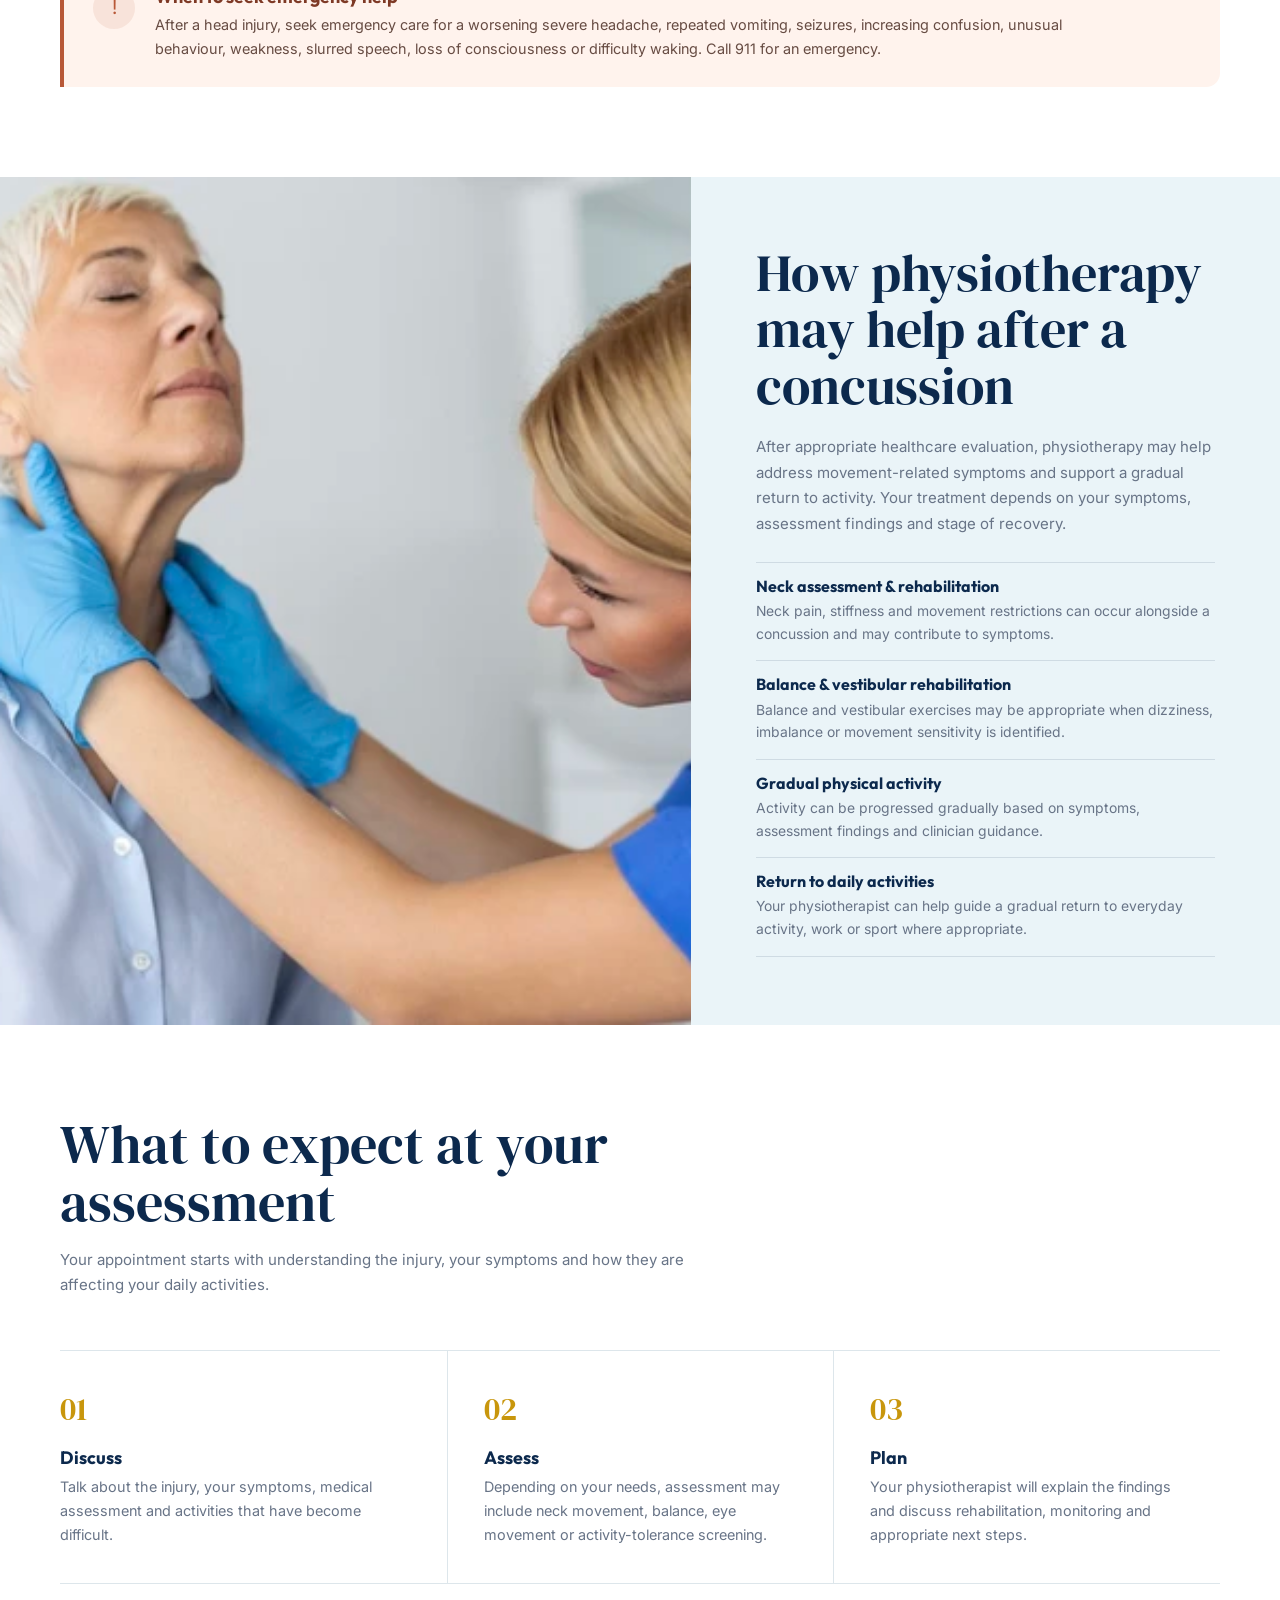
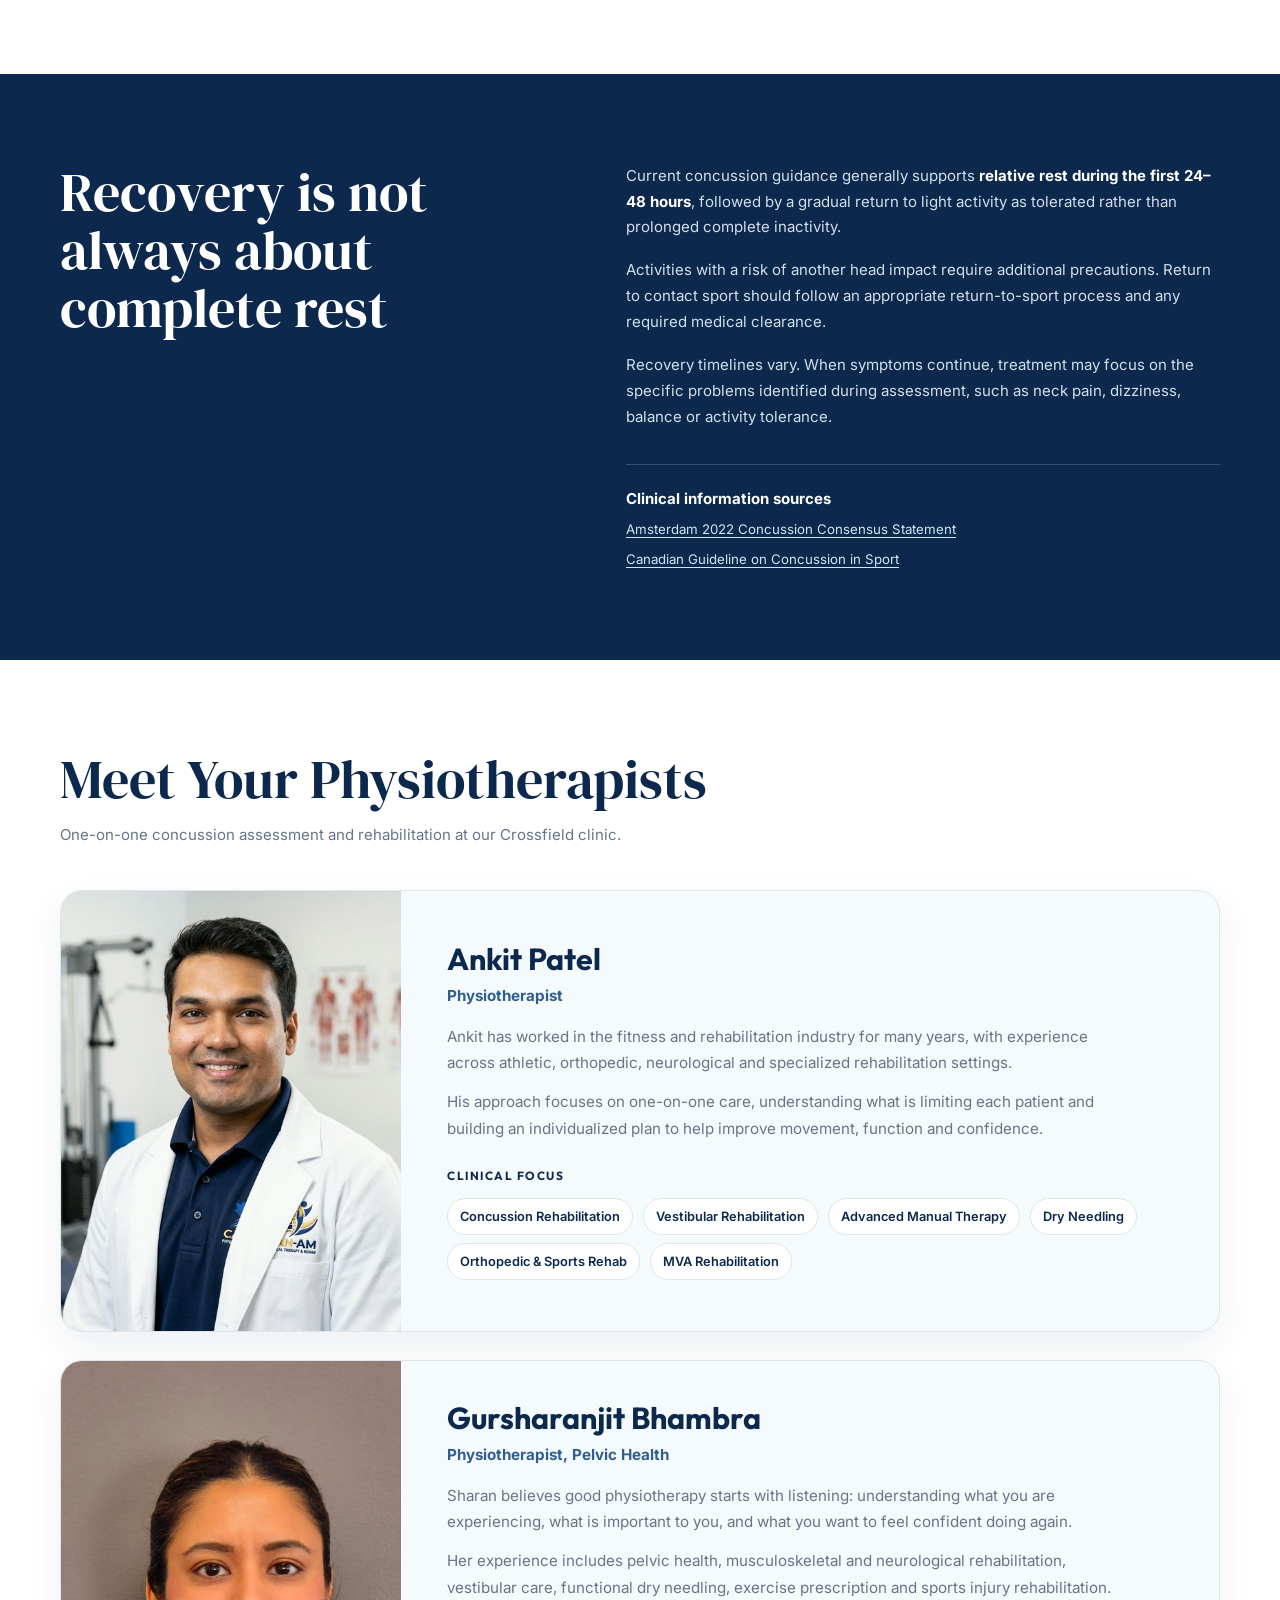
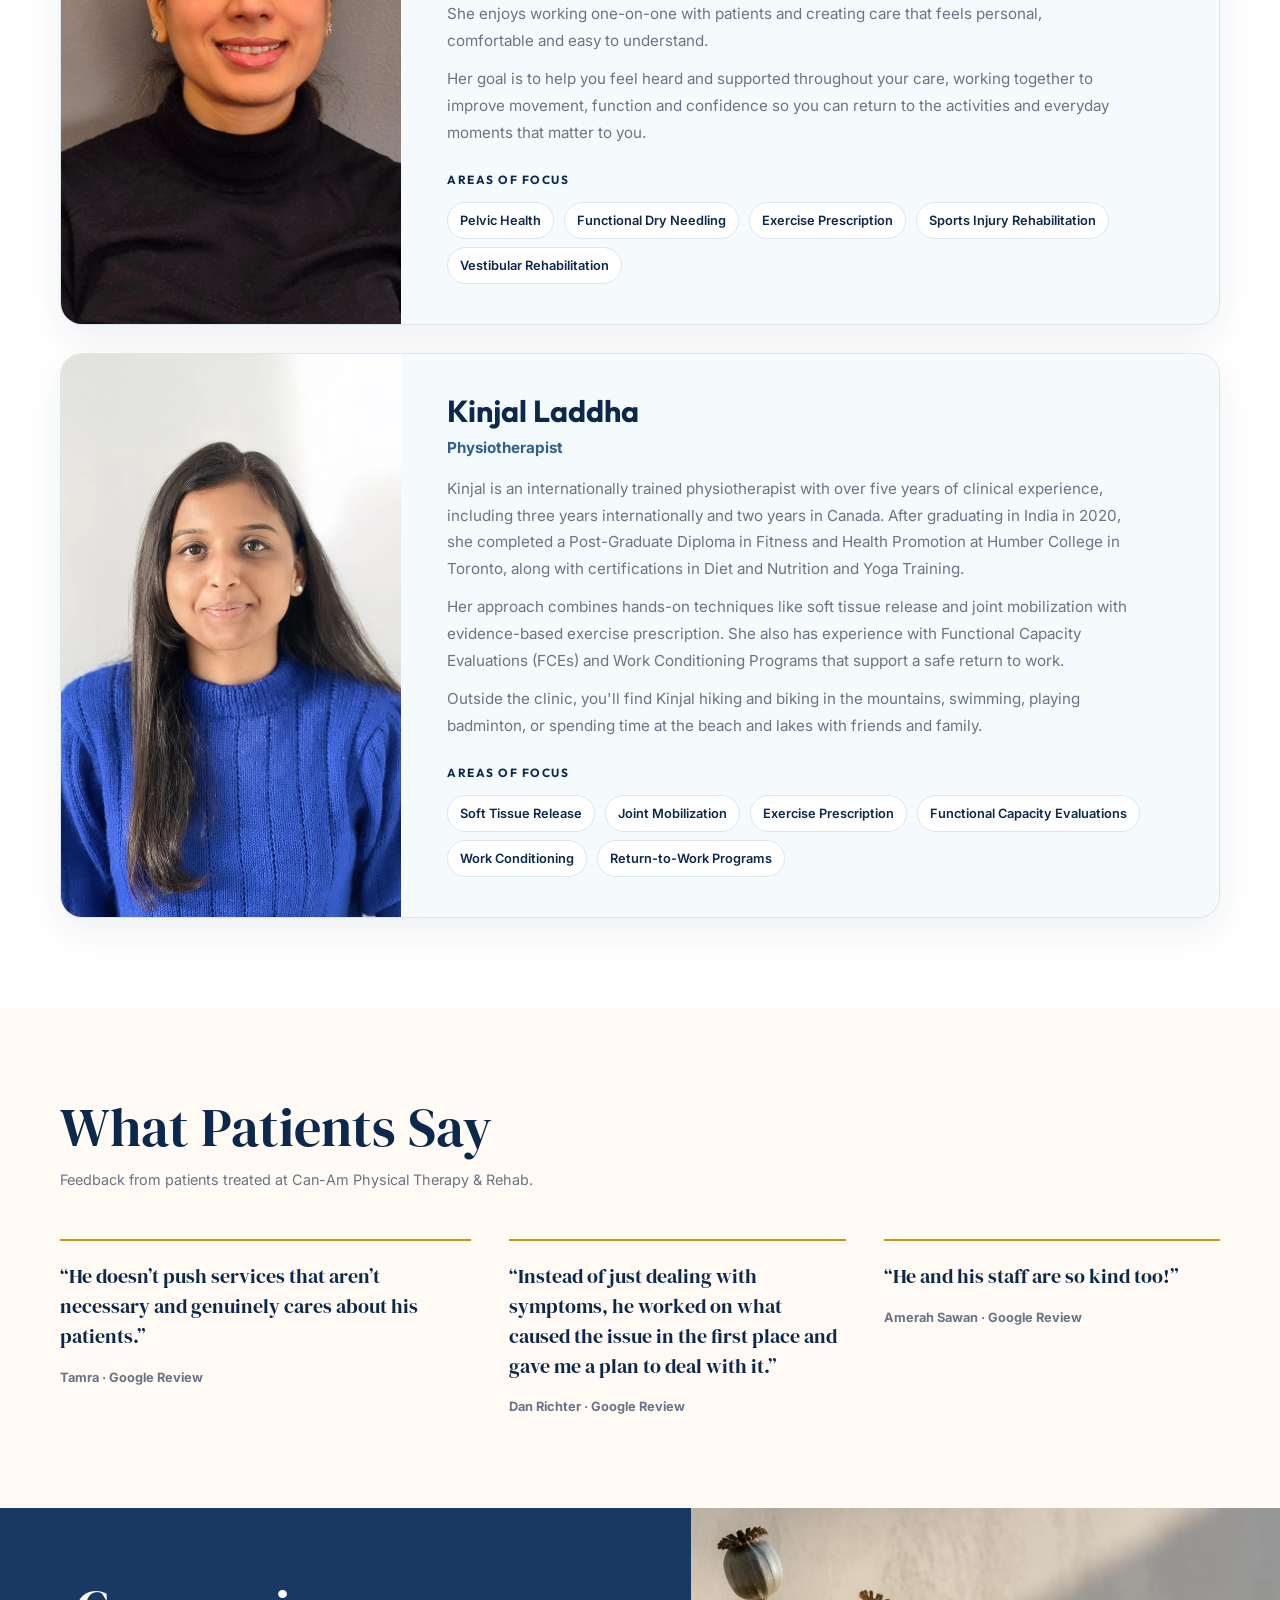
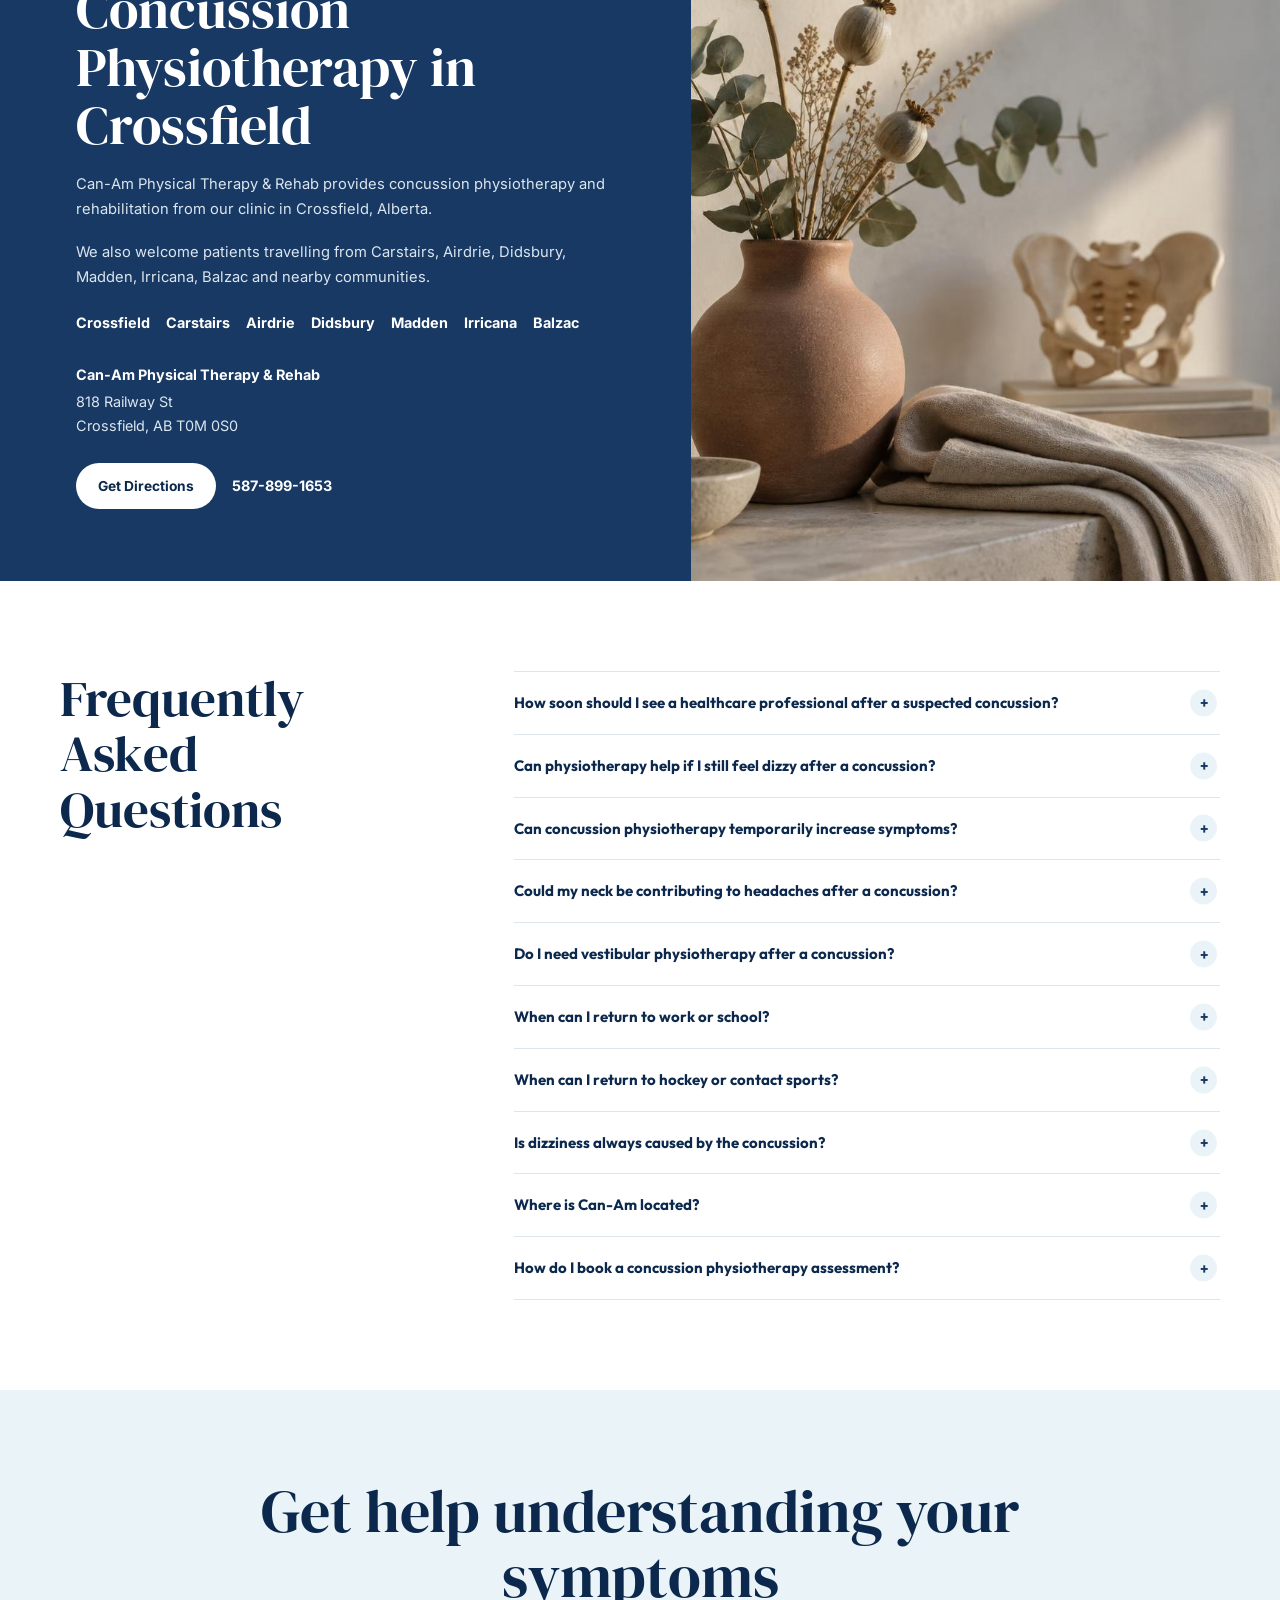
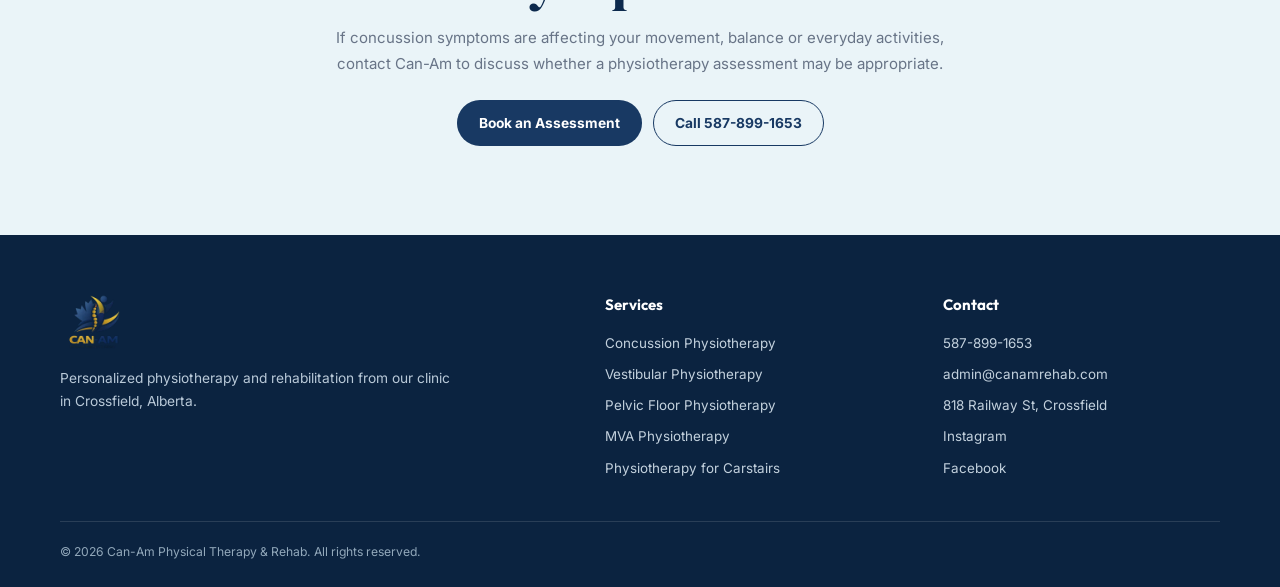
==== commit a5d0826b: "Add blog with first post on neck pain after a car accident - New /blog/ index and post with article," ====
--- a/concussion-physiotherapy.html
+++ b/concussion-physiotherapy.html
@@ -2740,6 +2740,7 @@
 
     <link rel="stylesheet" href="assets/css/header.css">
     <script src="assets/js/header.js" defer></script>
+    <script src="assets/js/lead-tracking.js" defer></script>
 </head>
 
 
@@ -2801,6 +2802,7 @@
 
                 <a class="cam-nav-link" href="index.html#about">About</a>
                 <a class="cam-nav-link" href="index.html#team">Meet the Team</a>
+                <a class="cam-nav-link" href="blog/">Blog</a>
                 <a class="cam-nav-link" href="index.html#contact">Contact</a>
             </nav>
 
@@ -2839,6 +2841,7 @@
 
                 <a class="cam-nav-link" href="index.html#about">About</a>
                 <a class="cam-nav-link" href="index.html#team">Meet the Team</a>
+                <a class="cam-nav-link" href="blog/">Blog</a>
                 <a class="cam-nav-link" href="index.html#contact">Contact</a>
 
                 <div class="cam-mobile-actions">
